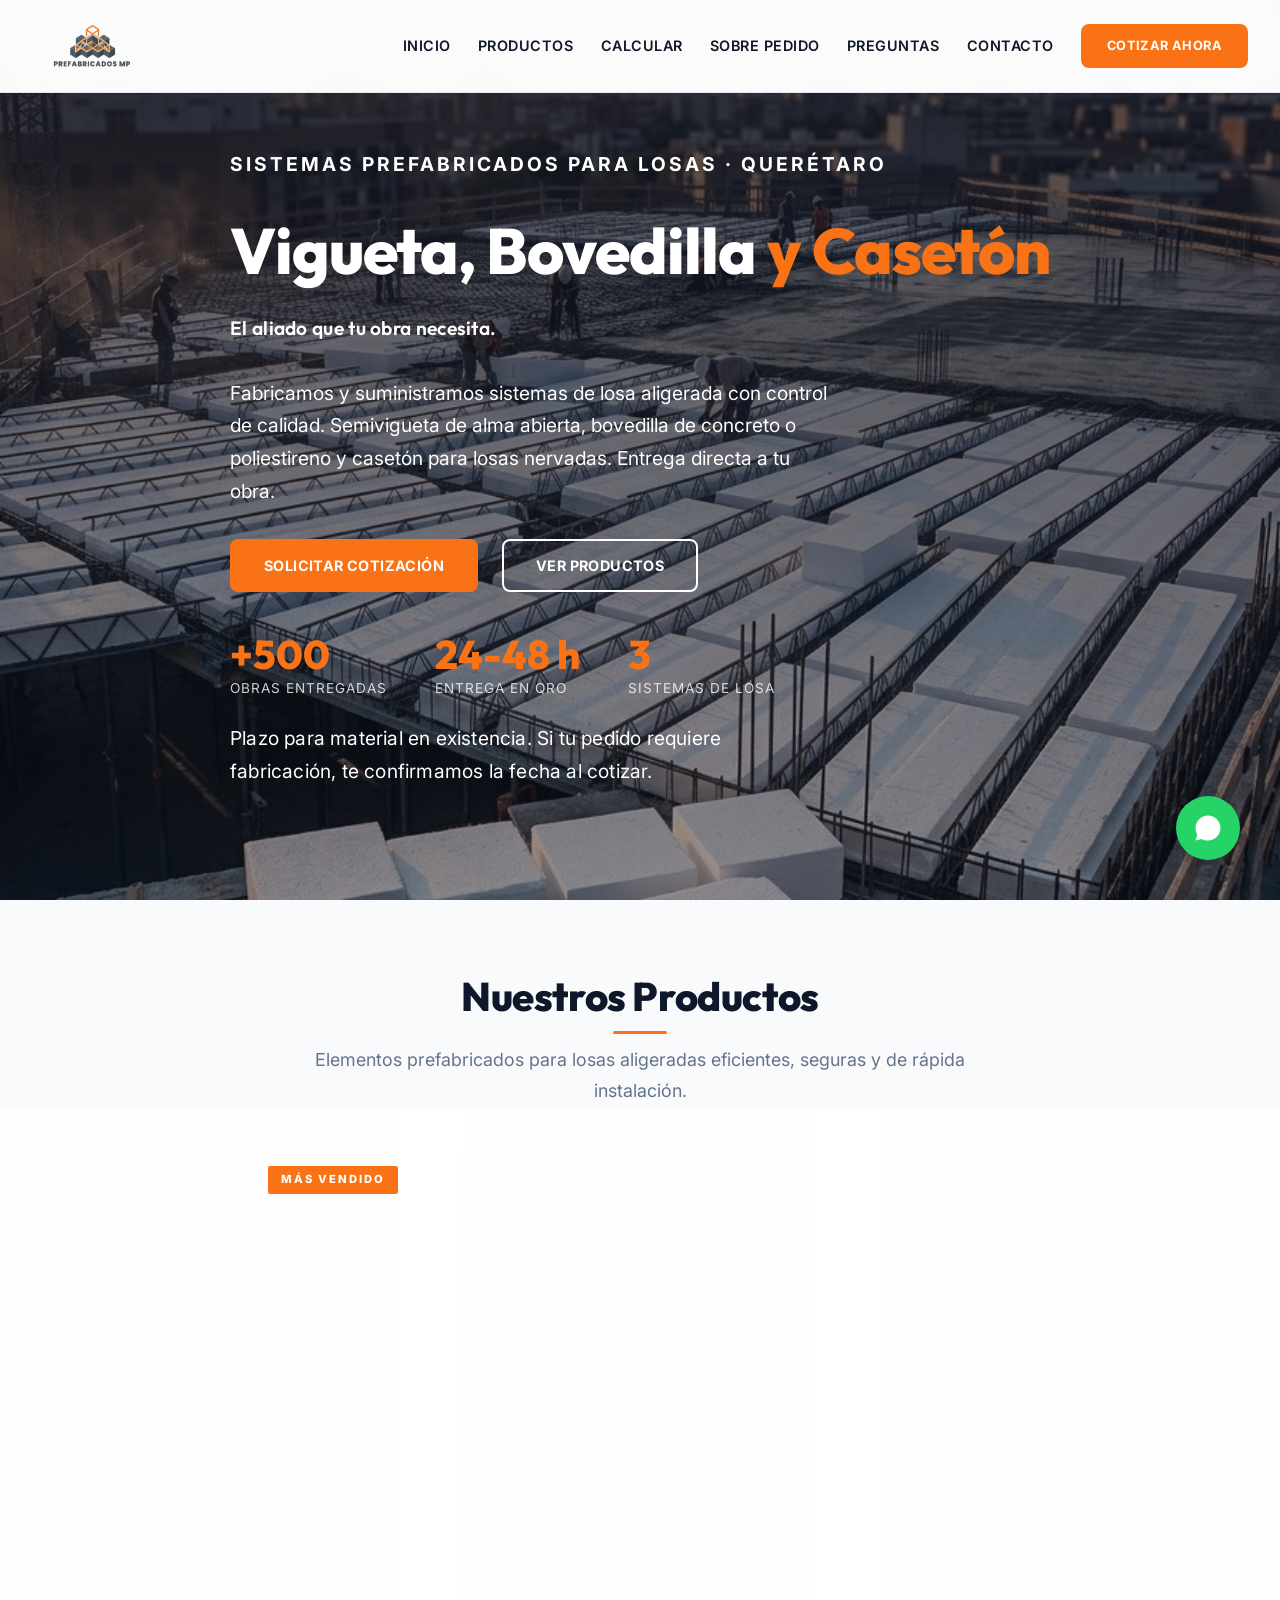
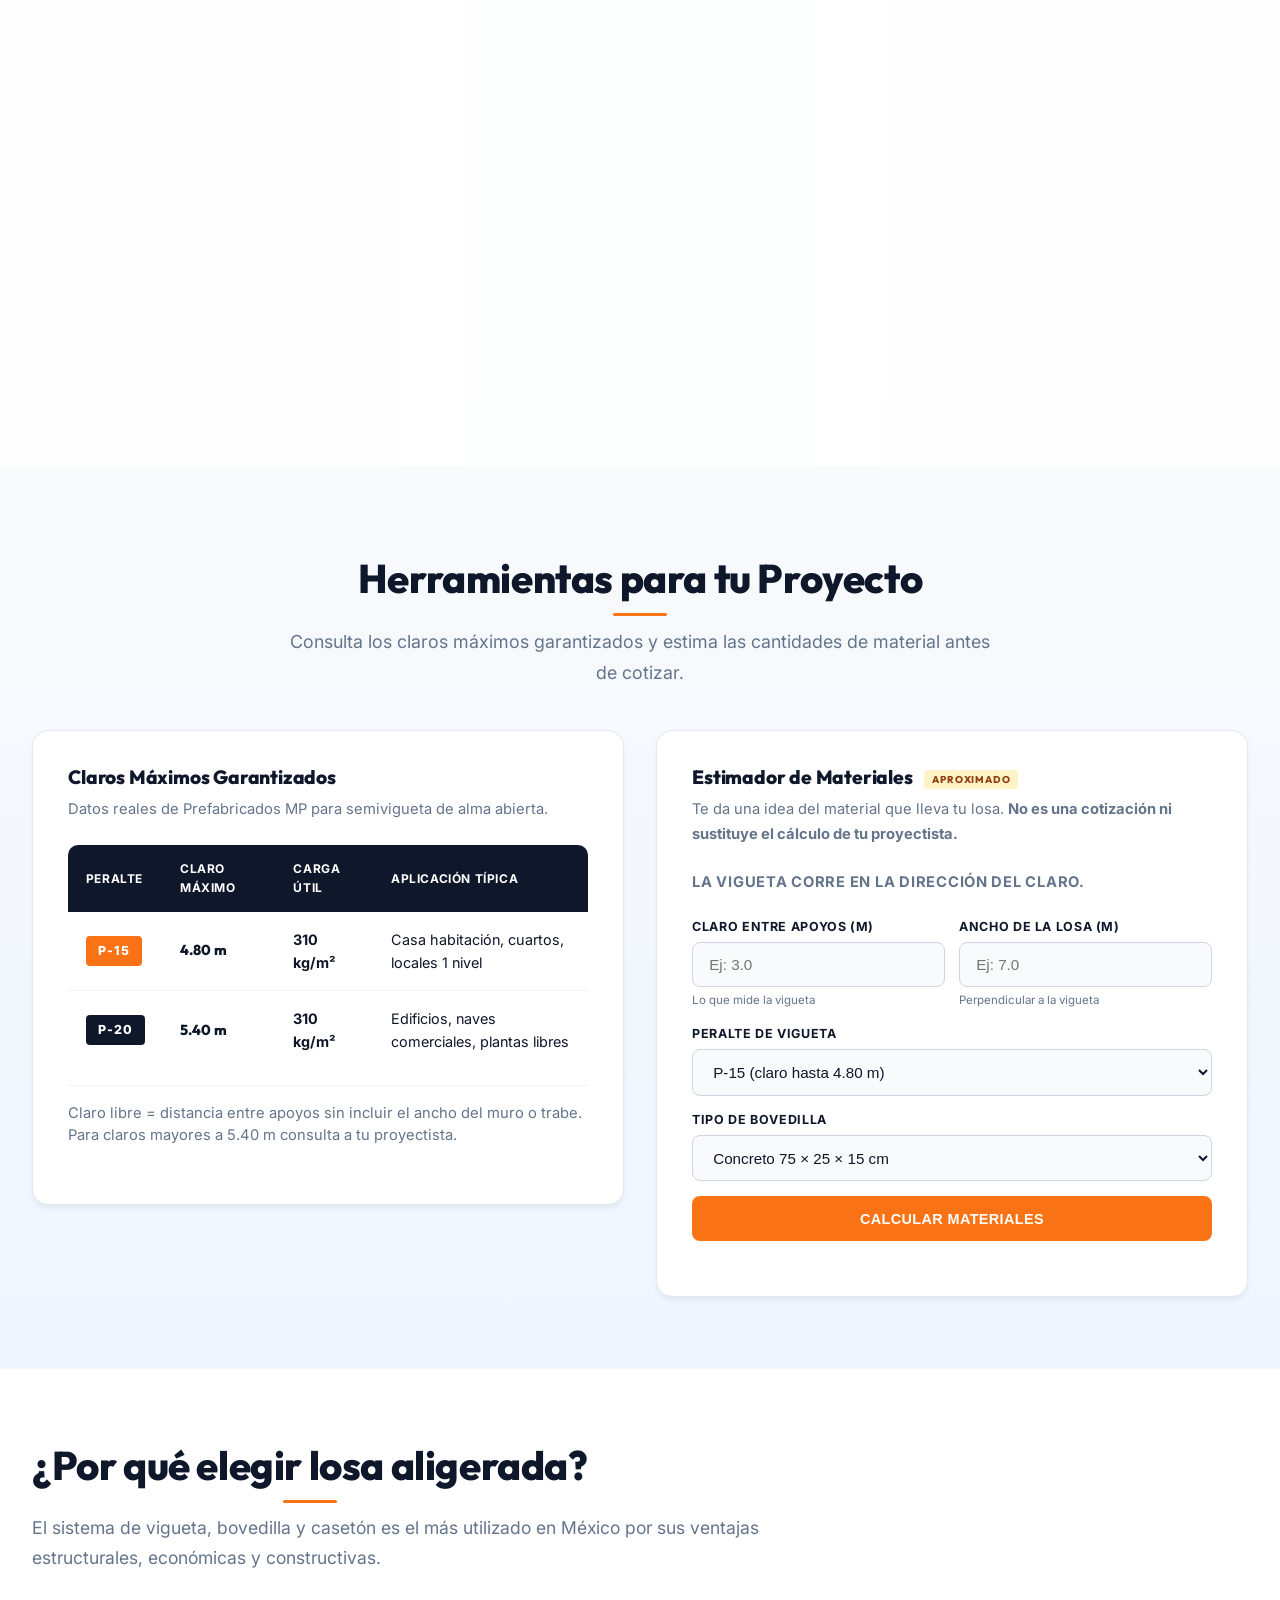
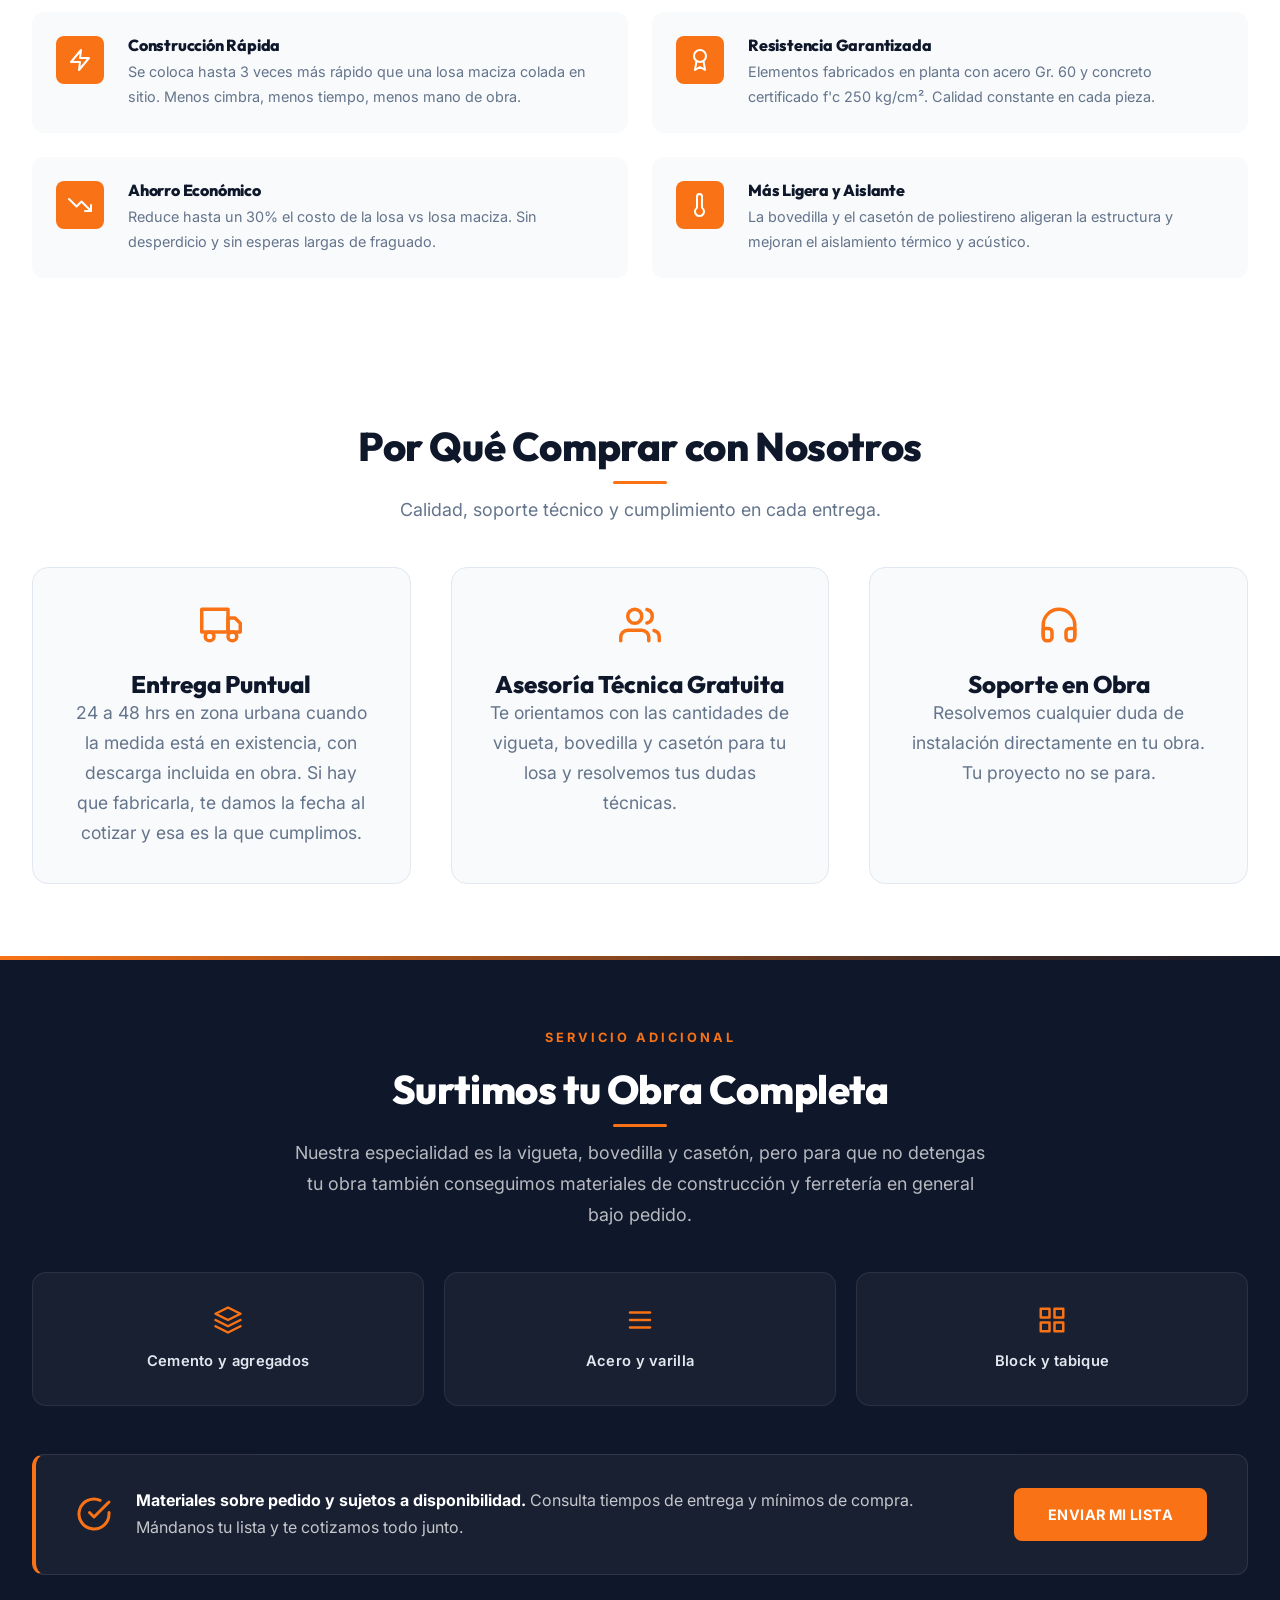
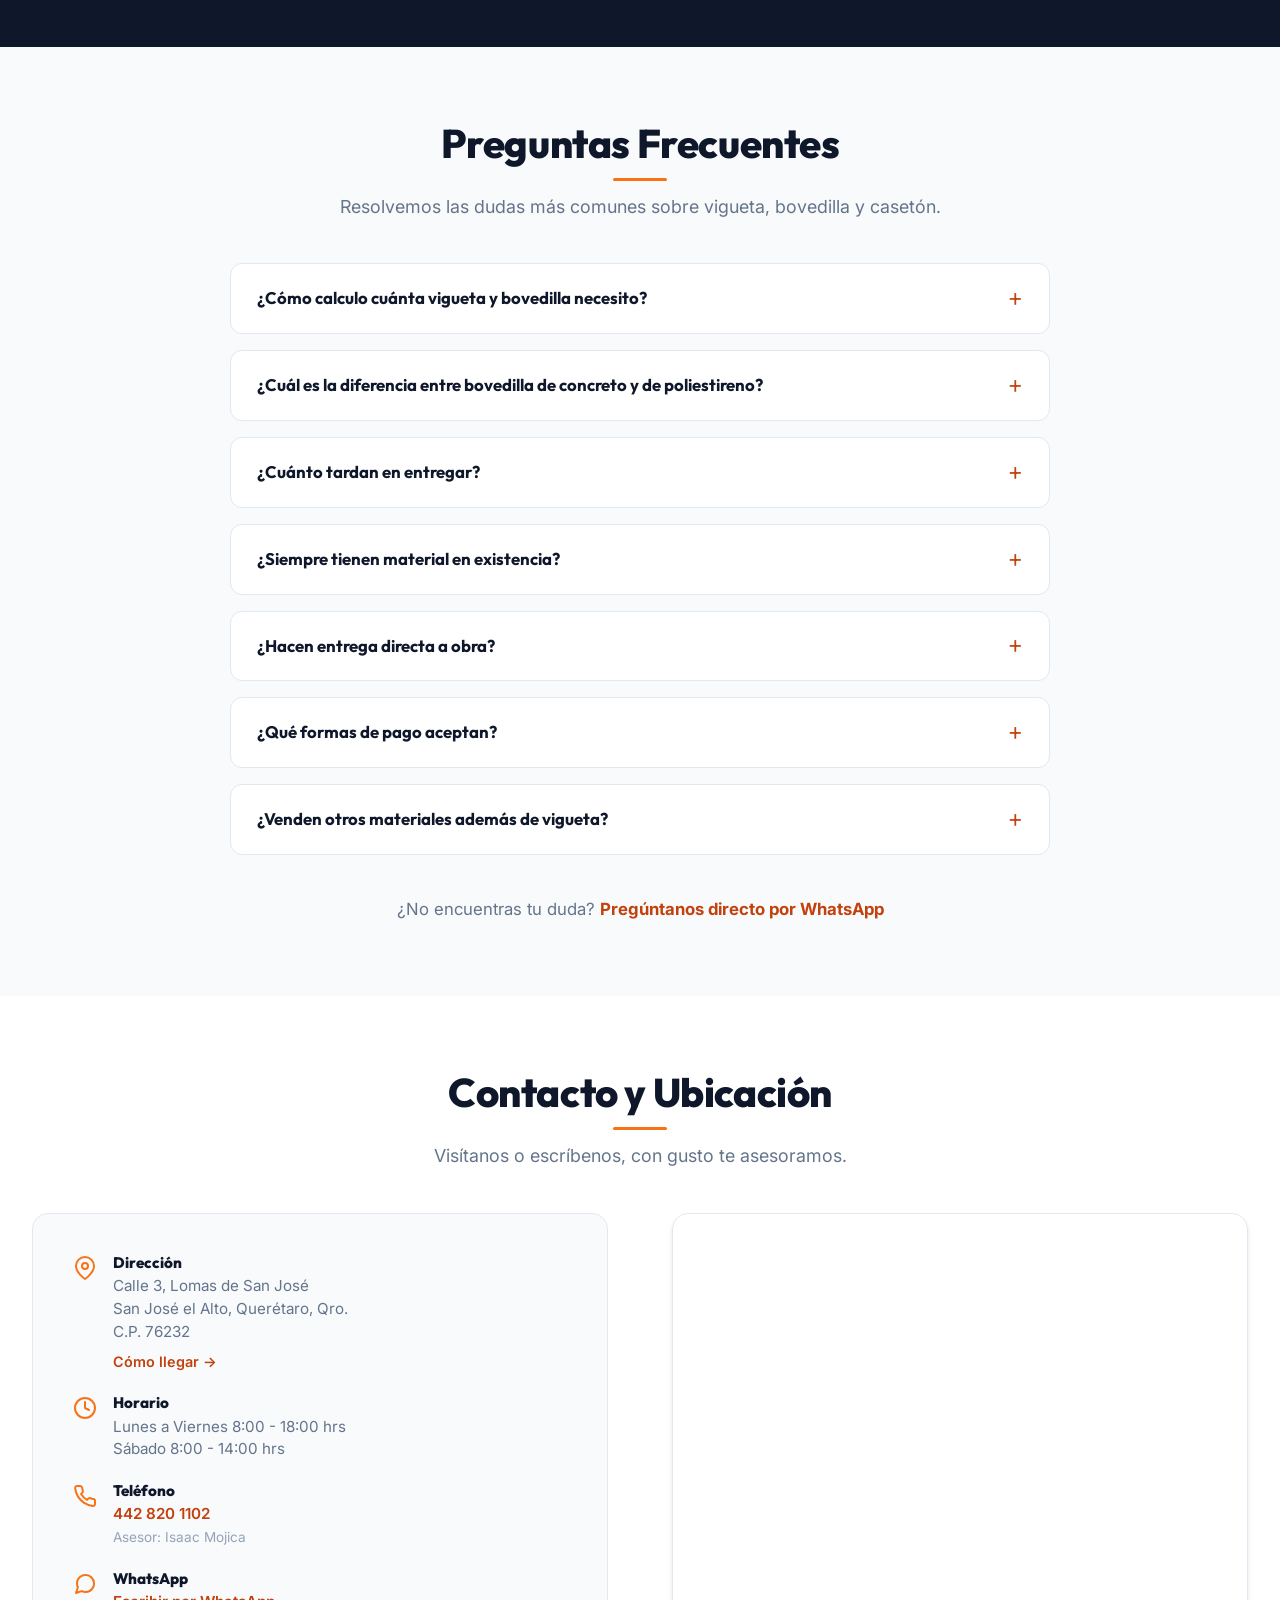
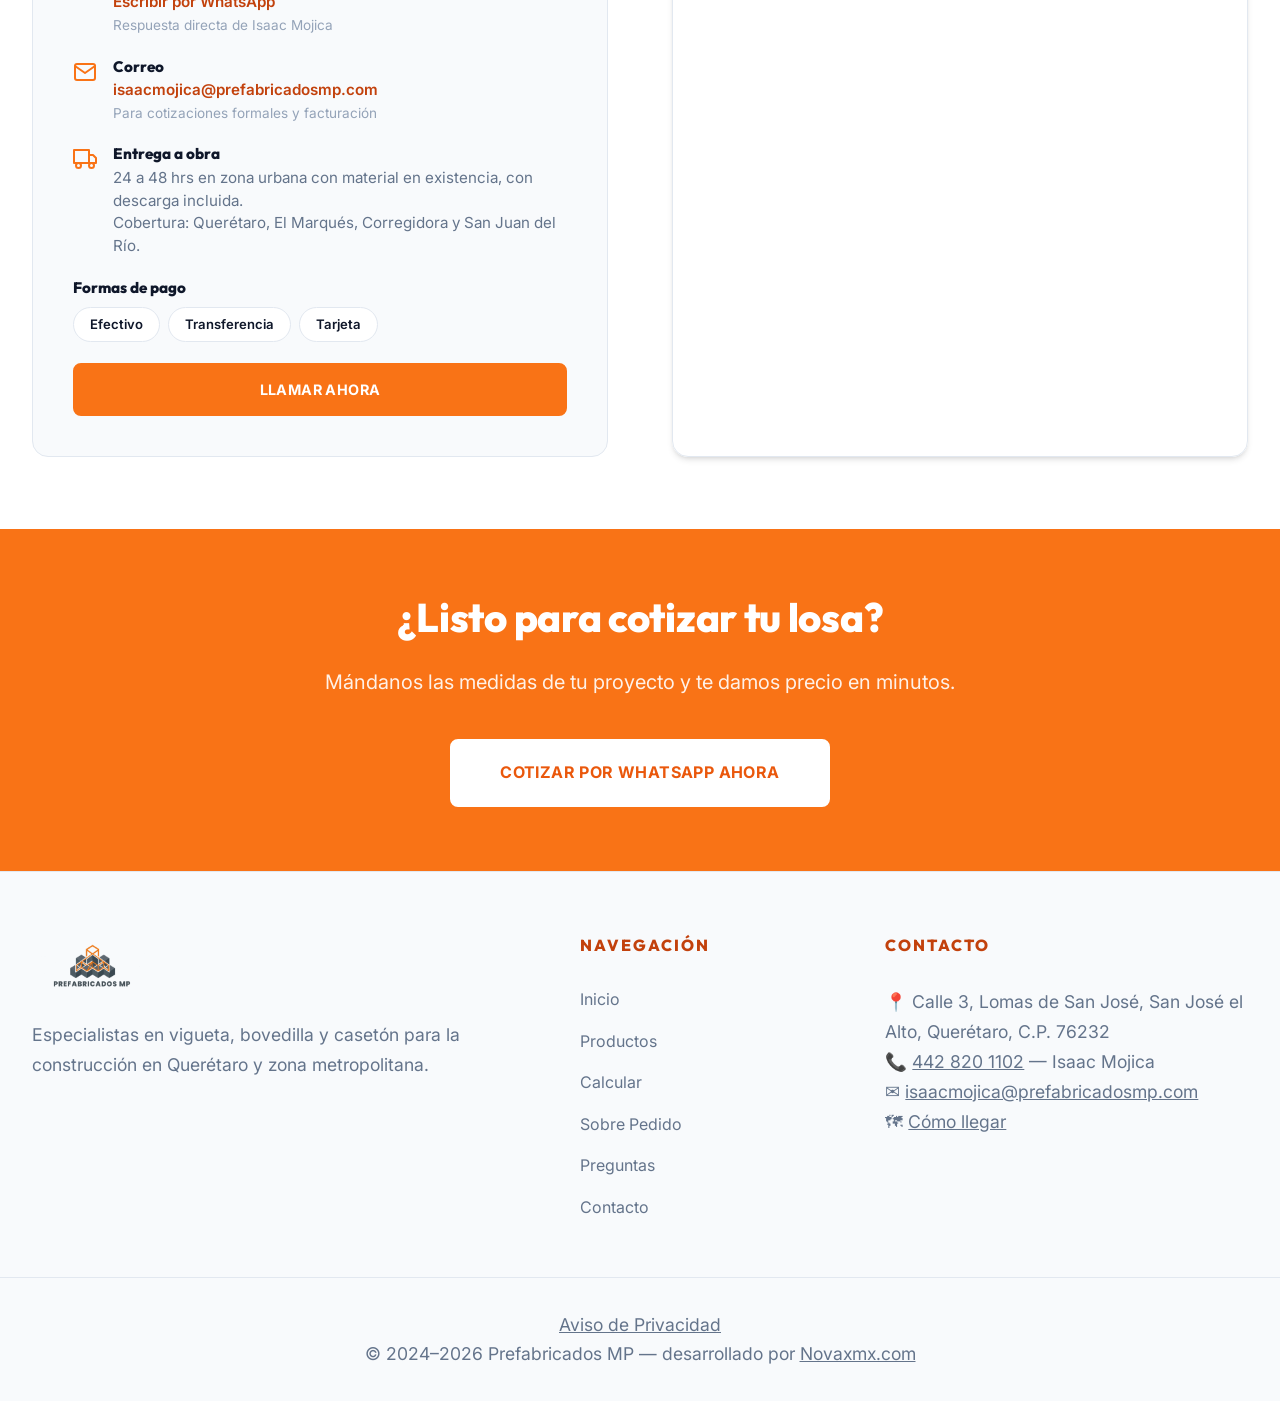
==== index.html @ fd1ec80f "Agregar aviso de privacidad y favicon con el logo real El formulario recaba nombre y telefono y los " ====
<!DOCTYPE html>
<html lang="es">
<head>
    <meta charset="UTF-8">
    <meta name="viewport" content="width=device-width, initial-scale=1.0">
    <meta name="description" content="Venta de Vigueta, Bovedilla y Casetón en Querétaro. Sistemas prefabricados para losas con entrega a obra. ¡Cotiza por WhatsApp!">
    <title>Vigueta, Bovedilla y Casetón | Prefabricados MP Querétaro</title>
    <link rel="preconnect" href="https://fonts.googleapis.com">
    <link href="https://fonts.googleapis.com/css2?family=Inter:wght@300;400;600;700;800&family=Outfit:wght@400;600;800&display=swap" rel="stylesheet">
    <link rel="stylesheet" href="styles.css">
    <link rel="icon" type="image/png" sizes="32x32" href="/assets/favicon-32.png">
    <link rel="icon" type="image/png" sizes="256x256" href="/assets/favicon-256.png">
    <link rel="apple-touch-icon" href="assets/apple-touch-icon.png">
    <meta name="theme-color" content="#0F172A">
    <meta name="author" content="Prefabricados MP">
    <meta property="og:title" content="Vigueta, Bovedilla y Casetón | Prefabricados MP Querétaro">
    <meta property="og:description" content="Sistemas prefabricados para losas en Querétaro. Vigueta, bovedilla y casetón con entrega a obra. Cotiza por WhatsApp.">
    <meta property="og:type" content="website">
    <meta property="og:locale" content="es_MX">
    <meta property="og:url" content="https://prefabricadosmp.com/">
    <meta property="og:image" content="https://prefabricadosmp.com/assets/images/hero-foto.jpg">
    <meta property="og:image:width" content="1376">
    <meta property="og:image:height" content="630">
    <link rel="canonical" href="https://prefabricadosmp.com/">
    <script type="application/ld+json">
    {
      "@context": "https://schema.org",
      "@type": "HardwareStore",
      "name": "Prefabricados MP",
      "url": "https://prefabricadosmp.com/",
      "image": "https://prefabricadosmp.com/assets/images/hero-foto.jpg",
      "description": "Venta de vigueta, bovedilla y casetón. Sistemas prefabricados para losas con entrega a obra en Querétaro y zona metropolitana.",
      "telephone": "+52 442 820 1102",
      "email": "isaacmojica@prefabricadosmp.com",
      "areaServed": ["Querétaro", "El Marqués", "Corregidora", "San Juan del Río"],
      "address": {
        "@type": "PostalAddress",
        "streetAddress": "Calle 3, Lomas de San José",
        "addressLocality": "San José el Alto",
        "addressRegion": "Querétaro",
        "postalCode": "76232",
        "addressCountry": "MX"
      },
      "geo": {
        "@type": "GeoCoordinates",
        "latitude": 20.6530039,
        "longitude": -100.3827597
      },
      "hasMap": "https://maps.app.goo.gl/e4Yv3JYZH8T6TnMW6",
      "priceRange": "$$",
      "currenciesAccepted": "MXN",
      "paymentAccepted": "Efectivo, Transferencia, Tarjeta",
      "employee": {
        "@type": "Person",
        "name": "Isaac Mojica",
        "jobTitle": "Asesor de ventas",
        "telephone": "+52 442 820 1102",
        "email": "isaacmojica@prefabricadosmp.com"
      },
      "openingHoursSpecification": [
        {
          "@type": "OpeningHoursSpecification",
          "dayOfWeek": ["Monday", "Tuesday", "Wednesday", "Thursday", "Friday"],
          "opens": "08:00",
          "closes": "18:00"
        },
        {
          "@type": "OpeningHoursSpecification",
          "dayOfWeek": "Saturday",
          "opens": "08:00",
          "closes": "14:00"
        }
      ]
    }
    </script>
    <script type="application/ld+json">
    {
      "@context": "https://schema.org",
      "@type": "FAQPage",
      "mainEntity": [
        {
          "@type": "Question",
          "name": "¿Cómo calculo cuánta vigueta y bovedilla necesito?",
          "acceptedAnswer": { "@type": "Answer", "text": "Con las medidas de tu losa (largo, ancho y claro) te damos una estimación aproximada de las piezas que podrías necesitar, sin costo. Mándanos un croquis o las medidas por WhatsApp y te orientamos. Las cantidades finales dependen del diseño y las condiciones de tu obra." }
        },
        {
          "@type": "Question",
          "name": "¿Cuál es la diferencia entre bovedilla de concreto y de poliestireno?",
          "acceptedAnswer": { "@type": "Answer", "text": "La de concreto es más económica y resistente al manejo; la de poliestireno es más ligera y da mejor aislamiento térmico y acústico. Ambas son compatibles con nuestra vigueta." }
        },
        {
          "@type": "Question",
          "name": "¿Cuánto tardan en entregar?",
          "acceptedAnswer": { "@type": "Answer", "text": "En zona urbana de Querétaro entregamos de 24 a 48 horas siempre que la medida esté en existencia. Si tu pedido requiere fabricación, es foráneo o es de volumen grande, te confirmamos la fecha al momento de cotizar y esa es la que nos comprometemos a cumplir. Consúltanos la existencia de tu medida antes de programar el colado." }
        },
        {
          "@type": "Question",
          "name": "¿Siempre tienen material en existencia?",
          "acceptedAnswer": { "@type": "Answer", "text": "Manejamos existencia de las medidas de mayor rotación. Las medidas especiales, el casetón a proyecto y los volúmenes grandes se fabrican sobre pedido. Antes de programar tu colado escríbenos con la medida y el volumen que necesitas y te decimos de inmediato si sale de existencia o cuántos días toma fabricarlo." }
        },
        {
          "@type": "Question",
          "name": "¿Hacen entrega directa a obra?",
          "acceptedAnswer": { "@type": "Answer", "text": "Sí, entregamos directo en obra en Querétaro y zona metropolitana, con servicio de descarga. Consulta cobertura extendida para otras zonas." }
        },
        {
          "@type": "Question",
          "name": "¿Qué formas de pago aceptan?",
          "acceptedAnswer": { "@type": "Answer", "text": "Efectivo, transferencia y tarjeta." }
        },
        {
          "@type": "Question",
          "name": "¿Venden otros materiales además de vigueta?",
          "acceptedAnswer": { "@type": "Answer", "text": "Sí. Además de vigueta, bovedilla y casetón conseguimos materiales de construcción y ferretería en general sobre pedido y según disponibilidad." }
        }
      ]
    }
    </script>
    <!-- Analitica GA4. Para activarla: pega tu ID de medicion abajo (Google Analytics >
         Administrar > Flujos de datos > el ID que empieza con G-). Mientras diga XXXX
         no se carga nada, la pagina no pide ni un byte a Google. -->
    <script>
      window.GA_ID = "G-ZRSF5X0ZKT";
      if (window.GA_ID && window.GA_ID.indexOf("XXXX") === -1) {
        window.dataLayer = window.dataLayer || [];
        window.gtag = function () { window.dataLayer.push(arguments); };
        window.gtag("js", new Date());
        window.gtag("config", window.GA_ID);
        // Google Ads. Pega aqui el AW- de la cuenta (Metas > Conversiones > la etiqueta
        // empieza con AW-). Sin este config la conversion del formulario no se registra.
        window.ADS_ID = "AW-18395585163";
        // Etiqueta de la accion de conversion, formato "AW-000000000/AbC-D_efG".
        // El cotizador la lee de aqui; mientras diga PENDIENTE no reporta nada.
        window.ADS_CONVERSION = "AW-18395585163/IGjfCNa3rugcEIu12cNE";
        if (window.ADS_ID.indexOf("XXXX") === -1) window.gtag("config", window.ADS_ID);
        var gaScript = document.createElement("script");
        gaScript.async = true;
        gaScript.src = "https://www.googletagmanager.com/gtag/js?id=" + window.GA_ID;
        document.head.appendChild(gaScript);
      }
    </script>
</head>
<body>
<header id="header"><div class="container">
    <a href="#inicio" class="logo"><img src="assets/logo.png" alt="Prefabricados MP" class="logo-img" width="361" height="180"></a>
    <button class="nav-toggle" id="navToggle" aria-label="Abrir menú" aria-expanded="false"><span></span><span></span><span></span></button>
    <nav id="mainnav"><ul>
        <li><a href="#inicio">Inicio</a></li>
        <li><a href="#productos">Productos</a></li>
        <li><a href="#tecnico">Calcular</a></li>
        <li><a href="#materiales">Sobre Pedido</a></li><li><a href="#faq">Preguntas</a></li><li><a href="#contacto">Contacto</a></li>
        <li><a data-origen="header" data-form="cotizar" href="https://wa.me/524428201102?text=Hola,%20cotizacion%20vigueta%20bovedilla%20y%20caseton" class="btn-primary-sm" target="_blank" rel="noopener">Cotizar Ahora</a></li>
    </ul></nav>
</div></header>
<section id="inicio" class="hero"><div class="container hero-content">
    <p class="hero-eyebrow fade-in">SISTEMAS PREFABRICADOS PARA LOSAS &middot; QUERÉTARO</p>
    <h1 class="fade-in">Vigueta, Bovedilla <span>y Casetón</span></h1>
    <p class="hero-slogan fade-in-delay">El aliado que tu obra necesita.</p>
    <p class="fade-in-delay">Fabricamos y suministramos sistemas de losa aligerada con control de calidad. Semivigueta de alma abierta, bovedilla de concreto o poliestireno y casetón para losas nervadas. Entrega directa a tu obra.</p>
    <div class="hero-btns fade-in-delay">
        <a data-origen="hero" data-form="cotizar" href="https://wa.me/524428201102?text=Hola,%20necesito%20cotizacion%20de%20vigueta%20bovedilla%20y%20caseton" class="btn-primary" target="_blank" rel="noopener">Solicitar Cotización</a>
        <a href="#productos" class="btn-secondary">Ver Productos</a>
    </div>
    <div class="hero-stats fade-in-delay">
        <div class="stat-item"><span class="stat-num">+500</span><span class="stat-label">Obras entregadas</span></div>
        <div class="stat-item"><span class="stat-num">24-48 h</span><span class="stat-label">Entrega en Qro</span></div>
        <div class="stat-item"><span class="stat-num">3</span><span class="stat-label">Sistemas de losa</span></div>
    </div>
    <p class="hero-note fade-in-delay">Plazo para material en existencia. Si tu pedido requiere fabricación, te confirmamos la fecha al cotizar.</p>
</div></section>
<section class="products" id="productos"><div class="container">
    <div class="section-header"><h2 class="section-title">Nuestros Productos</h2>
        <p>Elementos prefabricados para losas aligeradas eficientes, seguras y de rápida instalación.</p></div>
    <div class="product-grid">
        <div class="product-card product-card--featured">
            <div class="product-badge">MÁS VENDIDO</div>
            <div class="product-image"><img src="assets/images/vigueta-foto.jpg" alt="Semivigueta de Alma Abierta" width="1190" height="735" loading="lazy"><div class="product-overlay"></div></div>
            <div class="product-info"><span class="category-tag">Elemento Estructural</span><h3>Semivigueta de Alma Abierta</h3>
                <p>Elemento de concreto reforzado con patín precolado y armadura de alma abierta. Disponible en peraltes P-15 y P-20. El soporte principal de tu sistema de losa.</p>
                <ul class="product-features"><li>&#10003; Peraltes: 15 y 20 cm</li><li>&#10003; Armadura Gr. 60 (fy 6000 kg/cm&sup2;)</li><li>&#10003; Patín de concreto f'c 250 kg/cm²</li><li>&#10003; Ligera: 15 kg por metro lineal</li></ul>
                <button type="button" class="spec-btn" data-spec="vigueta">Ver ficha técnica</button><a data-origen="card-vigueta" data-form="cotizar" href="https://wa.me/524428201102?text=Hola,%20cotizacion%20semivigueta%20de%20alma%20abierta" class="product-cta" target="_blank" rel="noopener">Cotizar Vigueta</a>
            </div></div>
        <div class="product-card">
            <div class="product-image"><img src="assets/images/concreto-foto.jpg" alt="Bovedilla de Concreto" width="1085" height="800" loading="lazy"><div class="product-overlay"></div></div>
            <div class="product-info"><span class="category-tag">Pieza Aligerante</span><h3>Bovedilla</h3>
                <p>Pieza de relleno que se apoya entre semiviguetas para conformar la losa. Disponible en concreto vibrocomprimido o en poliestireno para mayor aislamiento y ligereza.</p>
                <ul class="product-features"><li>&#10003; Concreto: 75x25x15 y 70x20x20 cm</li><li>&#10003; Poliestireno: 1.22x0.63 m</li><li>&#10003; Peraltes: 15, 20 y 25 cm</li><li>&#10003; Mayor aislamiento térmico (EPS)</li></ul>
                <button type="button" class="spec-btn" data-spec="bovedilla">Ver ficha técnica</button><a data-origen="card-bovedilla" data-form="cotizar" href="https://wa.me/524428201102?text=Hola,%20cotizacion%20bovedilla%20de%20concreto%20o%20poliestireno" class="product-cta" target="_blank" rel="noopener">Cotizar Bovedilla</a>
            </div></div>
        <div class="product-card">
            <div class="product-image"><img src="assets/images/caseton-foto.jpg" alt="Casetón de Poliestireno" width="1264" height="695" loading="lazy"><div class="product-overlay"></div></div>
            <div class="product-info"><span class="category-tag">Losa Nervada</span><h3>Casetón de Poliestireno</h3>
                <p>Bloques de poliestireno expandido para aligerar losas nervadas en una o dos direcciones. Medida estándar 40x40 cm con altura variable; fabricamos a la medida de tu proyecto.</p>
                <ul class="product-features"><li>&#10003; Medida estándar: 40x40 cm</li><li>&#10003; Altura variable a proyecto</li><li>&#10003; Losas nervadas 1 y 2 direcciones</li><li>&#10003; También placas de poliestireno</li></ul>
                <button type="button" class="spec-btn" data-spec="caseton">Ver ficha técnica</button><a data-origen="card-caseton" data-form="cotizar" href="https://wa.me/524428201102?text=Hola,%20cotizacion%20caseton%20de%20poliestireno" class="product-cta" target="_blank" rel="noopener">Cotizar Casetón</a>
            </div></div>
    </div></div></section>
<section id="tecnico" class="technical-section"><div class="container">
    <div class="section-header"><h2 class="section-title">Herramientas para tu Proyecto</h2>
        <p>Consulta los claros máximos garantizados y estima las cantidades de material antes de cotizar.</p></div>
    <div class="tech-grid">
        <div class="claros-card">
            <h3>Claros Máximos Garantizados</h3>
            <p>Datos reales de Prefabricados MP para semivigueta de alma abierta.</p>
            <table class="claros-table">
                <thead><tr><th>Peralte</th><th>Claro máximo</th><th>Carga útil</th><th>Aplicación típica</th></tr></thead>
                <tbody>
                    <tr>
                        <td><span class="peralte-badge">P-15</span></td>
                        <td class="claro-value">4.80 m</td>
                        <td class="carga-value">310 kg/m²</td>
                        <td>Casa habitación, cuartos, locales 1 nivel</td>
                    </tr>
                    <tr>
                        <td><span class="peralte-badge p20">P-20</span></td>
                        <td class="claro-value">5.40 m</td>
                        <td class="carga-value">310 kg/m²</td>
                        <td>Edificios, naves comerciales, plantas libres</td>
                    </tr>
                </tbody>
            </table>
            <p class="tech-note">Claro libre = distancia entre apoyos sin incluir el ancho del muro o trabe. Para claros mayores a 5.40 m consulta a tu proyectista.</p>
        </div>
        <div class="calc-card">
            <h3>Estimador de Materiales <span class="calc-badge">Aproximado</span></h3>
            <p>Te da una idea del material que lleva tu losa. <strong>No es una cotización ni sustituye el cálculo de tu proyectista.</strong></p>
            <p class="calc-hint">La vigueta corre en la dirección del claro.</p>
            <div class="calc-form">
                <div class="calc-row-2">
                    <div class="calc-field">
                        <label for="calc-claro">Claro entre apoyos (m)</label>
                        <input type="number" id="calc-claro" placeholder="Ej: 3.0" min="0.5" max="12" step="0.1">
                        <span class="calc-sub">Lo que mide la vigueta</span>
                    </div>
                    <div class="calc-field">
                        <label for="calc-largo">Ancho de la losa (m)</label>
                        <input type="number" id="calc-largo" placeholder="Ej: 7.0" min="0.5" max="60" step="0.1">
                        <span class="calc-sub">Perpendicular a la vigueta</span>
                    </div>
                </div>
                <div class="calc-field">
                    <label for="calc-peralte">Peralte de vigueta</label>
                    <select id="calc-peralte">
                        <option value="15">P-15 (claro hasta 4.80 m)</option>
                        <option value="20">P-20 (claro hasta 5.40 m)</option>
                    </select>
                </div>
                <div class="calc-field">
                    <label for="calc-bovedilla">Tipo de bovedilla</label>
                    <select id="calc-bovedilla">
                        <option value="c75">Concreto 75 &times; 25 &times; 15 cm</option>
                        <option value="c70">Concreto 70 &times; 20 &times; 20 cm</option>
                        <option value="eps">Poliestireno 1.22 &times; 0.63 m</option>
                    </select>
                </div>
                <button class="btn-primary calc-btn" onclick="calcularLosa()">Calcular materiales</button>
                <div class="calc-warning" id="calcError" role="alert"></div>
            </div>
            <div class="calc-resultado" id="calcResultado">
                <div id="calcWarning" class="calc-warning" role="alert"></div>
                <div class="calc-aviso"><strong>Estos números son aproximados.</strong> Sirven para darte una idea y para arrancar la conversación, no para comprar con ellos. La cantidad final la confirmamos nosotros con el despiece real de tu losa.</div>
                <div class="calc-items">
                    <div class="calc-item">
                        <span class="calc-label">Viguetas</span>
                        <span class="calc-num" id="calcViguetaNum">—</span>
                        <span class="calc-unit" id="calcViguetaLen">piezas</span>
                    </div>
                    <div class="calc-item">
                        <span class="calc-label">Bovedillas</span>
                        <span class="calc-num" id="calcBovedillas">—</span>
                        <span class="calc-unit" id="calcBovedillaTipo">piezas</span>
                    </div>
                </div>
                <p class="calc-disclaimer">El cálculo supone una losa rectangular, módulo de 80 cm entre ejes de vigueta, apoyo de 10 cm por lado, viguetas en ambos extremos y bovedillas por hilera según la medida que elegiste. No contempla huecos, escaleras, volados, trabes intermedias, desperdicio, ni el concreto, la malla y el acero de la capa de compresión. El diseño estructural de tu losa lo define tu proyectista: nosotros suministramos el material.</p>
                <a data-origen="calculadora" data-form="cotizar" class="btn-primary" id="calcWA" href="#" target="_blank" rel="noopener">Pedir cotización con estas medidas</a>
            </div>
        </div>
    </div>
</div></section>
<section class="why-section"><div class="container"><div class="why-grid">
    <div class="why-text">
        <h2 class="section-title left">¿Por qué elegir losa aligerada?</h2>
        <p class="why-intro">El sistema de vigueta, bovedilla y casetón es el más utilizado en México por sus ventajas estructurales, económicas y constructivas.</p>
        <div class="why-list">
            <div class="why-item"><div class="why-icon"><svg viewBox="0 0 24 24" fill="none" stroke="currentColor" stroke-width="2" stroke-linecap="round" stroke-linejoin="round"><polygon points="13 2 3 14 12 14 11 22 21 10 12 10 13 2"></polygon></svg></div><div><h4>Construcción Rápida</h4><p>Se coloca hasta 3 veces más rápido que una losa maciza colada en sitio. Menos cimbra, menos tiempo, menos mano de obra.</p></div></div>
            <div class="why-item"><div class="why-icon"><svg viewBox="0 0 24 24" fill="none" stroke="currentColor" stroke-width="2" stroke-linecap="round" stroke-linejoin="round"><circle cx="12" cy="8" r="6"></circle><polyline points="15.5 13 17 22 12 19 7 22 8.5 13"></polyline></svg></div><div><h4>Resistencia Garantizada</h4><p>Elementos fabricados en planta con acero Gr. 60 y concreto certificado f'c 250 kg/cm². Calidad constante en cada pieza.</p></div></div>
            <div class="why-item"><div class="why-icon"><svg viewBox="0 0 24 24" fill="none" stroke="currentColor" stroke-width="2" stroke-linecap="round" stroke-linejoin="round"><polyline points="23 18 13.5 8.5 8.5 13.5 1 6"></polyline><polyline points="17 18 23 18 23 12"></polyline></svg></div><div><h4>Ahorro Económico</h4><p>Reduce hasta un 30% el costo de la losa vs losa maciza. Sin desperdicio y sin esperas largas de fraguado.</p></div></div>
            <div class="why-item"><div class="why-icon"><svg viewBox="0 0 24 24" fill="none" stroke="currentColor" stroke-width="2" stroke-linecap="round" stroke-linejoin="round"><path d="M14 14.76V3.5a2.5 2.5 0 0 0-5 0v11.26a4.5 4.5 0 1 0 5 0z"></path></svg></div><div><h4>Más Ligera y Aislante</h4><p>La bovedilla y el casetón de poliestireno aligeran la estructura y mejoran el aislamiento térmico y acústico.</p></div></div>
        </div></div>
    
</div></div></section>
<section class="guarantees-section"><div class="container">
    <div class="section-header"><h2 class="section-title">Por Qué Comprar con Nosotros</h2><p>Calidad, soporte técnico y cumplimiento en cada entrega.</p></div>
    <div class="guarantees-grid">
        <div class="guarantee-card"><div class="guarantee-icon"><svg viewBox="0 0 24 24" fill="none" stroke="currentColor" stroke-width="2" stroke-linecap="round" stroke-linejoin="round"><rect x="1" y="3" width="15" height="13"></rect><polygon points="16 8 20 8 23 11 23 16 16 16 16 8"></polygon><circle cx="5.5" cy="18.5" r="2.5"></circle><circle cx="18.5" cy="18.5" r="2.5"></circle></svg></div><h3>Entrega Puntual</h3><p>24 a 48 hrs en zona urbana cuando la medida está en existencia, con descarga incluida en obra. Si hay que fabricarla, te damos la fecha al cotizar y esa es la que cumplimos.</p></div>
        <div class="guarantee-card"><div class="guarantee-icon"><svg viewBox="0 0 24 24" fill="none" stroke="currentColor" stroke-width="2" stroke-linecap="round" stroke-linejoin="round"><path d="M17 21v-2a4 4 0 0 0-4-4H5a4 4 0 0 0-4 4v2"></path><circle cx="9" cy="7" r="4"></circle><path d="M23 21v-2a4 4 0 0 0-3-3.87"></path><path d="M16 3.13a4 4 0 0 1 0 7.75"></path></svg></div><h3>Asesoría Técnica Gratuita</h3><p>Te orientamos con las cantidades de vigueta, bovedilla y casetón para tu losa y resolvemos tus dudas técnicas.</p></div>
        <div class="guarantee-card"><div class="guarantee-icon"><svg viewBox="0 0 24 24" fill="none" stroke="currentColor" stroke-width="2" stroke-linecap="round" stroke-linejoin="round"><path d="M3 18v-6a9 9 0 0 1 18 0v6"></path><path d="M21 19a2 2 0 0 1-2 2h-1a2 2 0 0 1-2-2v-3a2 2 0 0 1 2-2h3zM3 19a2 2 0 0 0 2 2h1a2 2 0 0 0 2-2v-3a2 2 0 0 0-2-2H3z"></path></svg></div><h3>Soporte en Obra</h3><p>Resolvemos cualquier duda de instalación directamente en tu obra. Tu proyecto no se para.</p></div>
    </div>
    
</div></section>
<section id="materiales" class="materials-section"><div class="container"><div class="section-header light"><span class="hero-eyebrow">Servicio Adicional</span><h2 class="section-title">Surtimos tu Obra Completa</h2><p>Nuestra especialidad es la vigueta, bovedilla y casetón, pero para que no detengas tu obra también conseguimos materiales de construcción y ferretería en general bajo pedido.</p></div><div class="materials-grid"><div class="material-chip"><svg viewBox="0 0 24 24" fill="none" stroke="currentColor" stroke-width="2" stroke-linecap="round" stroke-linejoin="round"><polygon points="12 2 2 7 12 12 22 7 12 2"></polygon><polyline points="2 17 12 22 22 17"></polyline><polyline points="2 12 12 17 22 12"></polyline></svg><span>Cemento y agregados</span></div><div class="material-chip"><svg viewBox="0 0 24 24" fill="none" stroke="currentColor" stroke-width="2" stroke-linecap="round" stroke-linejoin="round"><line x1="4" y1="6" x2="20" y2="6"></line><line x1="4" y1="12" x2="20" y2="12"></line><line x1="4" y1="18" x2="20" y2="18"></line></svg><span>Acero y varilla</span></div><div class="material-chip"><svg viewBox="0 0 24 24" fill="none" stroke="currentColor" stroke-width="2" stroke-linecap="round" stroke-linejoin="round"><rect x="3" y="3" width="7" height="7"></rect><rect x="14" y="3" width="7" height="7"></rect><rect x="14" y="14" width="7" height="7"></rect><rect x="3" y="14" width="7" height="7"></rect></svg><span>Block y tabique</span></div></div><div class="materials-note"><svg viewBox="0 0 24 24" fill="none" stroke="currentColor" stroke-width="2" stroke-linecap="round" stroke-linejoin="round"><path d="M22 11.08V12a10 10 0 1 1-5.93-9.14"></path><polyline points="22 4 12 14.01 9 11.01"></polyline></svg><p><strong>Materiales sobre pedido y sujetos a disponibilidad.</strong> Consulta tiempos de entrega y mínimos de compra. Mándanos tu lista y te cotizamos todo junto.</p><a data-origen="calc-enviar" href="https://wa.me/524428201102?text=Hola,%20quiero%20cotizar%20materiales%20de%20construccion%20sobre%20pedido" class="btn-primary" target="_blank" rel="noopener">Enviar mi Lista</a></div></div></section>
<section id="faq" class="faq-section"><div class="container"><div class="section-header"><h2 class="section-title">Preguntas Frecuentes</h2><p>Resolvemos las dudas más comunes sobre vigueta, bovedilla y casetón.</p></div><div class="faq-list"><details class="faq-item"><summary>¿Cómo calculo cuánta vigueta y bovedilla necesito?</summary><div class="faq-a"><p>Con las medidas de tu losa (largo, ancho y claro) te damos una estimación aproximada de las piezas que podrías necesitar, sin costo. Mándanos un croquis o las medidas por WhatsApp y te orientamos. Las cantidades finales dependen del diseño y las condiciones de tu obra.</p></div></details><details class="faq-item"><summary>¿Cuál es la diferencia entre bovedilla de concreto y de poliestireno?</summary><div class="faq-a"><p>La de concreto es más económica y resistente al manejo; la de poliestireno es más ligera y da mejor aislamiento térmico y acústico. Ambas son compatibles con nuestra vigueta.</p></div></details><details class="faq-item"><summary>¿Cuánto tardan en entregar?</summary><div class="faq-a"><p>En zona urbana de Querétaro entregamos de 24 a 48 horas siempre que la medida esté en existencia. Si tu pedido requiere fabricación, es foráneo o es de volumen grande, te confirmamos la fecha al momento de cotizar y esa es la que nos comprometemos a cumplir. Consúltanos la existencia de tu medida antes de programar el colado.</p></div></details><details class="faq-item"><summary>¿Siempre tienen material en existencia?</summary><div class="faq-a"><p>Manejamos existencia de las medidas de mayor rotación. Las medidas especiales, el casetón a proyecto y los volúmenes grandes se fabrican sobre pedido. Antes de programar tu colado escríbenos con la medida y el volumen que necesitas y te decimos de inmediato si sale de existencia o cuántos días toma fabricarlo.</p></div></details><details class="faq-item"><summary>¿Hacen entrega directa a obra?</summary><div class="faq-a"><p>Sí, entregamos directo en obra en Querétaro y zona metropolitana, con servicio de descarga. Consulta cobertura extendida para otras zonas.</p></div></details><details class="faq-item"><summary>¿Qué formas de pago aceptan?</summary><div class="faq-a"><p>Efectivo, transferencia y tarjeta.</p></div></details><details class="faq-item"><summary>¿Venden otros materiales además de vigueta?</summary><div class="faq-a"><p>Sí. Además de vigueta, bovedilla y casetón conseguimos materiales de construcción y ferretería en general sobre pedido y según disponibilidad.</p></div></details></div><p class="comparison-note">¿No encuentras tu duda? <a data-origen="faq" data-form="si-anuncio" href="https://wa.me/524428201102?text=Hola,%20tengo%20una%20pregunta" target="_blank" rel="noopener">Pregúntanos directo por WhatsApp</a></p></div></section>
<section id="contacto" class="contact-section"><div class="container"><div class="section-header"><h2 class="section-title">Contacto y Ubicación</h2><p>Visítanos o escríbenos, con gusto te asesoramos.</p></div><div class="contact-grid grid-2"><div class="contact-card"><div class="contact-row"><svg viewBox="0 0 24 24" fill="none" stroke="currentColor" stroke-width="2" stroke-linecap="round" stroke-linejoin="round"><path d="M21 10c0 7-9 13-9 13s-9-6-9-13a9 9 0 0 1 18 0z"></path><circle cx="12" cy="10" r="3"></circle></svg><div><h4>Dirección</h4><p>Calle 3, Lomas de San José<br>San José el Alto, Querétaro, Qro.<br>C.P. 76232</p><p><a href="https://maps.app.goo.gl/e4Yv3JYZH8T6TnMW6" target="_blank" rel="noopener" class="contact-link">Cómo llegar &#8594;</a></p></div></div><div class="contact-row"><svg viewBox="0 0 24 24" fill="none" stroke="currentColor" stroke-width="2" stroke-linecap="round" stroke-linejoin="round"><circle cx="12" cy="12" r="10"></circle><polyline points="12 6 12 12 16 14"></polyline></svg><div><h4>Horario</h4><p>Lunes a Viernes 8:00 - 18:00 hrs<br>Sábado 8:00 - 14:00 hrs</p></div></div><div class="contact-row"><svg viewBox="0 0 24 24" fill="none" stroke="currentColor" stroke-width="2" stroke-linecap="round" stroke-linejoin="round"><path d="M22 16.92v3a2 2 0 0 1-2.18 2 19.79 19.79 0 0 1-8.63-3.07 19.5 19.5 0 0 1-6-6 19.79 19.79 0 0 1-3.07-8.67A2 2 0 0 1 4.11 2h3a2 2 0 0 1 2 1.72 12.84 12.84 0 0 0 .7 2.81 2 2 0 0 1-.45 2.11L8.09 9.91a16 16 0 0 0 6 6l1.27-1.27a2 2 0 0 1 2.11-.45 12.84 12.84 0 0 0 2.81.7A2 2 0 0 1 22 16.92z"></path></svg><div><h4>Teléfono</h4><p><a data-origen="contacto-tel" href="tel:+524428201102">442 820 1102</a><br><span class="contact-meta">Asesor: Isaac Mojica</span></p></div></div><div class="contact-row"><svg viewBox="0 0 24 24" fill="none" stroke="currentColor" stroke-width="2" stroke-linecap="round" stroke-linejoin="round"><path d="M21 11.5a8.38 8.38 0 0 1-.9 3.8 8.5 8.5 0 0 1-7.6 4.7 8.38 8.38 0 0 1-3.8-.9L3 21l1.9-5.7a8.38 8.38 0 0 1-.9-3.8 8.5 8.5 0 0 1 4.7-7.6 8.38 8.38 0 0 1 3.8-.9h.5a8.48 8.48 0 0 1 8 8z"></path></svg><div><h4>WhatsApp</h4><p><a data-origen="contacto-whatsapp" data-form="si-anuncio" href="https://wa.me/524428201102" target="_blank" rel="noopener">Escribir por WhatsApp</a><br><span class="contact-meta">Respuesta directa de Isaac Mojica</span></p></div></div><div class="contact-row"><svg viewBox="0 0 24 24" fill="none" stroke="currentColor" stroke-width="2" stroke-linecap="round" stroke-linejoin="round"><path d="M4 4h16c1.1 0 2 .9 2 2v12c0 1.1-.9 2-2 2H4c-1.1 0-2-.9-2-2V6c0-1.1.9-2 2-2z"></path><polyline points="22,6 12,13 2,6"></polyline></svg><div><h4>Correo</h4><p><a href="mailto:isaacmojica@prefabricadosmp.com">isaacmojica@prefabricadosmp.com</a><br><span class="contact-meta">Para cotizaciones formales y facturación</span></p></div></div><div class="contact-row"><svg viewBox="0 0 24 24" fill="none" stroke="currentColor" stroke-width="2" stroke-linecap="round" stroke-linejoin="round"><rect x="1" y="3" width="15" height="13"></rect><polygon points="16 8 20 8 23 11 23 16 16 16 16 8"></polygon><circle cx="5.5" cy="18.5" r="2.5"></circle><circle cx="18.5" cy="18.5" r="2.5"></circle></svg><div><h4>Entrega a obra</h4><p>24 a 48 hrs en zona urbana con material en existencia, con descarga incluida.<br>Cobertura: Querétaro, El Marqués, Corregidora y San Juan del Río.</p></div></div><div class="pay-methods"><h4>Formas de pago</h4><div class="pay-chips"><span>Efectivo</span><span>Transferencia</span><span>Tarjeta</span></div></div><a data-origen="contacto-llamar" href="tel:+524428201102" class="btn-primary">Llamar ahora</a></div><div class="contact-map"><iframe src="https://maps.google.com/maps?q=20.6530039,-100.3827597&z=16&output=embed" width="600" height="450" style="border:0;" allowfullscreen="" loading="lazy" referrerpolicy="no-referrer-when-downgrade" title="Ubicación Prefabricados MP"></iframe></div></div></div></section>
<section class="cta-banner"><div class="container text-center">
    <h2>¿Listo para cotizar tu losa?</h2>
    <p>Mándanos las medidas de tu proyecto y te damos precio en minutos.</p>
    <a data-origen="cta-final" data-form="cotizar" href="https://wa.me/524428201102?text=Hola,%20quiero%20cotizar%20vigueta%20bovedilla%20y%20caseton" class="btn-primary-large" target="_blank" rel="noopener">Cotizar por WhatsApp Ahora</a>
</div></section>
<footer><div class="container footer-grid">
    <div class="footer-brand">
        <a href="#inicio" class="logo"><img src="assets/logo.png" alt="Prefabricados MP" class="logo-img" width="361" height="180" loading="lazy"></a>
        <p>Especialistas en vigueta, bovedilla y casetón para la construcción en Querétaro y zona metropolitana.</p></div>
    <div class="footer-links"><h4>Navegación</h4><ul>
        <li><a href="#inicio">Inicio</a></li><li><a href="#productos">Productos</a></li>
        <li><a href="#tecnico">Calcular</a></li><li><a href="#materiales">Sobre Pedido</a></li>
        <li><a href="#faq">Preguntas</a></li><li><a href="#contacto">Contacto</a></li>
    </ul></div>
    <div class="footer-contact"><h4>Contacto</h4>
        <p>&#128205; Calle 3, Lomas de San José, San José el Alto, Querétaro, C.P. 76232</p><p>&#128222; <a data-origen="footer-tel" href="tel:+524428201102" style="color:inherit;">442 820 1102</a> &mdash; Isaac Mojica</p><p>&#9993; <a href="mailto:isaacmojica@prefabricadosmp.com" style="color:inherit;">isaacmojica@prefabricadosmp.com</a></p><p>&#128506; <a href="https://maps.app.goo.gl/e4Yv3JYZH8T6TnMW6" target="_blank" rel="noopener" style="color:inherit;">Cómo llegar</a></p>
    </div>
</div>
<div class="footer-bottom"><div class="container"><p><a href="/privacidad.html" style="color:inherit;text-decoration:underline;">Aviso de Privacidad</a></p><p>&copy; 2024&ndash;2026 Prefabricados MP &mdash; desarrollado por <a href="https://novaxmx.com" target="_blank" rel="noopener" style="color:inherit;text-decoration:underline;">Novaxmx.com</a></p></div></div>
</footer>
<a data-origen="flotante" data-form="si-anuncio" href="https://wa.me/524428201102" class="whatsapp-float" target="_blank" rel="noopener" aria-label="Escribir por WhatsApp"><svg viewBox="0 0 24 24" width="30" height="30" fill="#ffffff"><path d="M12.031 6.172c-3.181 0-5.767 2.586-5.768 5.766-.001 1.298.38 2.27 1.019 3.287l-.582 2.128 2.182-.573c.978.58 1.911.928 3.145.929 3.178 0 5.767-2.587 5.768-5.766 0-3.18-2.587-5.771-5.764-5.771zm3.392 8.244c-.144.405-.837.774-1.17.824-.299.045-.598.073-1.697-.363-1.139-.456-1.907-1.42-1.963-1.496-.057-.077-.461-.611-.461-1.166 0-.554.29-.826.393-.935.105-.108.23-.135.306-.135.076 0 .152 0 .219.003.069.003.158-.026.247.189.102.247.348.847.378.908.03.06.05.129.01.21-.04.08-.09.13-.135.191-.046.06-.096.126-.14.195-.045.07-.091.144-.031.25.06.105.267.44.573.71.393.348.724.456.829.508.105.05.166.04.228-.03.062-.07.265-.308.337-.413.072-.105.144-.087.243-.05.1.037.63.298.738.353.11.055.183.101.21.146.026.046.026.265-.118.67zM12 2C6.477 2 2 6.477 2 12c0 1.891.524 3.662 1.435 5.182L2 22l4.945-1.298C8.36 21.503 10.103 22 12 22c5.523 0 10-4.477 10-10S17.523 2 12 2z"></path></svg></a>
<div class="modal-overlay" id="specModal" aria-hidden="true">
  <div class="modal-box" role="dialog" aria-modal="true">
    <div class="modal-header">
      <div class="modal-header-top">
        <span class="modal-tag" id="modalTag"></span>
        <button class="modal-close" id="modalClose" aria-label="Cerrar">&times;</button>
      </div>
      <h3 id="modalTitle"></h3>
      <span class="modal-company">Prefabricados MP &middot; Querétaro</span>
    </div>
    <div class="modal-body" id="modalBody"></div>
    <div class="modal-footer-bar">
      <a class="btn-download" id="modalPdf" href="#" download>
        <svg viewBox="0 0 24 24" width="18" height="18" fill="none" stroke="currentColor" stroke-width="2" stroke-linecap="round" stroke-linejoin="round"><path d="M21 15v4a2 2 0 0 1-2 2H5a2 2 0 0 1-2-2v-4"></path><polyline points="7 10 12 15 17 10"></polyline><line x1="12" y1="15" x2="12" y2="3"></line></svg>
        Descargar ficha técnica (PDF)
      </a>
      <a data-origen="ficha-tecnica" data-form="cotizar" class="btn-primary" id="modalCta" href="#" target="_blank" rel="noopener">
        <svg viewBox="0 0 24 24" width="18" height="18" fill="currentColor"><path d="M12.031 6.172c-3.181 0-5.767 2.586-5.768 5.766-.001 1.298.38 2.27 1.019 3.287l-.582 2.128 2.182-.573c.978.58 1.911.928 3.145.929 3.178 0 5.767-2.587 5.768-5.766 0-3.18-2.587-5.771-5.764-5.771zm3.392 8.244c-.144.405-.837.774-1.17.824-.299.045-.598.073-1.697-.363-1.139-.456-1.907-1.42-1.963-1.496-.057-.077-.461-.611-.461-1.166 0-.554.29-.826.393-.935.105-.108.23-.135.306-.135.076 0 .152 0 .219.003.069.003.158-.026.247.189.102.247.348.847.378.908.03.06.05.129.01.21-.04.08-.09.13-.135.191-.046.06-.096.126-.14.195-.045.07-.091.144-.031.25.06.105.267.44.573.71.393.348.724.456.829.508.105.05.166.04.228-.03.062-.07.265-.308.337-.413.072-.105.144-.087.243-.05.1.037.63.298.738.353.11.055.183.101.21.146.026.046.026.265-.118.67zM12 2C6.477 2 2 6.477 2 12c0 1.891.524 3.662 1.435 5.182L2 22l4.945-1.298C8.36 21.503 10.103 22 12 22c5.523 0 10-4.477 10-10S17.523 2 12 2z"/></svg>
        Cotizar por WhatsApp
      </a>
    </div>
  </div>
</div>
<script src="script.js"></script>
<script src="cotizador.js"></script></body></html>
---- styles.css ----
:root {
    /* Refined Premium Palette */
    --primary: #0F172A;
    /* Deep Midnight Navy */
    --primary-alt: #F97316;
    --primary-alt-text: #C2410C;  /* naranja para TEXTO sobre fondo claro: 5.18:1 en blanco. El de marca da 2.8:1 y no pasa AA */
    /* Vibrant but clean construction orange */
    --accent: #E2E8F0;
    --dark: #1E293B;
    /* Slate for text and cards */
    --light: #F8FAFC;
    --white: #FFFFFF;
    --gray: #64748B;
    --success: #10B981;

    /* Elegant Transitions & Shadows */
    --transition: all 0.3s cubic-bezier(0.4, 0, 0.2, 1);
    --shadow-sm: 0 1px 2px 0 rgb(0 0 0 / 0.05);
    --shadow-md: 0 4px 6px -1px rgb(0 0 0 / 0.1), 0 2px 4px -2px rgb(0 0 0 / 0.1);
    --shadow-lg: 0 10px 15px -3px rgb(0 0 0 / 0.1), 0 4px 6px -4px rgb(0 0 0 / 0.1);
    --shadow-xl: 0 20px 25px -5px rgb(0 0 0 / 0.1), 0 8px 10px -6px rgb(0 0 0 / 0.1);
}


/* Reset & Base UI */
* {
    margin: 0;
    padding: 0;
    box-sizing: border-box;
}

html {
    overflow-x: hidden;
    max-width: 100%;
}

body {
    font-family: 'Inter', sans-serif;
    color: var(--primary);
    line-height: 1.6;
    background-color: var(--white);
    overflow-x: hidden;
    max-width: 100%;
    -webkit-font-smoothing: antialiased;
}

h1,
h2,
h3,
h4 {
    font-family: 'Outfit', sans-serif;
    font-weight: 800;
    line-height: 1.2;
}

.container {
    max-width: 1280px;
    margin: 0 auto;
    padding: 0 2rem;
}

@media (max-width: 480px) {
    .container {
        padding: 0 1.25rem;
    }
}

.grid-2 {
    display: grid;
    grid-template-columns: 1fr 1fr;
    gap: 4rem;
}

.text-center {
    text-align: center;
}

/* Unified Typography Scale */
h1 {
    font-size: clamp(2.5rem, 5vw, 4rem);
}

h2 {
    font-size: clamp(1.8rem, 4vw, 2.5rem);
    text-transform: uppercase;
    letter-spacing: 1px;
}

h3 {
    font-size: 1.5rem;
}

p {
    font-size: 1.1rem;
    color: var(--gray);
}

/* Global Section Style */
section {
    padding: 8rem 0;
}

.section-header {
    text-align: center;
    max-width: 700px;
    margin: 0 auto 5rem;
}

.section-title {
    position: relative;
    display: inline-block;
    margin-bottom: 1.5rem;
    color: var(--primary);
}

.section-title::after {
    content: '';
    position: absolute;
    bottom: -10px;
    left: 50%;
    transform: translateX(-50%);
    width: 60px;
    height: 4px;
    background: var(--primary-alt);
}

/* Buttons - Professional & Clean */
.btn-primary,
.btn-primary-large,
.btn-primary-sm {
    background: var(--primary-alt);
    color: white;
    padding: 0.8rem 2rem;
    border-radius: 4px;
    /* Square/Subtle industrial look */
    text-decoration: none;
    font-weight: 700;
    display: inline-flex;
    align-items: center;
    gap: 0.5rem;
    transition: var(--transition);
    border: 2px solid var(--primary-alt);
    text-transform: uppercase;
    font-size: 0.9rem;
    letter-spacing: 1px;
}

.btn-primary:hover,
.btn-primary-large:hover,
.btn-primary-sm:hover {
    background: transparent;
    color: var(--primary-alt);
    transform: translateY(-2px);
    box-shadow: var(--shadow-lg);
}

.btn-secondary {
    background: transparent;
    color: white;
    padding: 0.8rem 2rem;
    border-radius: 4px;
    text-decoration: none;
    font-weight: 700;
    display: inline-flex;
    align-items: center;
    gap: 0.5rem;
    transition: var(--transition);
    border: 2px solid white;
    text-transform: uppercase;
    font-size: 0.9rem;
    letter-spacing: 1px;
}

.btn-secondary:hover {
    background: white;
    color: var(--primary);
    transform: translateY(-2px);
}

.btn-primary-large {
    padding: 1.2rem 3rem;
    font-size: 1rem;
}

.btn-primary-sm {
    padding: 0.6rem 1.5rem;
    font-size: 0.8rem;
}

/* Header */
header {
    position: fixed;
    top: 0;
    width: 100%;
    background: rgba(255, 255, 255, 0.98);
    backdrop-filter: blur(10px);
    z-index: 1000;
    padding: 0.15rem 0;
    border-bottom: 1px solid var(--accent);
    transition: var(--transition);
}

header .container {
    display: flex;
    justify-content: space-between;
    align-items: center;
}

/* Logo Redesign */
.logo {
    display: flex;
    align-items: center;
    gap: 12px;
    text-decoration: none;
    transition: var(--transition);
}

.logo:hover {
    opacity: 0.9;
    transform: translateY(-1px);
}

.logo-img { height: 60px; width: auto; display: block; object-fit: contain; }
@media (max-width: 480px) { .logo-img { height: 48px; } }




nav ul {
    display: flex;
    list-style: none;
    gap: 2.5rem;
    align-items: center;
}

nav ul li a {
    text-decoration: none;
    color: var(--primary);
    font-weight: 600;
    font-size: 0.9rem;
    text-transform: uppercase;
    letter-spacing: 1px;
    transition: var(--transition);
}

nav ul li a:hover {
    color: var(--primary-alt-text);
}

/* Hero Section */
.hero {
    height: 100vh;
    background: linear-gradient(rgba(15, 23, 42, 0.7), rgba(15, 23, 42, 0.4)), url('assets/images/hero-foto.jpg') center/cover no-repeat;
    display: flex;
    align-items: center;
    color: white;
    position: relative;
    margin-top: -80px;
}

.hero-content {
    max-width: 900px;
}

.hero h1 span {
    color: var(--primary-alt);
}

.hero p {
    font-size: 1.2rem;
    margin: 2rem 0 3rem;
    opacity: 0.9;
    color: white;
    max-width: 600px;
}

.hero-btns {
    display: flex;
    gap: 1.5rem;
}

/* Products Section */
.products {
    background: var(--light);
    position: relative;
}

.product-grid {
    display: grid;
    grid-template-columns: repeat(auto-fit, minmax(280px, 1fr));
    gap: 2rem;
}

.product-card {
    background: rgba(255, 255, 255, 0.7);
    backdrop-filter: blur(12px);
    -webkit-backdrop-filter: blur(12px);
    border: 1px solid rgba(255, 255, 255, 0.3);
    border-radius: 20px;
    overflow: hidden;
    box-shadow: 0 8px 32px 0 rgba(31, 38, 135, 0.07);
    transition: var(--transition);
}

.product-card:hover {
    transform: translateY(-10px);
    background: rgba(255, 255, 255, 0.85);
    box-shadow: 0 15px 45px 0 rgba(31, 38, 135, 0.15);
}

.product-image {
    height: 240px;
    overflow: hidden;
    position: relative;
}

.product-image img {
    width: 100%;
    height: 100%;
    object-fit: cover;
    transition: var(--transition);
}

.product-card:hover .product-image img {
    transform: scale(1.1);
}

.product-overlay {
    position: absolute;
    top: 0;
    left: 0;
    width: 100%;
    height: 100%;
    background: linear-gradient(to top, rgba(15, 23, 42, 0.4), transparent);
    opacity: 0;
    transition: var(--transition);
}

.product-card:hover .product-overlay {
    opacity: 1;
}

.product-info {
    padding: 2.5rem;
    background: rgba(255, 255, 255, 0.2);
}

.category-tag {
    color: var(--primary-alt-text);
    text-transform: uppercase;
    font-weight: 800;
    font-size: 0.75rem;
    letter-spacing: 2px;
    margin-bottom: 0.5rem;
    display: block;
}

.product-info h3 {
    margin-bottom: 1rem;
    color: var(--primary);
}

.product-cta {
    margin-top: 1.5rem;
    display: block;
    text-align: center;
    border: 2px solid var(--primary-alt-text);
    color: var(--primary-alt-text);
    text-decoration: none;
    padding: 0.8rem;
    font-weight: 700;
    text-transform: uppercase;
    font-size: 0.85rem;
    letter-spacing: 1px;
    transition: var(--transition);
}

.product-cta:hover {
    background: var(--primary-alt);
    color: white;
}





/* Guarantees Section */
.guarantees-section {
    background: white;
}

.guarantees-grid {
    display: grid;
    grid-template-columns: repeat(auto-fit, minmax(300px, 1fr));
    gap: 2.5rem;
}

.guarantee-card {
    background: var(--light);
    padding: 3rem;
    border-radius: 8px;
    border: 1px solid var(--accent);
    transition: var(--transition);
    text-align: center;
}

.guarantee-card:hover {
    background: white;
    border-color: var(--primary-alt);
    box-shadow: var(--shadow-lg);
}

.guarantee-icon {
    font-size: 3rem;
    margin-bottom: 1.5rem;
    color: var(--primary-alt);
}

/* Footer */
footer {
    background: var(--light);
    color: var(--primary);
    padding: 6rem 0 3rem;
    border-top: 1px solid var(--accent);
}

.footer-grid {
    display: grid;
    grid-template-columns: 2fr 1fr 1.5fr;
    gap: 4rem;
    margin-bottom: 4rem;
}

.footer-brand p {
    margin-top: 1.5rem;
    color: var(--gray);
}

@media (max-width: 968px) {
    .footer-brand .logo-img { display: none; }
}

.footer-links h4,
.footer-contact h4 {
    margin-bottom: 2rem;
    color: var(--primary-alt-text);
    text-transform: uppercase;
    letter-spacing: 2px;
}

.footer-links ul {
    list-style: none;
}

.footer-links li {
    margin-bottom: 1rem;
}

.footer-links a {
    color: var(--gray);
    text-decoration: none;
    transition: var(--transition);
}

.footer-links a:hover {
    color: var(--primary-alt-text);
    padding-left: 5px;
}

.footer-bottom {
    border-top: 1px solid var(--accent);
    padding-top: 3rem;
    text-align: center;
    font-size: 0.9rem;
    color: var(--gray);
}

/* WhatsApp Float */
.whatsapp-float {
    position: fixed;
    bottom: 40px;
    right: 40px;
    background: #25D366;
    width: 64px;
    height: 64px;
    border-radius: 50%;
    display: flex;
    align-items: center;
    justify-content: center;
    box-shadow: var(--shadow-lg);
    z-index: 1000;
    transition: var(--transition);
}

.whatsapp-float:hover {
    transform: scale(1.1);
}


/* CTA Banner */
.cta-banner {
    background: var(--primary-alt);
    color: white;
    padding: 6rem 0;
}

.cta-banner h2 {
    color: white;
    margin-bottom: 1.5rem;
}

.cta-banner p {
    color: rgba(255, 255, 255, 0.9);
    margin-bottom: 2.5rem;
    font-size: 1.25rem;
}

/* Animations */
.fade-in {
    animation: fadeIn 0.8s ease-out forwards;
}

@keyframes fadeIn {
    from {
        opacity: 0;
        transform: translateY(20px);
    }

    to {
        opacity: 1;
        transform: translateY(0);
    }
}

/* Mobile Adaptations */
@media (max-width: 968px) {
    section {
        padding: 5rem 0;
    }

    .grid-2,
    .footer-grid {
        grid-template-columns: 1fr;
        gap: 2.5rem;
    }

    .hero {
        height: auto;
        padding: 420px 0 80px;
        text-align: center;
    }

    header {
        padding: 0.5rem 0;
    }

    header .container {
        flex-direction: column;
        gap: 0.8rem;
    }

    nav ul {
        gap: 1.2rem;
        flex-wrap: wrap;
        justify-content: center;
    }

    nav ul li .btn-primary-sm {
        padding: 0.6rem 1.2rem;
        font-size: 0.9rem;
        margin-top: 0.5rem;
    }

    .hero-btns {
        flex-direction: column;
        width: 100%;
    }

    .hero-btns .btn-primary,
    .hero-btns .btn-primary-large,
    .hero-btns .btn-secondary {
        width: 100%;
        justify-content: center;
    }

    .whatsapp-float {
        width: 52px;
        height: 52px;
        bottom: 20px;
        right: 20px;
    }

    .whatsapp-float svg {
        width: 28px;
        height: 28px;
    }

}

@media (max-width: 480px) {
    h1 {
        font-size: 2.2rem;
    }

    .section-header {
        margin-bottom: 3rem;
    }
}

/* ===== ESTILOS REINGENIERIA: Vigueta, Bovedilla y Caseton ===== */
.hero-eyebrow { font-size: 0.8rem; font-weight: 700; letter-spacing: 3px; text-transform: uppercase; color: var(--primary-alt); margin-bottom: 1rem; display: block; }
/* El eyebrow es un <p> dentro del hero, asi que hereda el max-width de `.hero p`
   (600px) y parte "QUERETARO" a un segundo renglon. Se le da su propio ancho. */
.hero p.hero-eyebrow { max-width: none; margin-top: 0; }
.hero-stats { display: flex; gap: 3rem; margin-top: 3.2rem; width: 100%; }
.stat-item { display: flex; flex-direction: column; }
.stat-num { font-size: 2.5rem; font-weight: 800; color: var(--primary-alt); font-family: "Outfit", sans-serif; line-height: 1; }
.stat-label { font-size: 0.85rem; color: rgba(255,255,255,0.8); margin-top: 0.3rem; text-transform: uppercase; letter-spacing: 1px; }
.product-grid { display: grid; grid-template-columns: repeat(auto-fit, minmax(280px, 1fr)); gap: 2rem; }
.product-features { list-style: none; margin: 1rem 0 1.5rem; padding: 0; }
.product-features li { padding: 0.4rem 0; font-size: 0.9rem; color: var(--primary); border-bottom: 1px solid var(--accent); }
.product-features li:last-child { border-bottom: none; }
.product-card--featured { position: relative; border: 2px solid var(--primary-alt); }
.product-badge { position: absolute; top: 16px; right: 16px; background: var(--primary-alt); color: white; font-size: 0.7rem; font-weight: 800; letter-spacing: 2px; padding: 0.3rem 0.8rem; border-radius: 2px; z-index: 10; }
.why-section { background: white; padding: 8rem 0; }
.why-grid { display: grid; grid-template-columns: 1fr 1fr; gap: 6rem; align-items: center; }
.why-intro { font-size: 1.1rem; color: var(--gray); margin-bottom: 2.5rem; }
.why-list { display: flex; flex-direction: column; gap: 1.5rem; }
.why-item { display: flex; gap: 1.5rem; align-items: flex-start; padding: 1.5rem; background: var(--light); border-radius: 12px; transition: var(--transition); }
.why-item:hover { transform: translateX(8px); box-shadow: var(--shadow-md); }
.why-icon { font-size: 1.5rem; width: 48px; height: 48px; background: var(--primary-alt); border-radius: 8px; display: flex; align-items: center; justify-content: center; flex-shrink: 0; }
.why-item h4 { font-size: 1rem; margin-bottom: 0.3rem; color: var(--primary); }
.why-item p { font-size: 0.9rem; margin: 0; }
.whatsapp-float { background: #25D366; color: white; font-weight: 800; font-size: 0.9rem; letter-spacing: 1px; }
@media (max-width: 968px) { .why-grid { grid-template-columns: 1fr; gap: 3rem; } .hero-stats { gap: 1.5rem; flex-wrap: wrap; } .stat-num { font-size: 1.8rem; } }
@media (max-width: 420px) { .hero-stats { gap: 1rem; justify-content: space-around; } .stat-item { min-width: 0; flex: 1; } }
/* ===== FIN ESTILOS REINGENIERIA ===== */

/* ===== Iconos SVG profesionales ===== */
.why-icon { color: #ffffff; }
.why-icon svg { width: 24px; height: 24px; }
.guarantee-icon { display: inline-flex; align-items: center; justify-content: center; }
.guarantee-icon svg { width: 42px; height: 42px; }

/* ===== Why-section sin diagrama: 2 columnas ===== */
.why-grid { grid-template-columns: 1fr; gap: 2.5rem; }
.why-intro { max-width: 760px; }
.why-list { display: grid; grid-template-columns: 1fr 1fr; gap: 1.5rem; }
@media (max-width: 768px) { .why-list { grid-template-columns: 1fr; } }

/* ===== Seccion Materiales sobre pedido ===== */
.materials-section { background: var(--primary); color: #fff; position: relative; }
.materials-section::before { content: ""; position: absolute; top: 0; left: 0; right: 0; height: 4px; background: linear-gradient(90deg, var(--primary-alt), transparent); }
.section-header.light .section-title { color: #fff; }
.section-header.light p { color: rgba(255,255,255,0.7); }
.section-header.light .hero-eyebrow { display: block; margin-bottom: 1rem; }
.materials-grid { display: grid; grid-template-columns: repeat(3, 1fr); gap: 1.25rem; margin-bottom: 3rem; }
.material-chip { display: flex; flex-direction: column; align-items: center; text-align: center; gap: 0.9rem; padding: 2rem 1rem; background: rgba(255,255,255,0.04); border: 1px solid rgba(255,255,255,0.08); border-radius: 14px; transition: var(--transition); }
.material-chip:hover { background: rgba(249,115,22,0.10); border-color: var(--primary-alt); transform: translateY(-5px); }
.material-chip svg { width: 30px; height: 30px; color: var(--primary-alt); }
.material-chip span { font-size: 0.92rem; font-weight: 600; color: #e2e8f0; letter-spacing: 0.3px; }
.materials-note { display: flex; align-items: center; gap: 1.5rem; flex-wrap: wrap; justify-content: center; text-align: left; background: rgba(255,255,255,0.04); border: 1px solid rgba(255,255,255,0.1); border-left: 4px solid var(--primary-alt); border-radius: 12px; padding: 2rem 2.5rem; }
.materials-note svg { width: 36px; height: 36px; color: var(--primary-alt); flex-shrink: 0; }
.materials-note p { flex: 1; min-width: 260px; margin: 0; color: rgba(255,255,255,0.75); font-size: 1rem; }
.materials-note strong { color: #fff; }
@media (max-width: 968px) { .materials-grid { grid-template-columns: repeat(2, 1fr); } }
@media (max-width: 480px) { .materials-grid { grid-template-columns: 1fr; } .materials-note { padding: 1.5rem; text-align: center; justify-content: center; } }
/* ===== Slogan del hero ===== */
.hero-slogan { font-family: 'Outfit', sans-serif; font-size: clamp(1.25rem, 2.5vw, 1.75rem); font-weight: 600; color: var(--primary-alt); margin: 0.5rem 0 1.25rem; letter-spacing: 0.3px; }
.hero-note { font-size: 0.78rem; color: rgba(255,255,255,0.6); margin: 1rem 0 0; letter-spacing: 0.2px; }

/* ===== Enlace de ayuda del FAQ ===== */
.comparison-note { text-align: center; margin: 2.5rem auto 0; color: var(--gray); font-size: 1.05rem; }
.comparison-note a { color: var(--primary-alt-text); font-weight: 700; text-decoration: none; border-bottom: 2px solid transparent; transition: var(--transition); }
.comparison-note a:hover { border-bottom-color: var(--primary-alt-text); }

/* ===== Pulido general premium ===== */
section[id] { scroll-margin-top: 90px; }
.section-header p { line-height: 1.7; }
::selection { background: var(--primary-alt); color: #fff; }
html { scroll-behavior: smooth; }

/* ===== Fix de botones: contraste y hover visible ===== */
/* Hover solido (antes se volvian transparentes y se perdian) */
.btn-primary:hover, .btn-primary-large:hover, .btn-primary-sm:hover {
    background: #c2410c; color: #ffffff; border-color: #c2410c;
    transform: translateY(-2px); box-shadow: var(--shadow-lg);
}
/* Boton sobre banner naranja: invertir a blanco */
.cta-banner .btn-primary-large { background: #ffffff; color: #ea580c; border-color: #ffffff; }
.cta-banner .btn-primary-large:hover { background: var(--primary); color: #ffffff; border-color: var(--primary); }
/* Boton secundario hero: hover claro y legible */
.btn-secondary:hover { background: #ffffff; color: var(--primary); border-color: #ffffff; }
/* CTA de producto (outline): asegurar contraste al hover */
.product-cta:hover { background: var(--primary-alt); color: #ffffff; border-color: var(--primary-alt); }

/* ===== BARRIDO FINAL: menu movil, hero responsive, pulido ===== */
header .container { position: relative; }
header.scrolled { box-shadow: 0 6px 24px rgba(15,23,42,0.08); }
/* Boton hamburguesa (oculto en desktop) */
.nav-toggle { display: none; flex-direction: column; justify-content: center; gap: 5px; width: 46px; height: 46px; background: transparent; border: none; cursor: pointer; padding: 10px; z-index: 1100; }
.nav-toggle span { display: block; height: 3px; width: 100%; background: var(--primary); border-radius: 3px; transition: var(--transition); }
.nav-toggle.open span:nth-child(1) { transform: translateY(8px) rotate(45deg); }
.nav-toggle.open span:nth-child(2) { opacity: 0; }
.nav-toggle.open span:nth-child(3) { transform: translateY(-8px) rotate(-45deg); }
/* WhatsApp float: icono centrado */
.whatsapp-float svg { width: 30px; height: 30px; }

@media (max-width: 968px) {
    header .container { flex-direction: row; gap: 0; }
    .nav-toggle { display: flex; }
    #mainnav { position: absolute; top: 100%; left: 0; right: 0; background: rgba(255,255,255,0.99); backdrop-filter: blur(10px); border-top: 1px solid var(--accent); box-shadow: var(--shadow-lg); max-height: 0; overflow: hidden; transition: max-height 0.35s ease; }
    #mainnav.open { max-height: 460px; }
    #mainnav ul { flex-direction: column; align-items: stretch; gap: 0; padding: 0.5rem 0; }
    #mainnav ul li { width: 100%; }
    #mainnav ul li a { display: block; padding: 1rem 2rem; font-size: 1rem; border-bottom: 1px solid #f1f5f9; }
    #mainnav ul li:last-child { padding: 0.8rem 2rem 1rem; }
    #mainnav ul li .btn-primary-sm { display: flex; justify-content: center; width: 100%; padding: 0.9rem; font-size: 0.9rem; }
    .hero { height: auto; min-height: auto; padding: 130px 0 70px; text-align: center; margin-top: 0; }
    .hero-content { max-width: 100%; }
    .hero-eyebrow { font-size: 0.7rem; letter-spacing: 2px; }
    .hero-btns { flex-direction: column; }
    .hero-stats { justify-content: center; gap: 2rem; margin-top: 2.2rem; }
}

@media (max-width: 420px) {
    .hero h1 { font-size: 2rem; }
    .hero p { font-size: 1.05rem; }
    .section-title { font-size: 1.6rem; }
}

/* Las tres cifras del hero caben en una sola fila hasta pantallas chicas */
@media (max-width: 560px) {
    .hero-stats { gap: 1rem; justify-content: space-around; flex-wrap: nowrap; }
    .stat-item { min-width: 0; flex: 1; }
    .stat-num { font-size: 1.5rem; }
    .stat-label { font-size: 0.68rem; letter-spacing: 0.2px; }
}

/* Pulido: foco accesible en formularios y links */
a:focus-visible, button:focus-visible, input:focus-visible, select:focus-visible, textarea:focus-visible { outline: 3px solid rgba(249,115,22,0.45); outline-offset: 2px; }
/* Imagenes de producto sin salto de layout */
.product-image img { display: block; }
img { max-width: 100%; }

@media (max-width: 968px) {
    .hero-content, .hero h1, .hero p, .hero-eyebrow { text-align: center; }
    .hero p { margin-left: auto; margin-right: auto; }
}
@media (max-width: 420px) {
    .hero h1 { font-size: 1.85rem; line-height: 1.15; }
}

/* ===== Sección técnica: tabla de claros + calculadora ===== */
.technical-section { background: linear-gradient(to bottom, #f8fafc, #eff6ff); }
.tech-grid { display: grid; grid-template-columns: 1fr 1fr; gap: 2rem; align-items: start; }
.claros-card, .calc-card { background: white; border-radius: 16px; padding: 2.2rem; border: 1px solid #e2e8f0; box-shadow: 0 4px 6px -1px rgba(0,0,0,0.07); }
.claros-card h3, .calc-card h3 { font-size: 1.2rem; color: var(--primary); margin-bottom: 0.5rem; letter-spacing: -0.2px; }
.claros-card > p, .calc-card > p { font-size: 0.92rem; color: var(--gray); margin-bottom: 1.4rem; }
.claros-table { width: 100%; border-collapse: collapse; margin-bottom: 1rem; border-radius: 10px; overflow: hidden; }
.claros-table th { background: var(--primary); color: white; font-size: 0.75rem; text-transform: uppercase; letter-spacing: 0.05em; padding: 0.9rem 1.1rem; text-align: left; }
.claros-table td { padding: 1rem 1.1rem; border-bottom: 1px solid #f1f5f9; font-size: 0.9rem; color: var(--primary); vertical-align: middle; }
.claros-table tr:last-child td { border-bottom: none; }
.peralte-badge { background: var(--primary-alt); color: white; font-size: 0.78rem; font-weight: 800; letter-spacing: 1px; padding: 0.3rem 0.75rem; border-radius: 4px; display: inline-block;  white-space: nowrap; }
.peralte-badge.p20 { background: var(--primary); }
.claro-value { font-size: 1.3rem; font-weight: 800; color: var(--primary-alt-text); font-family: 'Outfit', sans-serif; }
.carga-value { font-size: 1rem; font-weight: 700; color: var(--primary); }
.tech-note { font-size: 0.8rem; color: var(--gray); border-top: 1px solid #f1f5f9; padding-top: 1rem; margin: 0; line-height: 1.5; }
.calc-hint { font-size: 0.8rem; color: var(--primary-alt-text); font-weight: 700; text-transform: uppercase; letter-spacing: 0.05em; margin-bottom: 1rem; }
.calc-form { display: flex; flex-direction: column; gap: 0.9rem; margin-bottom: 1.2rem; }
.calc-row-2 { display: grid; grid-template-columns: 1fr 1fr; gap: 0.9rem; }
.calc-field label { display: block; font-size: 0.78rem; font-weight: 700; text-transform: uppercase; letter-spacing: 0.05em; color: var(--primary); margin-bottom: 0.3rem; }
.calc-field input, .calc-field select { width: 100%; padding: 0.8rem 1rem; border: 1px solid #cbd5e1; background: #f8fafc; border-radius: 8px; font-size: 0.95rem; color: var(--primary); transition: var(--transition); }
.calc-field input:focus, .calc-field select:focus { border-color: var(--primary-alt); background: white; box-shadow: 0 0 0 3px rgba(249,115,22,0.1); outline: none; }
.calc-sub { display: block; font-size: 0.72rem; color: var(--gray); margin-top: 0.3rem; font-weight: 400; text-transform: none; letter-spacing: 0; }
.calc-btn { width: 100%; justify-content: center; }
.calc-resultado { display: none; }
.calc-resultado.active { display: block; border-top: 1px solid #f1f5f9; padding-top: 1.4rem; margin-top: 0.5rem; }
.calc-items { display: grid; grid-template-columns: 1fr 1fr; gap: 1rem; margin-bottom: 1rem; }
.calc-item { background: var(--light); border-radius: 12px; padding: 1.2rem; text-align: center; border: 1px solid #e2e8f0; }
.calc-label { display: block; font-size: 0.72rem; font-weight: 700; text-transform: uppercase; color: var(--gray); letter-spacing: 0.05em; margin-bottom: 0.3rem; }
.calc-num { display: block; font-size: 2rem; font-weight: 800; color: var(--primary-alt-text); font-family: 'Outfit', sans-serif; line-height: 1; }
.calc-unit { display: block; font-size: 0.8rem; color: var(--gray); margin-top: 0.2rem; }
.calc-disclaimer { font-size: 0.78rem; color: var(--gray); margin: 0.9rem 0; line-height: 1.5; }
.calc-badge { display: inline-block; vertical-align: middle; margin-left: 0.5rem; background: #fef3c7; color: #92400e; font-size: 0.62rem; font-weight: 800; text-transform: uppercase; letter-spacing: 0.08em; padding: 0.22rem 0.5rem; border-radius: 4px; }
.calc-aviso { font-size: 0.85rem; color: #7c2d12; background: #fff7ed; border: 1px solid #fed7aa; border-left: 4px solid #ea580c; border-radius: 8px; padding: 0.8rem 1rem; margin-bottom: 1rem; line-height: 1.5; }
.calc-aviso strong { color: #7c2d12; }
.calc-warning { font-size: 0.84rem; color: #92400e; background: #fffbeb; border: 1px solid #fde68a; border-radius: 8px; padding: 0.75rem 1rem; margin-bottom: 0.9rem; display: none; line-height: 1.5; }
.calc-warning a { color: #7c2d12; font-weight: 700; text-decoration: underline; }
.calc-resultado .btn-primary { width: 100%; justify-content: center; }
@media (max-width: 968px) { .tech-grid { grid-template-columns: 1fr; } }
/* Fix móvil: la tabla de claros forzaba un ancho mínimo mayor al viewport y desbordaba toda la página */
.tech-grid > * { min-width: 0; }
@media (max-width: 600px) {
    .claros-table { display: block; overflow-x: auto; -webkit-overflow-scrolling: touch; }
}

.faq-section { background: var(--light); }
.faq-list { max-width: 820px; margin: 0 auto; display: flex; flex-direction: column; gap: 1rem; }
.faq-item { background: #fff; border: 1px solid var(--accent); border-radius: 12px; overflow: hidden; transition: var(--transition); }
.faq-item[open] { border-color: var(--primary-alt); box-shadow: var(--shadow-md); }
.faq-item summary { cursor: pointer; padding: 1.3rem 1.6rem; font-weight: 700; color: var(--primary); font-family: "Outfit", sans-serif; font-size: 1.05rem; list-style: none; display: flex; justify-content: space-between; align-items: center; gap: 1rem; }
.faq-item summary::-webkit-details-marker { display: none; }
.faq-item summary::after { content: "+"; font-size: 1.7rem; color: var(--primary-alt-text); font-weight: 300; line-height: 1; transition: var(--transition); }
.faq-item[open] summary::after { transform: rotate(45deg); }
.faq-item summary:hover { color: var(--primary-alt-text); }
.faq-a { padding: 0 1.6rem 1.4rem; }
.faq-a p { margin: 0; color: var(--gray); line-height: 1.7; font-size: 1rem; }

.contact-section { background: #fff; }
.contact-grid { align-items: stretch; }
.contact-card { background: var(--light); border: 1px solid var(--accent); border-radius: 16px; padding: 2.5rem; display: flex; flex-direction: column; gap: 1.3rem; }
.contact-row { display: flex; gap: 1rem; align-items: flex-start; }
.contact-row svg { width: 24px; height: 24px; color: var(--primary-alt); flex-shrink: 0; margin-top: 2px; }
.contact-row h4 { font-size: 0.95rem; margin-bottom: 0.2rem; color: var(--primary); }
.contact-row p { color: var(--gray); font-size: 0.95rem; margin: 0; line-height: 1.5; }
.contact-row a { color: var(--primary-alt-text); text-decoration: none; font-weight: 600; }
.contact-row a:hover { text-decoration: underline; }
.contact-row em { color: #94a3b8; font-size: 0.85rem; }
.contact-meta { color: #94a3b8; font-size: 0.85rem; font-weight: 400; }
.contact-row a[href^="mailto:"] { overflow-wrap: anywhere; }
.contact-link { display: inline-block; margin-top: 0.45rem; font-size: 0.9rem; }
.pay-methods h4 { font-size: 0.95rem; margin-bottom: 0.6rem; color: var(--primary); }
.pay-chips { display: flex; flex-wrap: wrap; gap: 0.5rem; }
.pay-chips span { background: #fff; border: 1px solid var(--accent); border-radius: 50px; padding: 0.4rem 1rem; font-size: 0.82rem; font-weight: 600; color: var(--primary); }
.contact-card .btn-primary { margin-top: auto; justify-content: center; }
.contact-map { border-radius: 16px; overflow: hidden; box-shadow: var(--shadow-md); border: 1px solid var(--accent); min-height: 420px; }
.contact-map iframe { width: 100%; height: 100%; min-height: 420px; border: 0; display: block; }


nav#mainnav ul { gap: 1.7rem; }
@media (max-width: 968px) { .contact-map { min-height: 320px; } .contact-map iframe { min-height: 320px; } nav#mainnav ul { gap: 0; } }

h2 { text-transform: none; letter-spacing: -0.3px; }
.section-title { text-transform: none; letter-spacing: -0.4px; font-weight: 800; }
.cta-banner h2 { letter-spacing: -0.3px; }
.btn-primary, .btn-primary-large, .btn-primary-sm, .btn-secondary { border-radius: 8px; letter-spacing: 0.4px; }
.product-cta { border-radius: 8px; letter-spacing: 0.4px; }
.guarantee-card { border-radius: 16px; }
.section-header p { line-height: 1.75; font-size: 1.12rem; }
.section-title::after { height: 3px; width: 54px; border-radius: 3px; bottom: -14px; }
.section-header { margin-bottom: 4rem; }
p { line-height: 1.7; }
.hero h1 { letter-spacing: -1px; }
.product-info h3, .why-item h4 { letter-spacing: -0.2px; }
nav ul li a { letter-spacing: 0.5px; }

.spec-btn { width: 100%; margin-top: 0.8rem; padding: 0.75rem; background: transparent; border: 1px solid var(--accent); border-radius: 8px; color: var(--gray); font-weight: 700; font-size: 0.78rem; text-transform: uppercase; letter-spacing: 0.5px; cursor: pointer; transition: var(--transition); }
.spec-btn:hover { border-color: var(--primary); color: var(--primary); background: var(--light); }
.product-cta { margin-top: 0.8rem; }
/* ===== Modal ficha técnica profesional ===== */
.modal-overlay { position: fixed; inset: 0; background: rgba(15,23,42,0.65); backdrop-filter: blur(6px); display: flex; align-items: center; justify-content: center; padding: 1rem; z-index: 2000; opacity: 0; visibility: hidden; transition: opacity 0.3s ease; }
.modal-overlay.open { opacity: 1; visibility: visible; }
.modal-box { background: #fff; border-radius: 20px; max-width: 580px; width: 100%; position: relative; box-shadow: 0 25px 60px rgba(0,0,0,0.25); transform: translateY(24px) scale(0.97); transition: transform 0.3s cubic-bezier(0.4,0,0.2,1); max-height: 92vh; overflow-y: auto; display: flex; flex-direction: column; }
.modal-overlay.open .modal-box { transform: none; }
.modal-header { background: var(--primary); padding: 1.8rem 2rem 1.6rem; border-radius: 20px 20px 0 0; position: relative; }
.modal-header::after { content: ''; position: absolute; bottom: 0; left: 0; right: 0; height: 4px; background: var(--primary-alt); }
.modal-header-top { display: flex; justify-content: space-between; align-items: center; margin-bottom: 0.8rem; }
.modal-tag { display: inline-block; background: rgba(249,115,22,0.2); color: var(--primary-alt); font-size: 0.7rem; font-weight: 800; letter-spacing: 2px; text-transform: uppercase; padding: 0.25rem 0.7rem; border-radius: 3px; border: 1px solid rgba(249,115,22,0.35); }
.modal-close { width: 34px; height: 34px; border: none; background: rgba(255,255,255,0.1); border-radius: 50%; font-size: 1.3rem; line-height: 1; color: rgba(255,255,255,0.7); cursor: pointer; transition: var(--transition); display: flex; align-items: center; justify-content: center; flex-shrink: 0; }
.modal-close:hover { background: var(--primary-alt); color: #fff; transform: rotate(90deg); }
.modal-box h3 { font-size: 1.5rem; color: #fff; margin: 0 0 0.3rem; letter-spacing: -0.4px; }
.modal-company { font-size: 0.78rem; color: rgba(255,255,255,0.45); text-transform: uppercase; letter-spacing: 1.5px; }
.modal-body { padding: 1.8rem 2rem; flex: 1; }
.modal-footer-bar { padding: 1.2rem 2rem 1.8rem; border-top: 1px solid var(--accent); display: flex; flex-direction: column; gap: 0.7rem; }
.modal-footer-bar .btn-primary { width: 100%; justify-content: center; gap: 0.6rem; }
.btn-download { display: inline-flex; align-items: center; justify-content: center; width: 100%; gap: 0.6rem; padding: 0.8rem 1.5rem; border-radius: 4px; text-decoration: none; font-weight: 700; text-transform: uppercase; font-size: 0.82rem; letter-spacing: 1px; border: 2px solid var(--primary); color: var(--primary); background: transparent; transition: var(--transition); }
.btn-download:hover { background: var(--primary); color: #fff; transform: translateY(-2px); }
body.modal-open { overflow: hidden; }

/* KPIs grandes en el modal */
.modal-kpis { display: grid; grid-template-columns: repeat(3,1fr); gap: 0.8rem; margin-bottom: 1.6rem; }
.modal-kpi { background: var(--light); border-radius: 12px; padding: 1rem 0.8rem; text-align: center; border: 1px solid #e2e8f0; }
.modal-kpi .kpi-val { display: block; font-size: 1.8rem; font-weight: 800; color: var(--primary-alt-text); font-family: 'Outfit', sans-serif; line-height: 1; }
.modal-kpi .kpi-unit { display: block; font-size: 0.72rem; color: var(--gray); margin-top: 0.1rem; }
.modal-kpi .kpi-label { display: block; font-size: 0.72rem; font-weight: 700; color: var(--primary); text-transform: uppercase; letter-spacing: 0.5px; margin-top: 0.4rem; }

/* Sección con etiqueta */
.modal-section-label { font-size: 0.72rem; font-weight: 800; text-transform: uppercase; letter-spacing: 1.5px; color: var(--primary-alt-text); margin: 1.4rem 0 0.8rem; display: flex; align-items: center; gap: 0.6rem; }
.modal-section-label::after { content: ''; flex: 1; height: 1px; background: #e2e8f0; }

/* Comparativa P-15 vs P-20 */
.modal-compare { display: grid; grid-template-columns: 1fr 1fr; gap: 0.8rem; }
.modal-compare-col { border-radius: 10px; overflow: hidden; border: 1px solid #e2e8f0; }
.modal-col-head { padding: 0.6rem 1rem; font-size: 0.8rem; font-weight: 800; letter-spacing: 1px; text-align: center; }
.modal-col-head.p15 { background: var(--primary-alt); color: white; }
.modal-col-head.p20 { background: var(--primary); color: white; }
.modal-col-row { padding: 0.6rem 1rem; font-size: 0.85rem; color: var(--primary); border-top: 1px solid #f1f5f9; display: flex; justify-content: space-between; }
.modal-col-row span { color: var(--gray); font-size: 0.8rem; }

/* Fila simple clave-valor */
.modal-spec-row { display: flex; justify-content: space-between; align-items: center; padding: 0.65rem 0; border-bottom: 1px solid #f1f5f9; font-size: 0.9rem; }
.modal-spec-row:last-child { border-bottom: none; }
.modal-spec-row span { color: var(--gray); }
.modal-spec-row strong { color: var(--primary); font-weight: 700; text-align: right; max-width: 55%; }
.modal-note-row { font-size: 0.8rem; color: var(--gray); line-height: 1.5; padding: 0.6rem 0.8rem; background: #f8fafc; border-left: 3px solid #e2e8f0; border-radius: 0 6px 6px 0; margin-top: 0.5rem; }

@media (max-width: 600px) { .modal-kpis { grid-template-columns: repeat(3,1fr); gap: 0.5rem; } .modal-kpi .kpi-val { font-size: 1.4rem; } .modal-header, .modal-body, .modal-footer-bar { padding-left: 1.2rem; padding-right: 1.2rem; } .modal-compare { grid-template-columns: 1fr; } }

section { padding: 4.5rem 0; }
.why-section { padding: 4.5rem 0; }
.faq-section, .contact-section { padding: 4.5rem 0; }
.materials-section { padding: 4.5rem 0; }
.cta-banner { padding: 4rem 0; }
.section-header { margin-bottom: 2.6rem; }
.product-info { padding: 2rem; }
.guarantee-card { padding: 2.2rem; }
footer { padding: 4rem 0 2rem; }
.footer-grid { margin-bottom: 2.5rem; }
.footer-bottom { padding-top: 2rem; }
.why-grid { gap: 3.5rem; }

.hero { height: auto; min-height: 100vh; margin-top: 0; padding: 132px 0 64px; box-sizing: border-box; }
.hero p { margin: 1.4rem 0 2rem; }
.hero-stats { margin-top: 2.6rem; }

@media (max-width: 968px) {
    section, .why-section, .materials-section, .faq-section, .contact-section { padding: 3.2rem 0; }
    .hero { height: auto; min-height: auto; padding: 140px 0 50px; }
    .section-header { margin-bottom: 2rem; }
}

/* ===== Animacion de entrada del hero (fade-in con retraso) ===== */
.fade-in-delay { opacity: 0; animation: fadeIn 0.8s ease-out 0.25s forwards; }

/* ===== Aparicion al hacer scroll (el JS agrega .reveal-init y luego .visible) ===== */
.reveal-init { opacity: 0; transform: translateY(24px); transition: opacity 0.6s ease, transform 0.6s ease; }
.reveal-init.visible { opacity: 1; transform: none; }

/* ===== Calculadora en pantallas chicas =====
   A dos columnas, el campo "Ancho de la losa" queda fuera de pantalla y no hay
   forma de deslizar hasta el: por debajo de 600px va apilada. */
@media (max-width: 600px) {
    .calc-row-2 { grid-template-columns: 1fr; }
    .calc-field input, .calc-field select { min-width: 0; }
}

@media (max-width: 480px) {
    .claros-card, .calc-card { padding: 1.25rem; }
    .calc-items { grid-template-columns: 1fr; }
}

@media (prefers-reduced-motion: reduce) {
    html { scroll-behavior: auto; }
    .fade-in, .fade-in-delay { animation: none; opacity: 1; }
    .reveal-init { transition: none; opacity: 1; transform: none; }
}
/* ============ Cotizador de losa (formulario de lead) ============
   Reutiliza .modal-overlay / .modal-box / .calc-field que ya usa el sitio.
   Mobile first: casi todo el trafico de obra entra desde celular. */
.lead-box { max-width: 620px; }
.lead-grid { display: grid; grid-template-columns: 1fr; gap: 1.1rem; }
@media (min-width: 560px) {
    .lead-grid { grid-template-columns: 1fr 1fr; }
    .lead-full { grid-column: 1 / -1; }
}
.lead-hint { font-size: 0.78rem; color: var(--gray); margin: 0.35rem 0 0; line-height: 1.35; }
.lead-error { font-size: 0.78rem; color: #DC2626; font-weight: 600; margin: 0.35rem 0 0; line-height: 1.35; }
.lead-error:empty { display: none; }
.calc-field input.invalido, .calc-field select.invalido { border-color: #DC2626; background: #FEF2F2; }
.calc-field input.invalido:focus, .calc-field select.invalido:focus { box-shadow: 0 0 0 3px rgba(220,38,38,0.12); }

/* Aviso de claro fuera de rango: informa, no bloquea el envio. */
.lead-aviso { margin: 1.1rem 0 0; padding: 0.8rem 1rem; border-radius: 8px; background: #FFF7ED;
    border: 1px solid #FED7AA; border-left: 3px solid var(--primary-alt);
    color: #7C2D12; font-size: 0.83rem; line-height: 1.45; }

.lead-submit { width: 100%; justify-content: center; margin-top: 1.3rem; position: relative; }
.lead-submit[disabled] { opacity: 0.75; cursor: wait; }
.lead-submit.cargando .lead-submit-txt { padding-left: 1.5rem; }
.lead-submit.cargando::before { content: ''; position: absolute; left: 50%; top: 50%; width: 15px; height: 15px;
    margin: -7.5px 0 0 -60px; border: 2px solid rgba(255,255,255,0.35); border-top-color: #fff;
    border-radius: 50%; animation: leadSpin 0.7s linear infinite; }
@keyframes leadSpin { to { transform: rotate(360deg); } }
.lead-pie { text-align: center; font-size: 0.78rem; color: var(--gray); margin: 0.9rem 0 0; }

/* Confirmacion con folio, por si WhatsApp no alcanza a abrir solo. */
.lead-ok { text-align: center; padding: 1rem 0 0.5rem; }
.lead-ok-icon { width: 62px; height: 62px; margin: 0 auto 1.1rem; border-radius: 50%;
    display: flex; align-items: center; justify-content: center;
    background: rgba(16,185,129,0.12); color: var(--success); }
.lead-ok h4 { font-size: 1.25rem; color: var(--primary); margin: 0 0 0.5rem; }
.lead-ok p { color: var(--gray); font-size: 0.92rem; line-height: 1.5; margin: 0 0 1.3rem; }
.lead-ok strong { color: var(--primary-alt-text); font-family: 'Outfit', sans-serif; font-weight: 800;
    letter-spacing: 2px; font-size: 1.1rem; }
.lead-ok .btn-primary { width: 100%; justify-content: center; }

@media (prefers-reduced-motion: reduce) {
    .lead-submit.cargando::before { animation-duration: 2.4s; }
}

/* En movil cada pixel de alto cuenta: entre menos scroll haya entre el titulo
   y el boton, mas formularios se terminan. */
@media (max-width: 559px) {
    .lead-box .modal-header { padding: 1.15rem 1.3rem 1rem; }
    .lead-box .modal-header h3 { font-size: 1.3rem; }
    .lead-box .modal-header-top { margin-bottom: 0.6rem; }
    .lead-box .modal-body { padding: 1.35rem 1.3rem 1.6rem; }
    .lead-grid { gap: 0.85rem; }
    .lead-submit { margin-top: 1.1rem; }
}

/* El aviso de privacidad tiene que estar a la mano justo donde se piden los
   datos, no solo enterrado en el pie. */
.lead-pie a { color: var(--primary-alt-text); text-decoration: underline; }
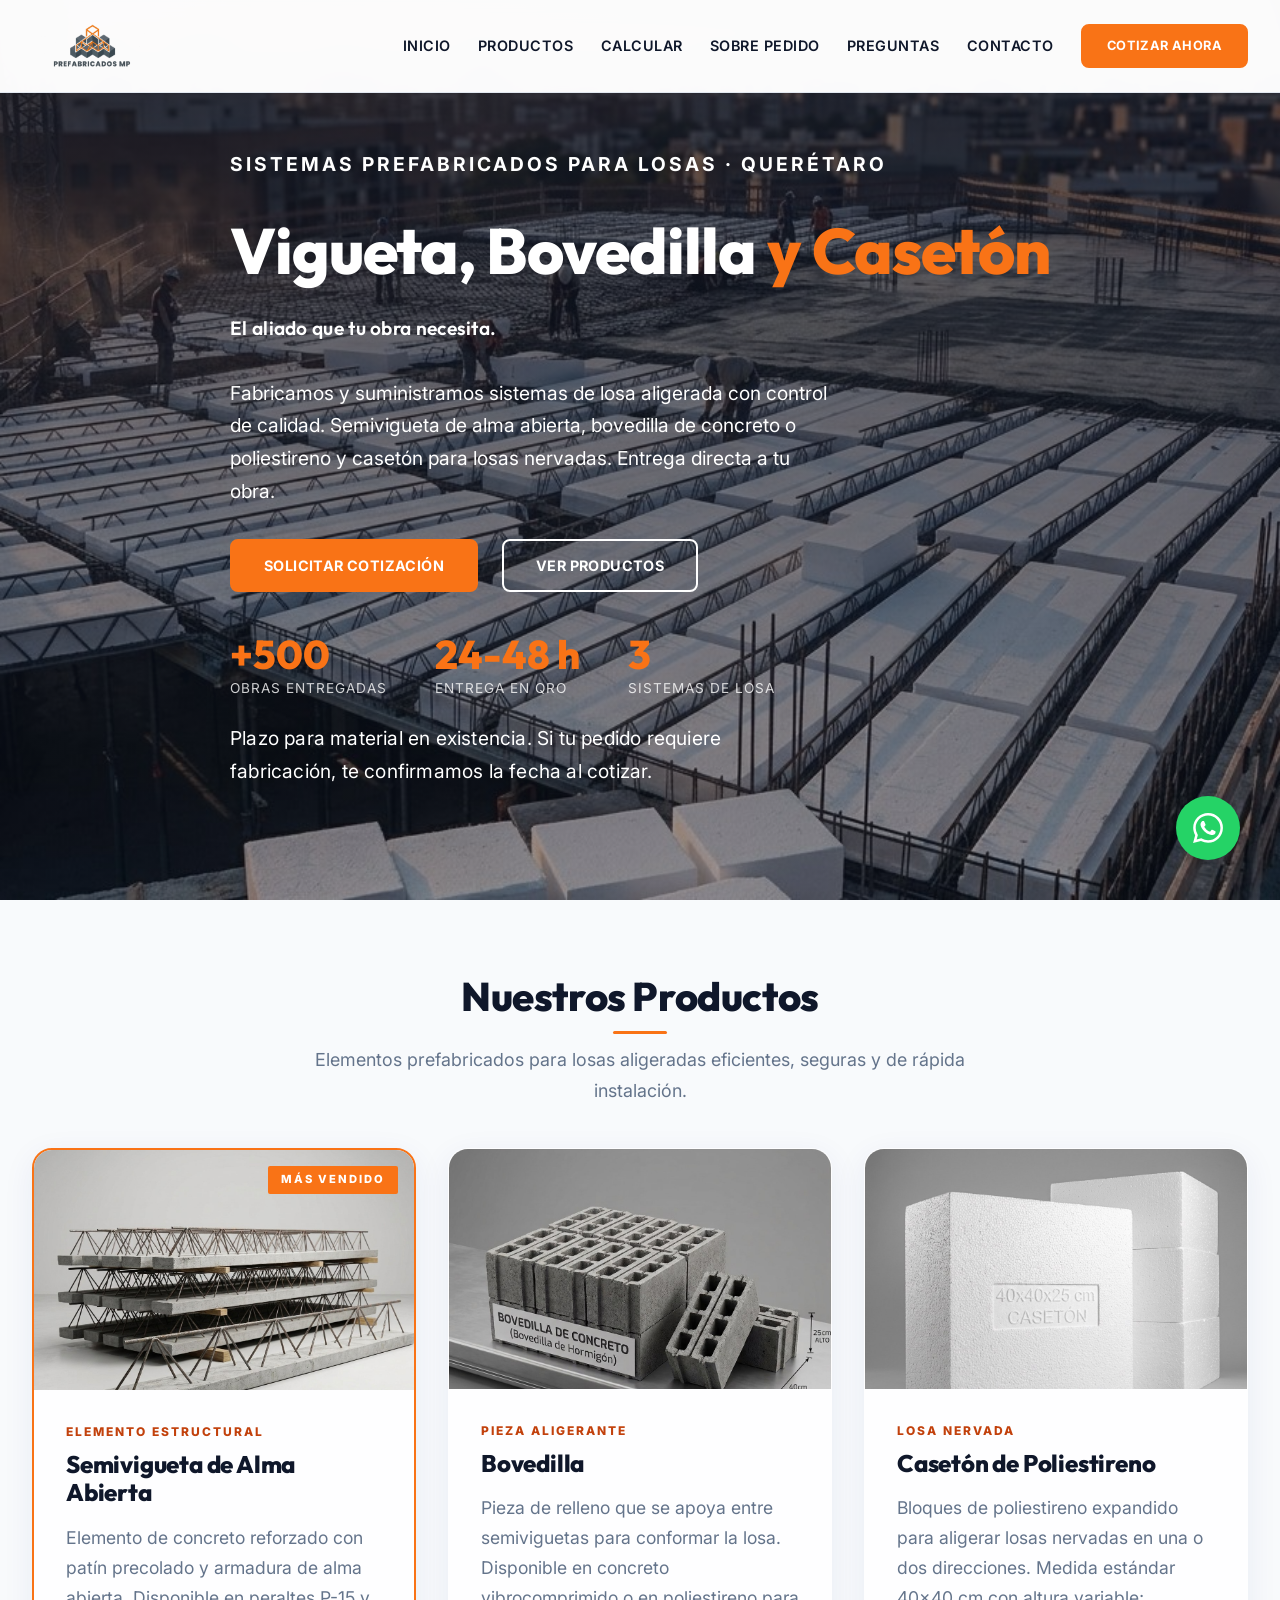
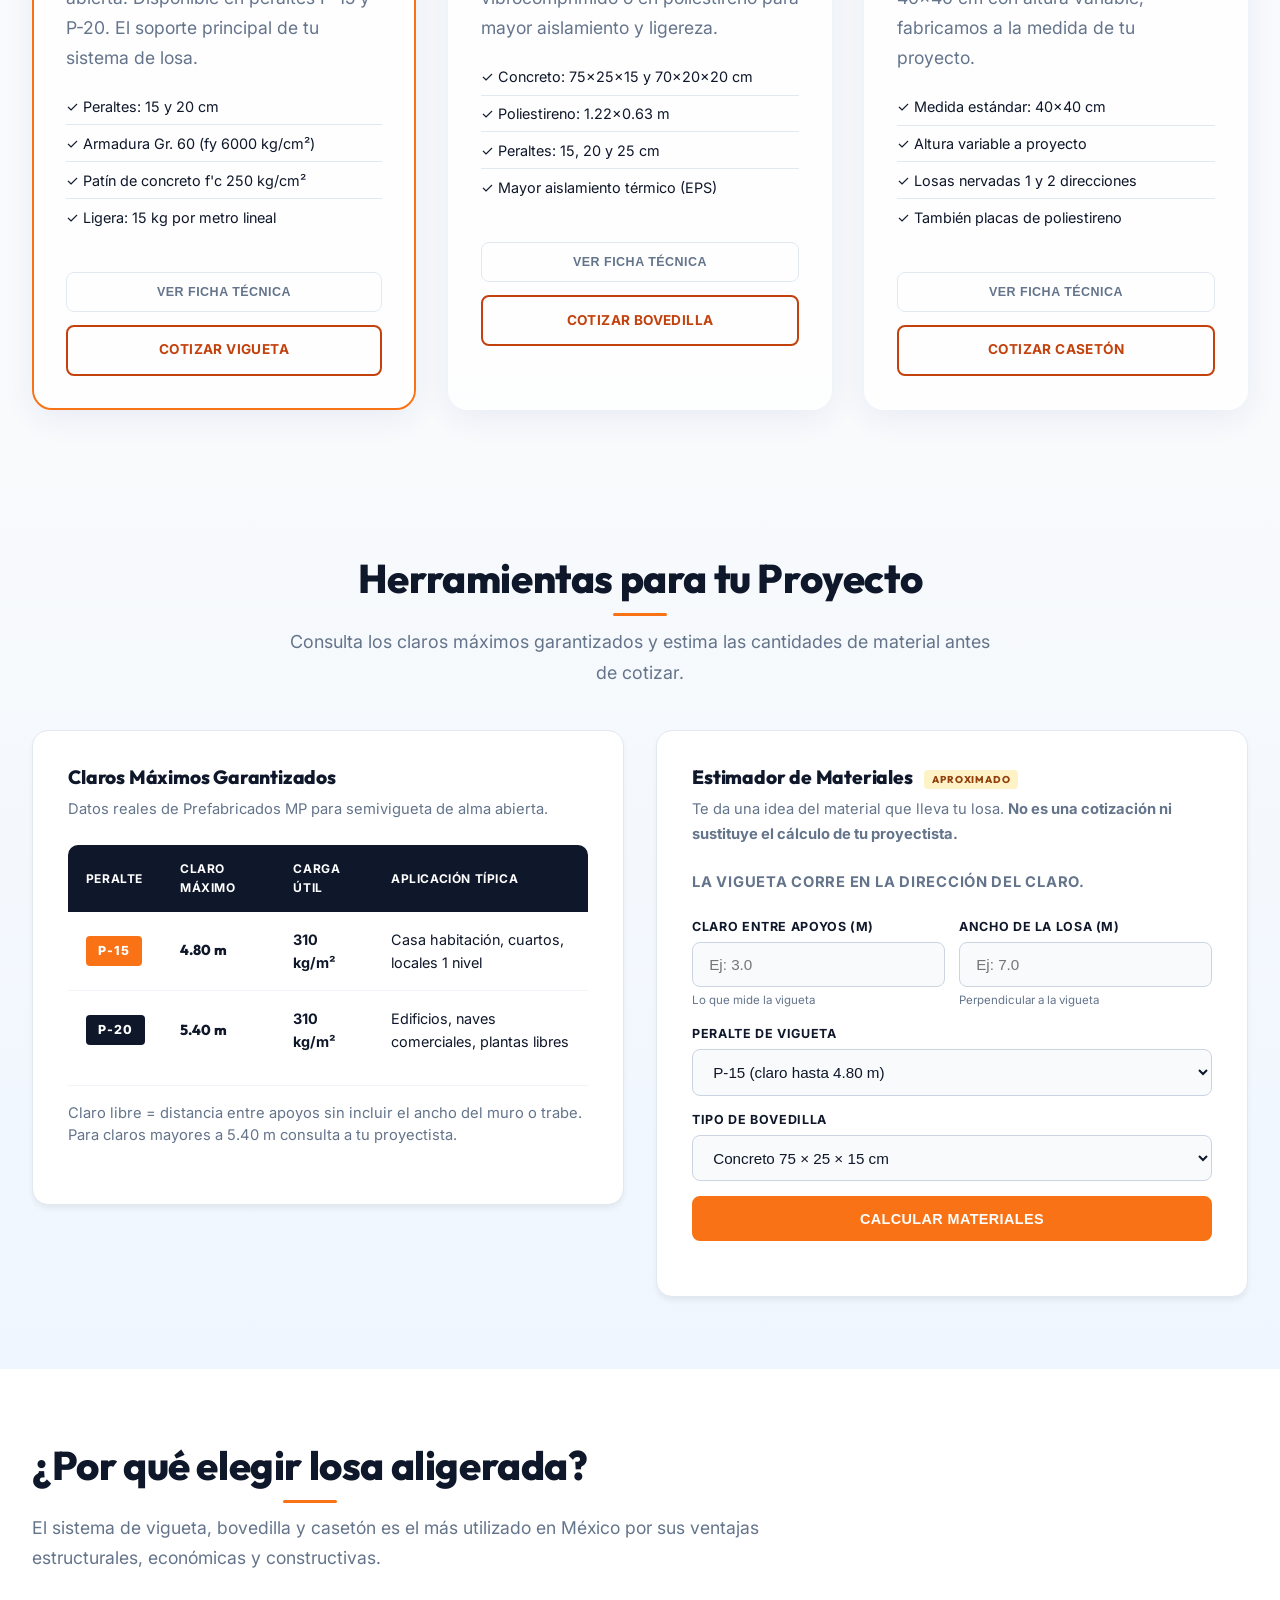
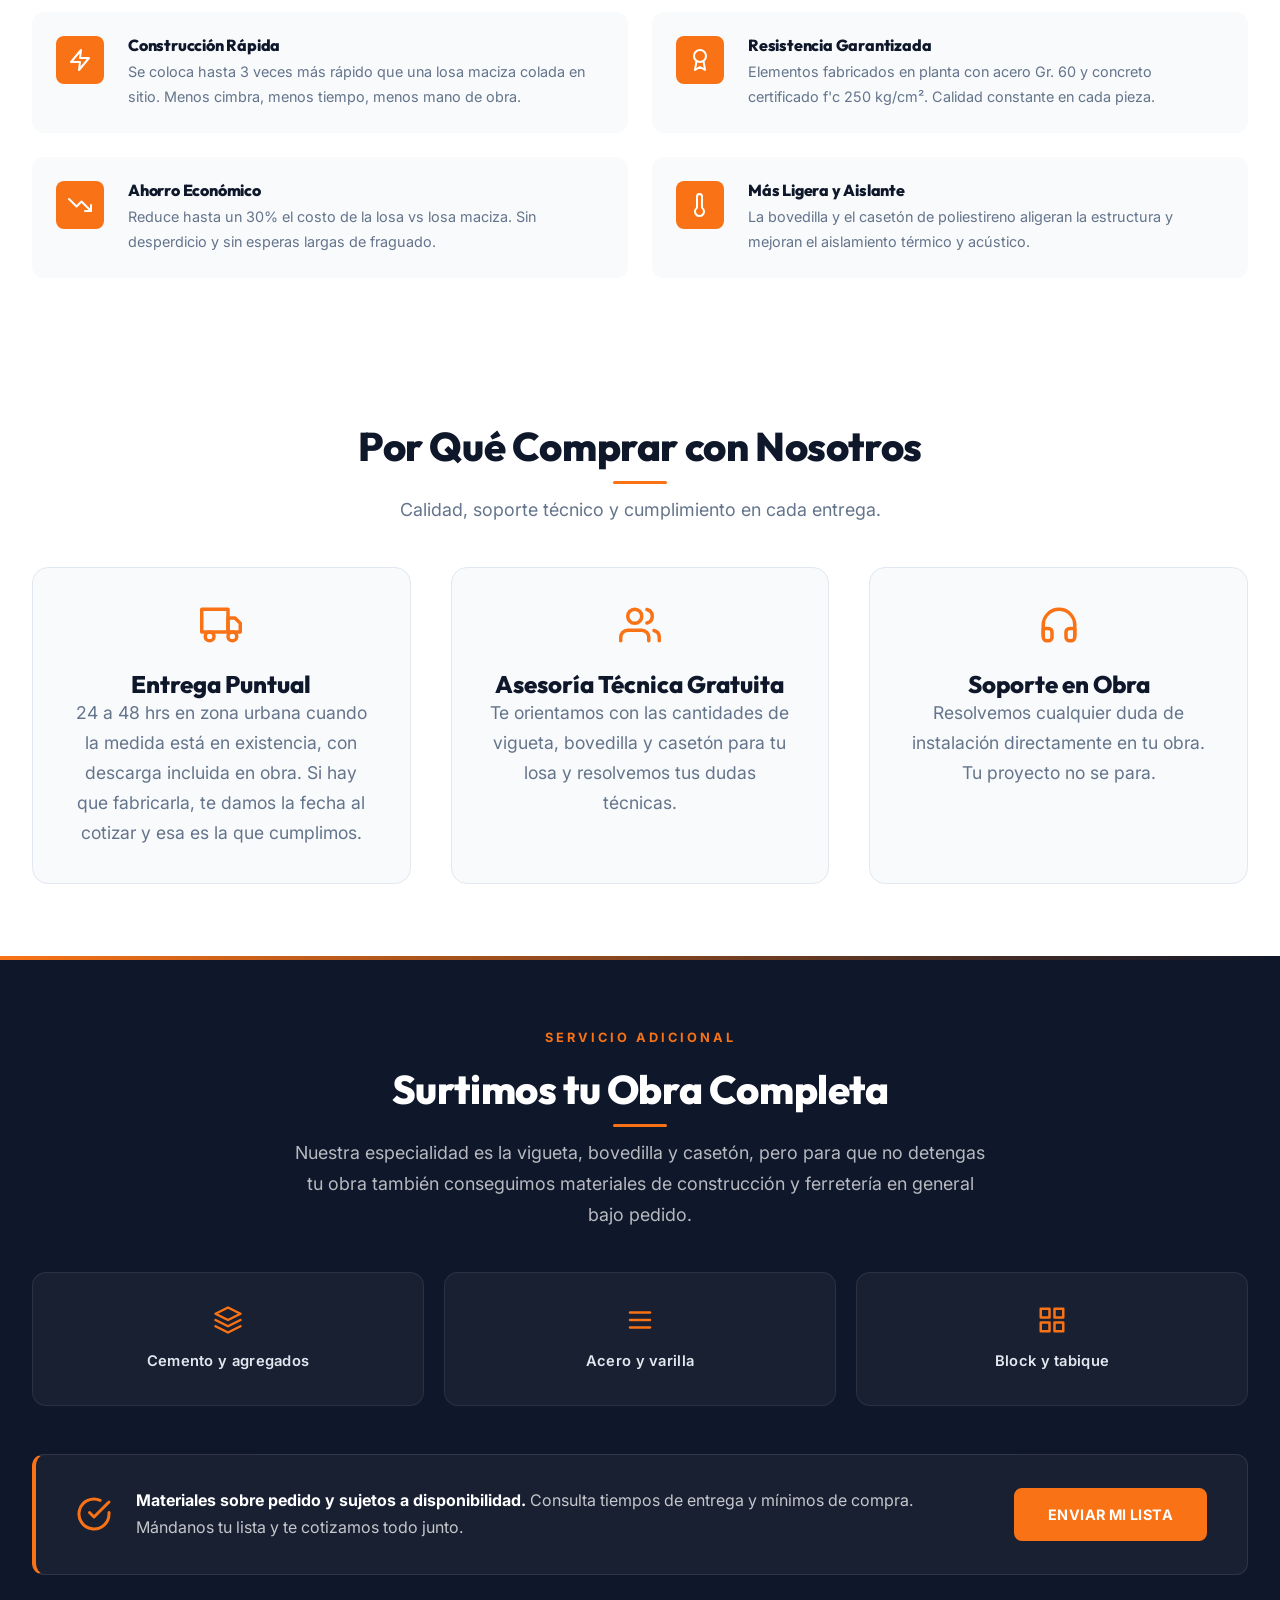
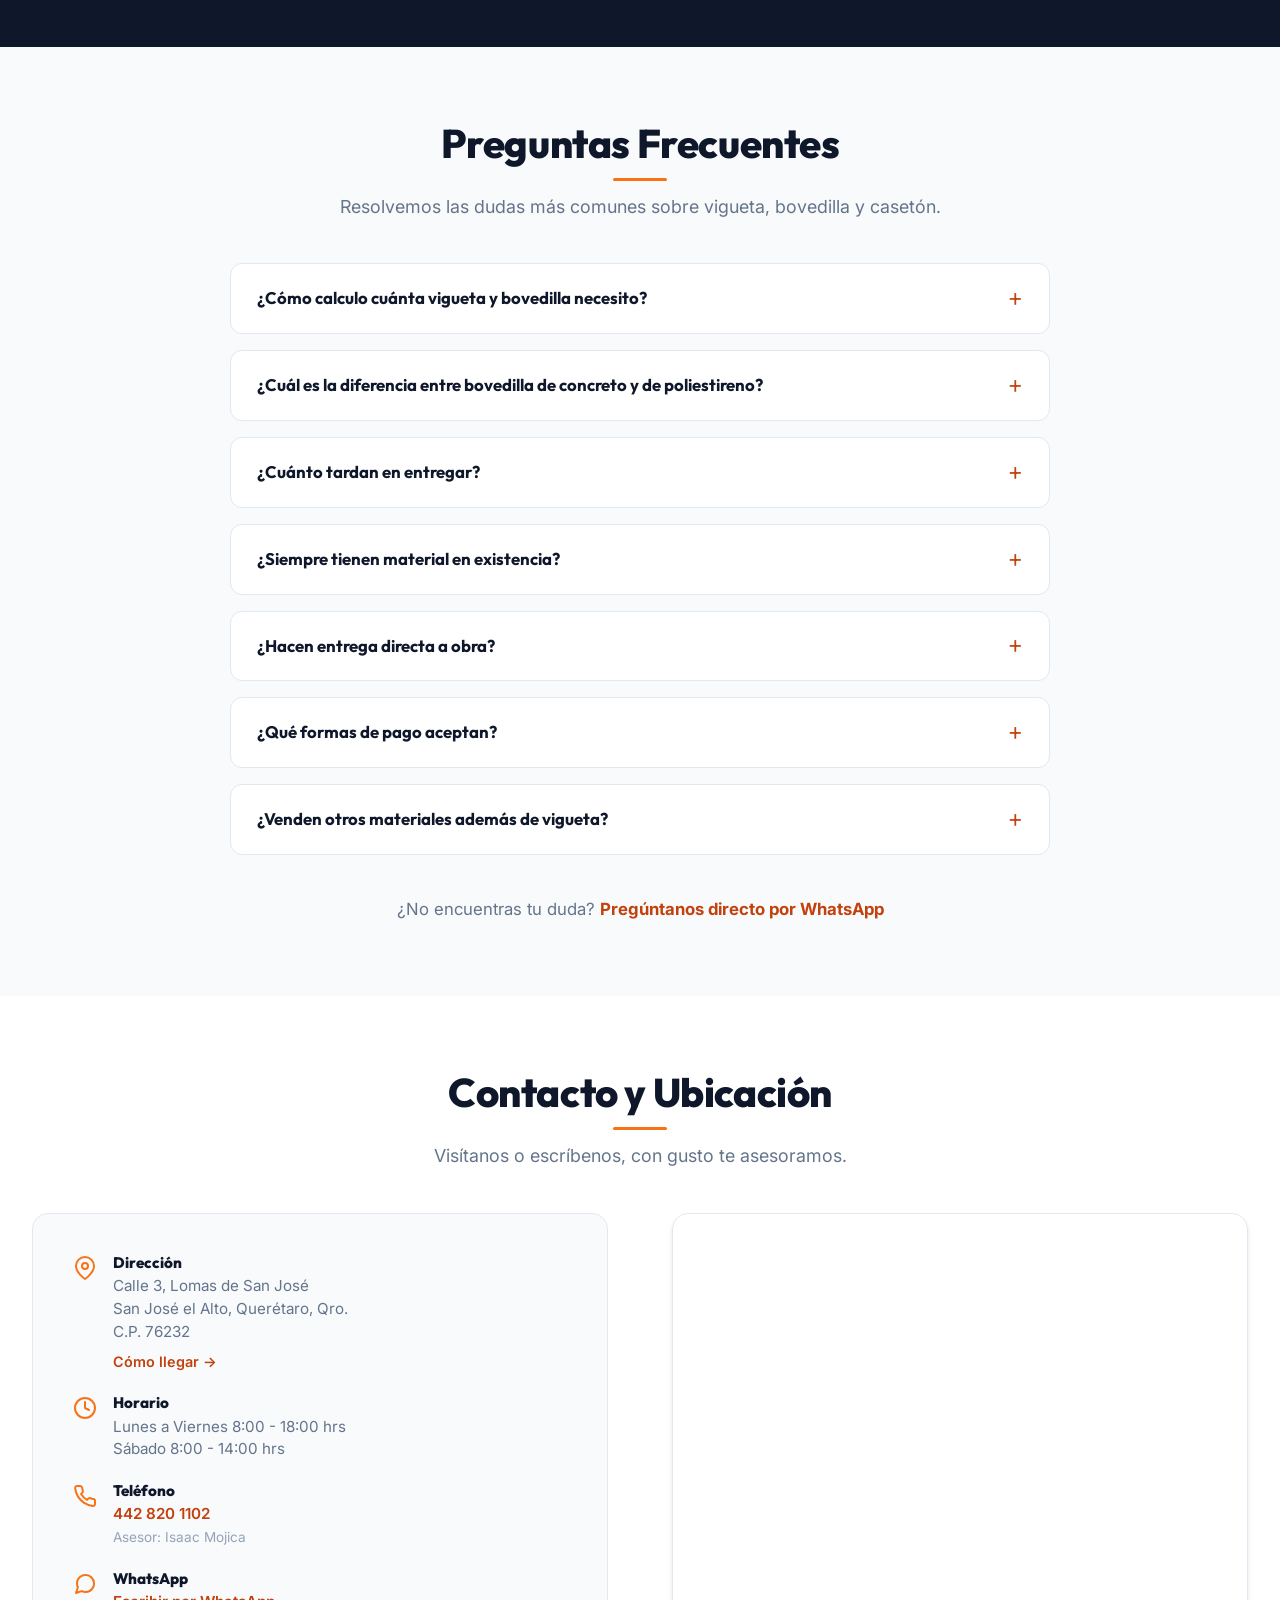
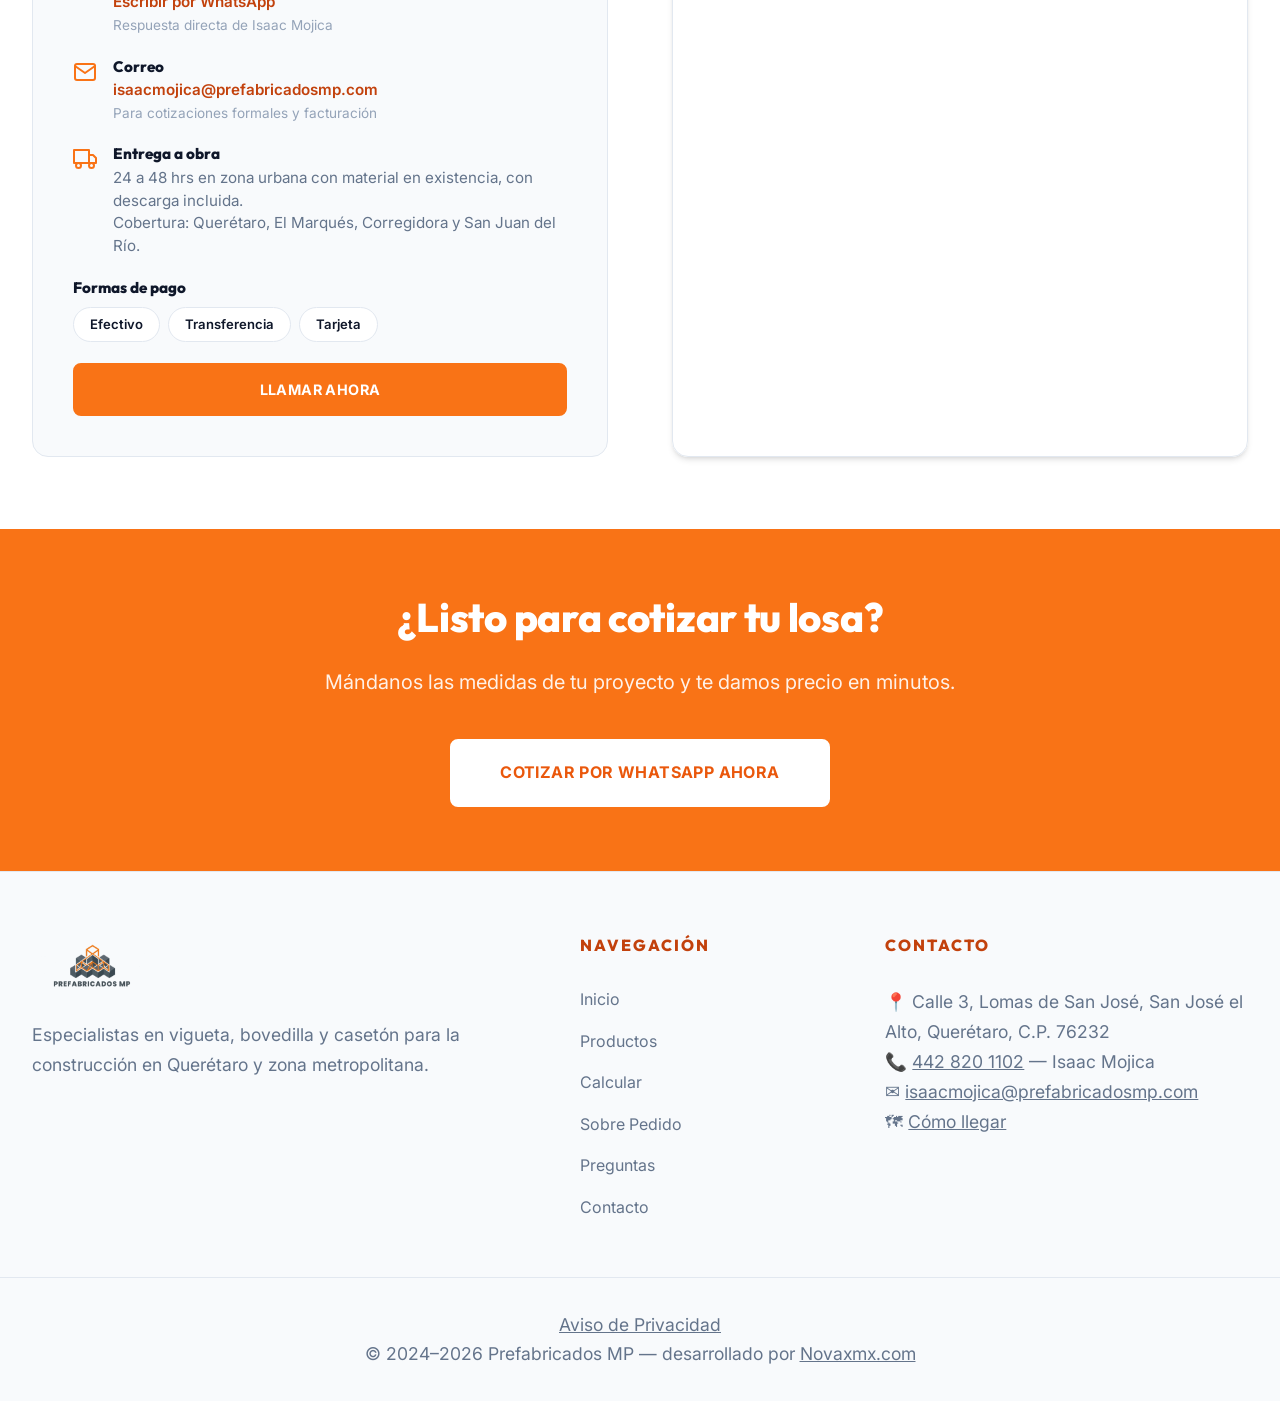
==== commit e328aa75: "Cambiar los plazos de urgencia y arreglar el icono de WhatsApp Las opciones ahora son por semana en " ====
--- a/index.html
+++ b/index.html
@@ -321,7 +321,7 @@
 </div>
 <div class="footer-bottom"><div class="container"><p><a href="/privacidad.html" style="color:inherit;text-decoration:underline;">Aviso de Privacidad</a></p><p>&copy; 2024&ndash;2026 Prefabricados MP &mdash; desarrollado por <a href="https://novaxmx.com" target="_blank" rel="noopener" style="color:inherit;text-decoration:underline;">Novaxmx.com</a></p></div></div>
 </footer>
-<a data-origen="flotante" data-form="si-anuncio" href="https://wa.me/524428201102" class="whatsapp-float" target="_blank" rel="noopener" aria-label="Escribir por WhatsApp"><svg viewBox="0 0 24 24" width="30" height="30" fill="#ffffff"><path d="M12.031 6.172c-3.181 0-5.767 2.586-5.768 5.766-.001 1.298.38 2.27 1.019 3.287l-.582 2.128 2.182-.573c.978.58 1.911.928 3.145.929 3.178 0 5.767-2.587 5.768-5.766 0-3.18-2.587-5.771-5.764-5.771zm3.392 8.244c-.144.405-.837.774-1.17.824-.299.045-.598.073-1.697-.363-1.139-.456-1.907-1.42-1.963-1.496-.057-.077-.461-.611-.461-1.166 0-.554.29-.826.393-.935.105-.108.23-.135.306-.135.076 0 .152 0 .219.003.069.003.158-.026.247.189.102.247.348.847.378.908.03.06.05.129.01.21-.04.08-.09.13-.135.191-.046.06-.096.126-.14.195-.045.07-.091.144-.031.25.06.105.267.44.573.71.393.348.724.456.829.508.105.05.166.04.228-.03.062-.07.265-.308.337-.413.072-.105.144-.087.243-.05.1.037.63.298.738.353.11.055.183.101.21.146.026.046.026.265-.118.67zM12 2C6.477 2 2 6.477 2 12c0 1.891.524 3.662 1.435 5.182L2 22l4.945-1.298C8.36 21.503 10.103 22 12 22c5.523 0 10-4.477 10-10S17.523 2 12 2z"></path></svg></a>
+<a data-origen="flotante" data-form="si-anuncio" href="https://wa.me/524428201102" class="whatsapp-float" target="_blank" rel="noopener" aria-label="Escribir por WhatsApp"><svg viewBox="0 0 24 24" width="30" height="30" fill="#ffffff"><path d="M17.472 14.382c-.297-.149-1.758-.867-2.03-.967-.273-.099-.471-.148-.67.15-.197.297-.767.966-.94 1.164-.173.199-.347.223-.644.075-.297-.15-1.255-.463-2.39-1.475-.883-.788-1.48-1.761-1.653-2.059-.173-.297-.018-.458.13-.606.134-.133.298-.347.446-.52.149-.174.198-.298.298-.497.099-.198.05-.371-.025-.52-.075-.149-.669-1.612-.916-2.207-.242-.579-.487-.5-.669-.51-.173-.008-.371-.01-.57-.01-.198 0-.52.074-.792.372-.272.297-1.04 1.016-1.04 2.479 0 1.462 1.065 2.875 1.213 3.074.149.198 2.096 3.2 5.077 4.487.709.306 1.262.489 1.694.625.712.227 1.36.195 1.871.118.571-.085 1.758-.719 2.006-1.413.248-.694.248-1.289.173-1.413-.074-.124-.272-.198-.57-.347m-5.421 7.403h-.004a9.87 9.87 0 01-5.031-1.378l-.361-.214-3.741.982.998-3.648-.235-.374a9.86 9.86 0 01-1.51-5.26c.001-5.45 4.436-9.884 9.888-9.884 2.64 0 5.122 1.03 6.988 2.898a9.825 9.825 0 012.893 6.994c-.003 5.45-4.437 9.884-9.885 9.884m8.413-18.297A11.815 11.815 0 0012.05 0C5.495 0 .16 5.335.157 11.892c0 2.096.547 4.142 1.588 5.945L.057 24l6.305-1.654a11.882 11.882 0 005.683 1.448h.005c6.554 0 11.89-5.335 11.893-11.893a11.821 11.821 0 00-3.48-8.413z"></path></svg></a>
 <div class="modal-overlay" id="specModal" aria-hidden="true">
   <div class="modal-box" role="dialog" aria-modal="true">
     <div class="modal-header">
@@ -339,7 +339,7 @@
         Descargar ficha técnica (PDF)
       </a>
       <a data-origen="ficha-tecnica" data-form="cotizar" class="btn-primary" id="modalCta" href="#" target="_blank" rel="noopener">
-        <svg viewBox="0 0 24 24" width="18" height="18" fill="currentColor"><path d="M12.031 6.172c-3.181 0-5.767 2.586-5.768 5.766-.001 1.298.38 2.27 1.019 3.287l-.582 2.128 2.182-.573c.978.58 1.911.928 3.145.929 3.178 0 5.767-2.587 5.768-5.766 0-3.18-2.587-5.771-5.764-5.771zm3.392 8.244c-.144.405-.837.774-1.17.824-.299.045-.598.073-1.697-.363-1.139-.456-1.907-1.42-1.963-1.496-.057-.077-.461-.611-.461-1.166 0-.554.29-.826.393-.935.105-.108.23-.135.306-.135.076 0 .152 0 .219.003.069.003.158-.026.247.189.102.247.348.847.378.908.03.06.05.129.01.21-.04.08-.09.13-.135.191-.046.06-.096.126-.14.195-.045.07-.091.144-.031.25.06.105.267.44.573.71.393.348.724.456.829.508.105.05.166.04.228-.03.062-.07.265-.308.337-.413.072-.105.144-.087.243-.05.1.037.63.298.738.353.11.055.183.101.21.146.026.046.026.265-.118.67zM12 2C6.477 2 2 6.477 2 12c0 1.891.524 3.662 1.435 5.182L2 22l4.945-1.298C8.36 21.503 10.103 22 12 22c5.523 0 10-4.477 10-10S17.523 2 12 2z"/></svg>
+        <svg viewBox="0 0 24 24" width="18" height="18" fill="currentColor"><path d="M17.472 14.382c-.297-.149-1.758-.867-2.03-.967-.273-.099-.471-.148-.67.15-.197.297-.767.966-.94 1.164-.173.199-.347.223-.644.075-.297-.15-1.255-.463-2.39-1.475-.883-.788-1.48-1.761-1.653-2.059-.173-.297-.018-.458.13-.606.134-.133.298-.347.446-.52.149-.174.198-.298.298-.497.099-.198.05-.371-.025-.52-.075-.149-.669-1.612-.916-2.207-.242-.579-.487-.5-.669-.51-.173-.008-.371-.01-.57-.01-.198 0-.52.074-.792.372-.272.297-1.04 1.016-1.04 2.479 0 1.462 1.065 2.875 1.213 3.074.149.198 2.096 3.2 5.077 4.487.709.306 1.262.489 1.694.625.712.227 1.36.195 1.871.118.571-.085 1.758-.719 2.006-1.413.248-.694.248-1.289.173-1.413-.074-.124-.272-.198-.57-.347m-5.421 7.403h-.004a9.87 9.87 0 01-5.031-1.378l-.361-.214-3.741.982.998-3.648-.235-.374a9.86 9.86 0 01-1.51-5.26c.001-5.45 4.436-9.884 9.888-9.884 2.64 0 5.122 1.03 6.988 2.898a9.825 9.825 0 012.893 6.994c-.003 5.45-4.437 9.884-9.885 9.884m8.413-18.297A11.815 11.815 0 0012.05 0C5.495 0 .16 5.335.157 11.892c0 2.096.547 4.142 1.588 5.945L.057 24l6.305-1.654a11.882 11.882 0 005.683 1.448h.005c6.554 0 11.89-5.335 11.893-11.893a11.821 11.821 0 00-3.48-8.413z"/></svg>
         Cotizar por WhatsApp
       </a>
     </div>
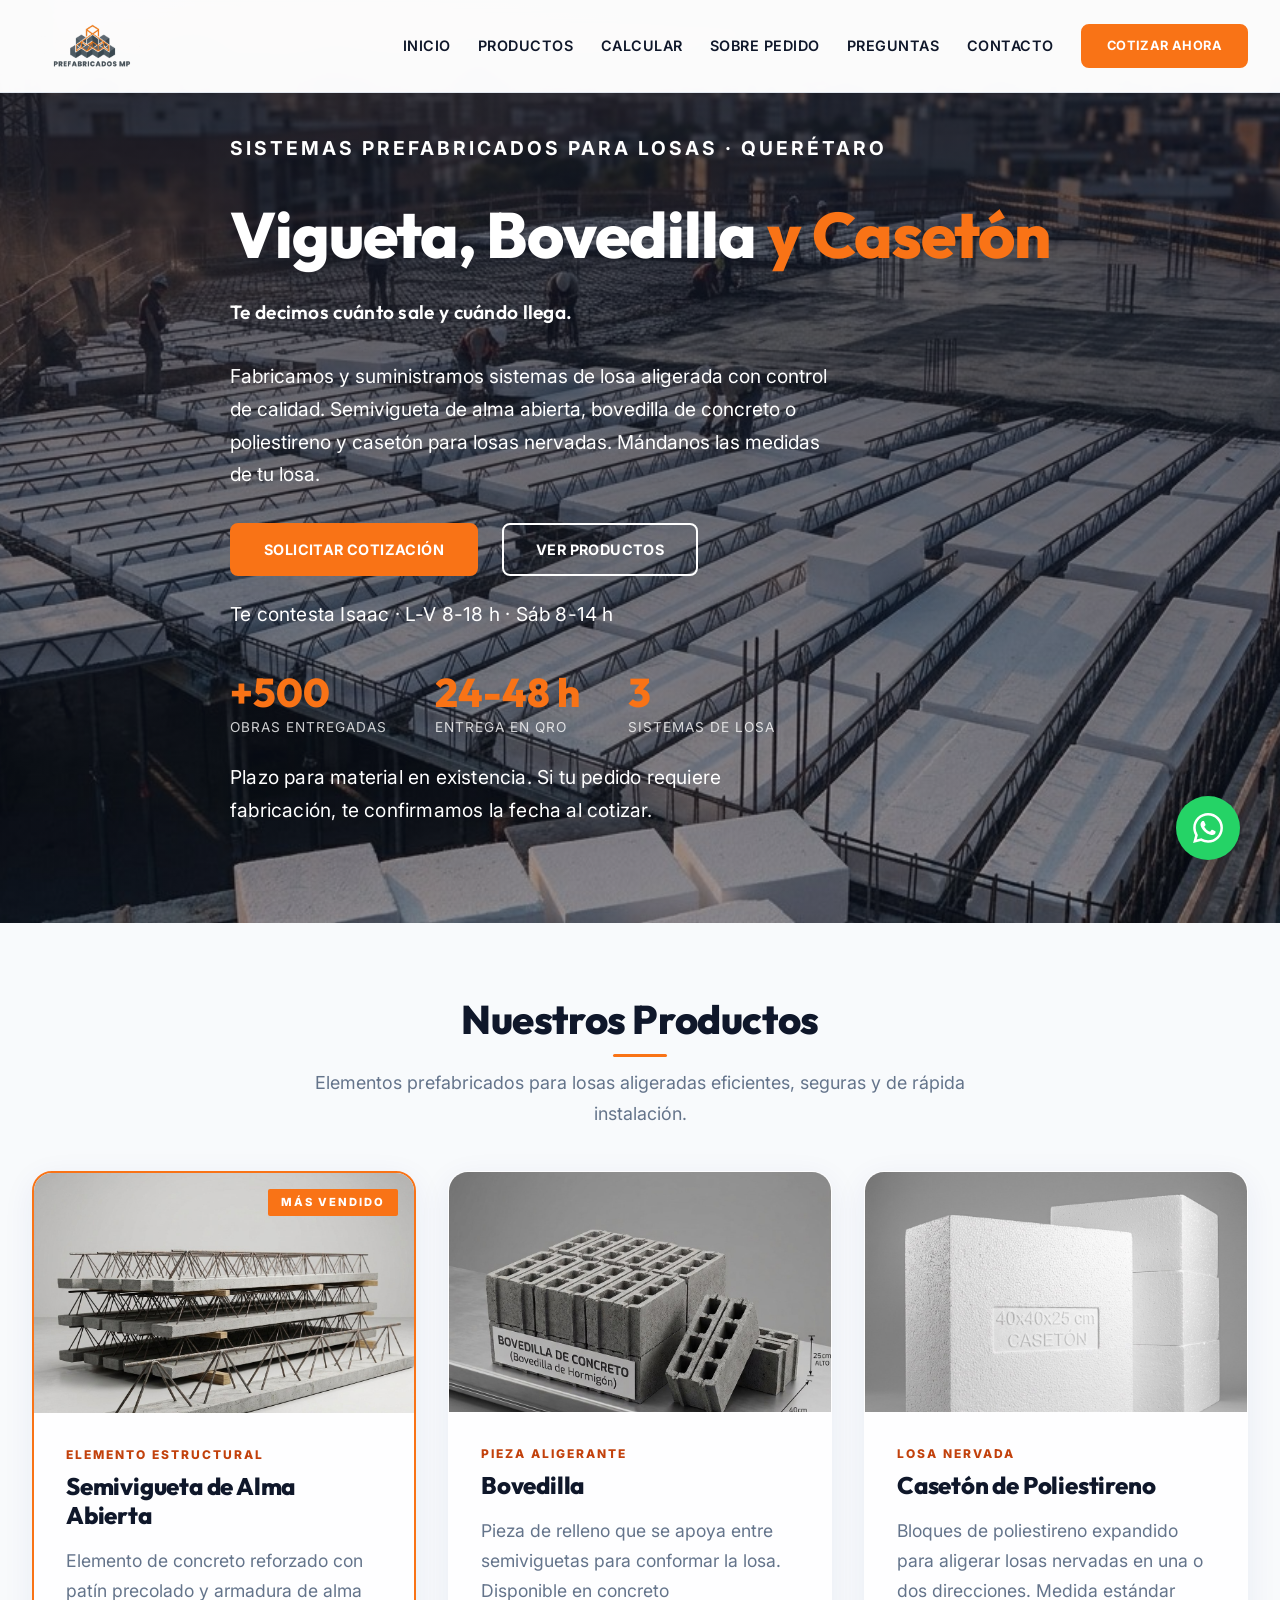
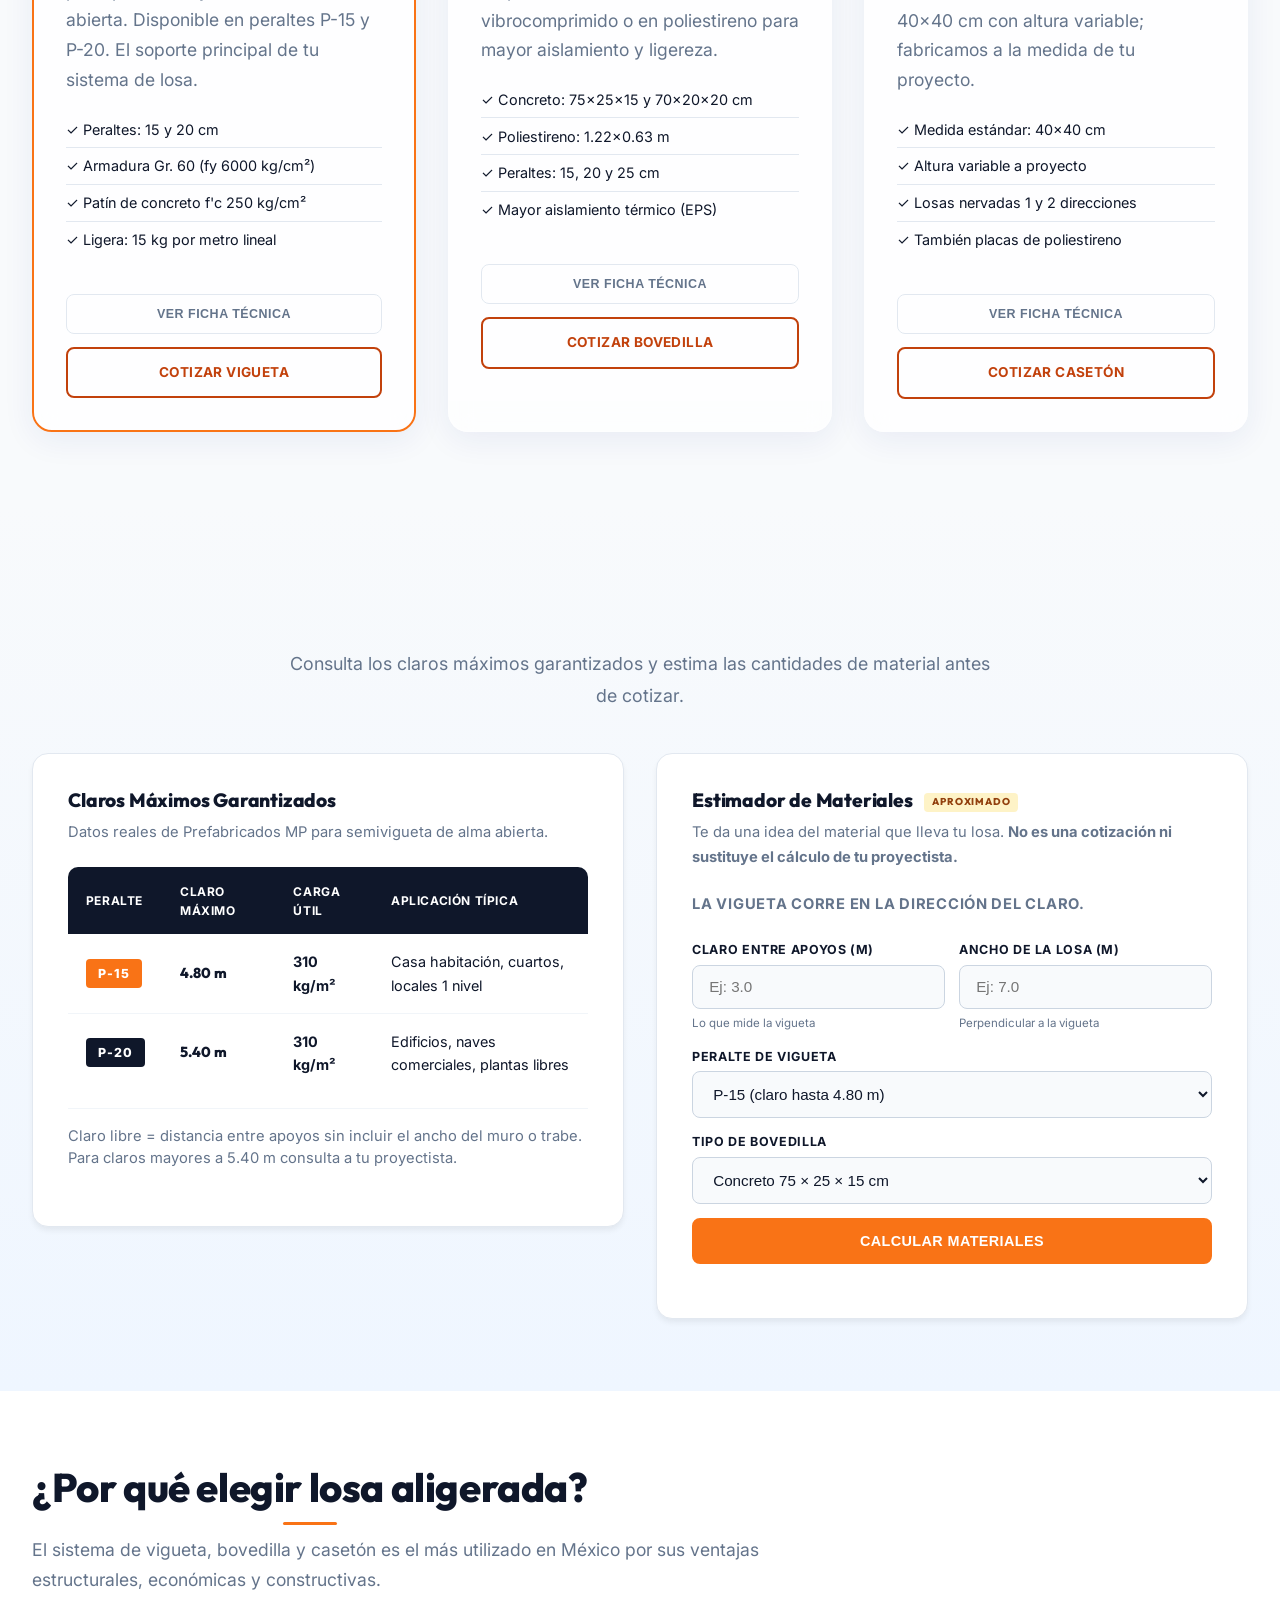
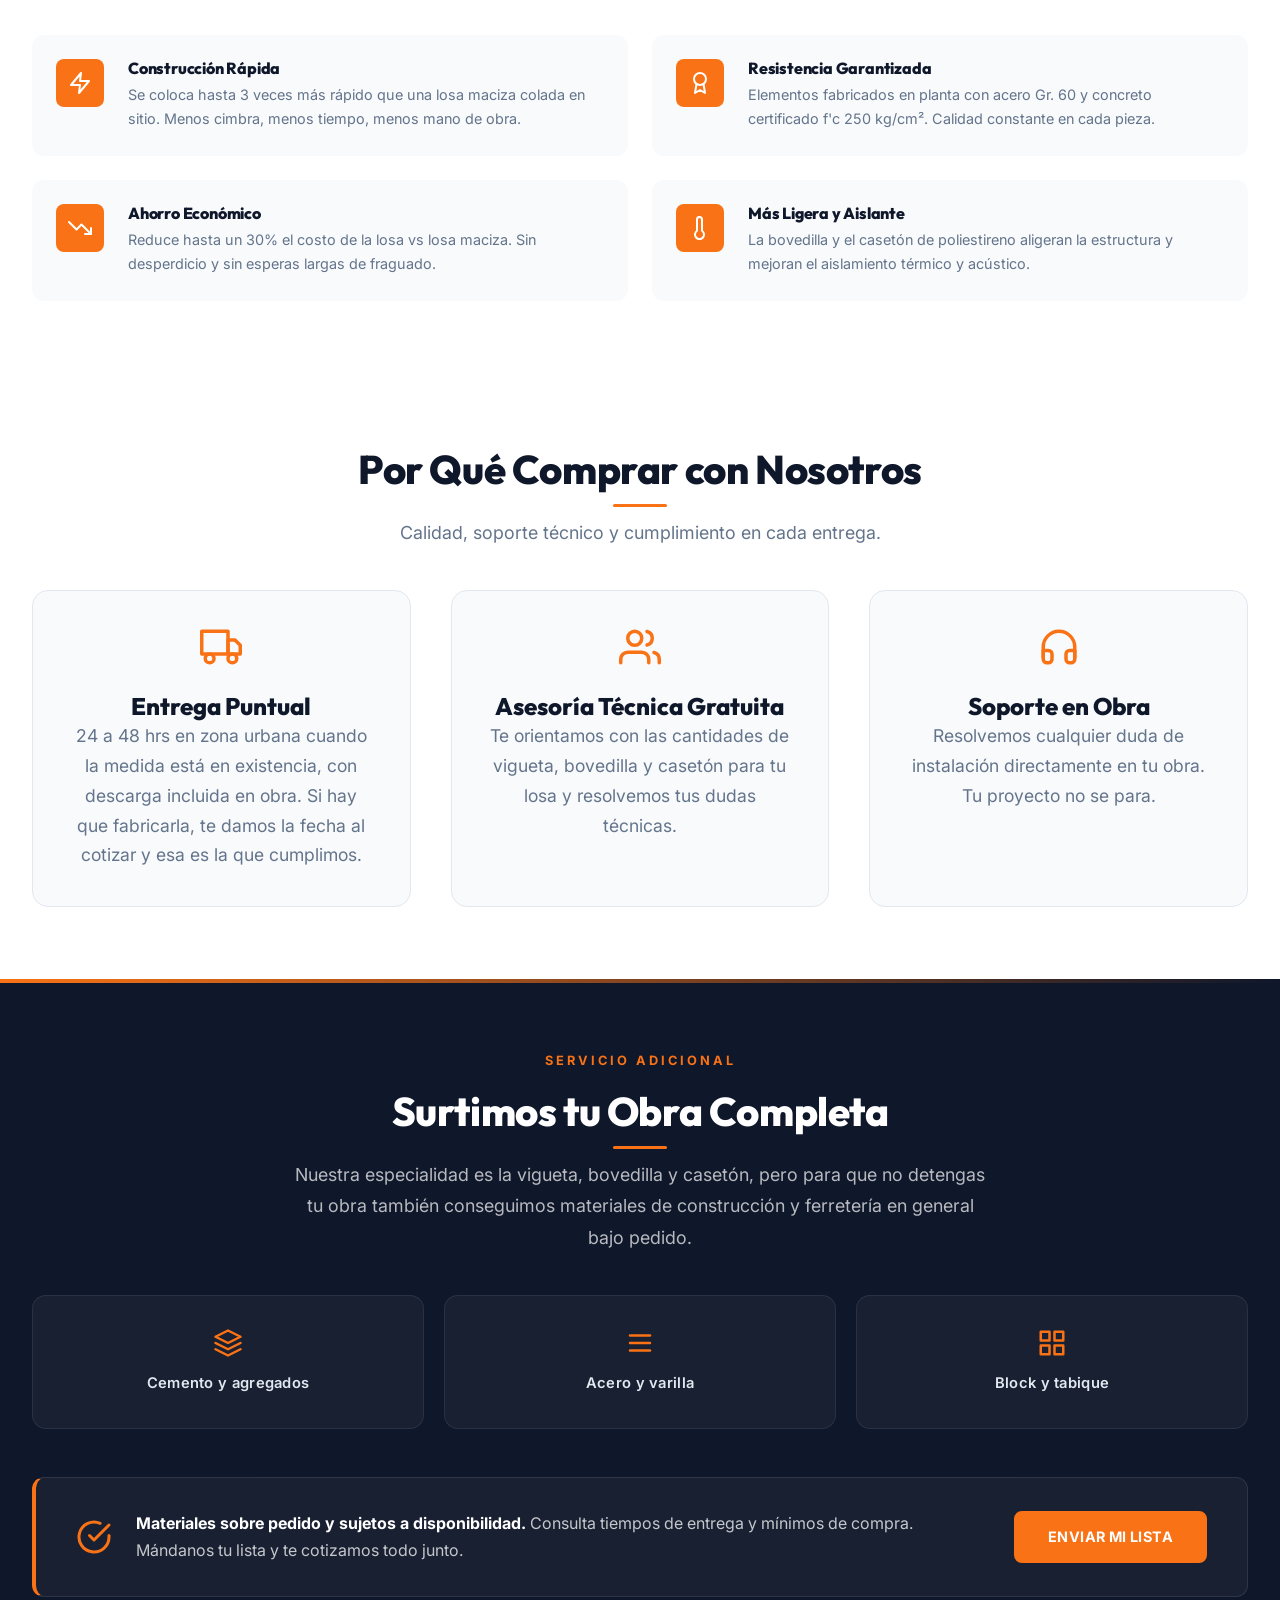
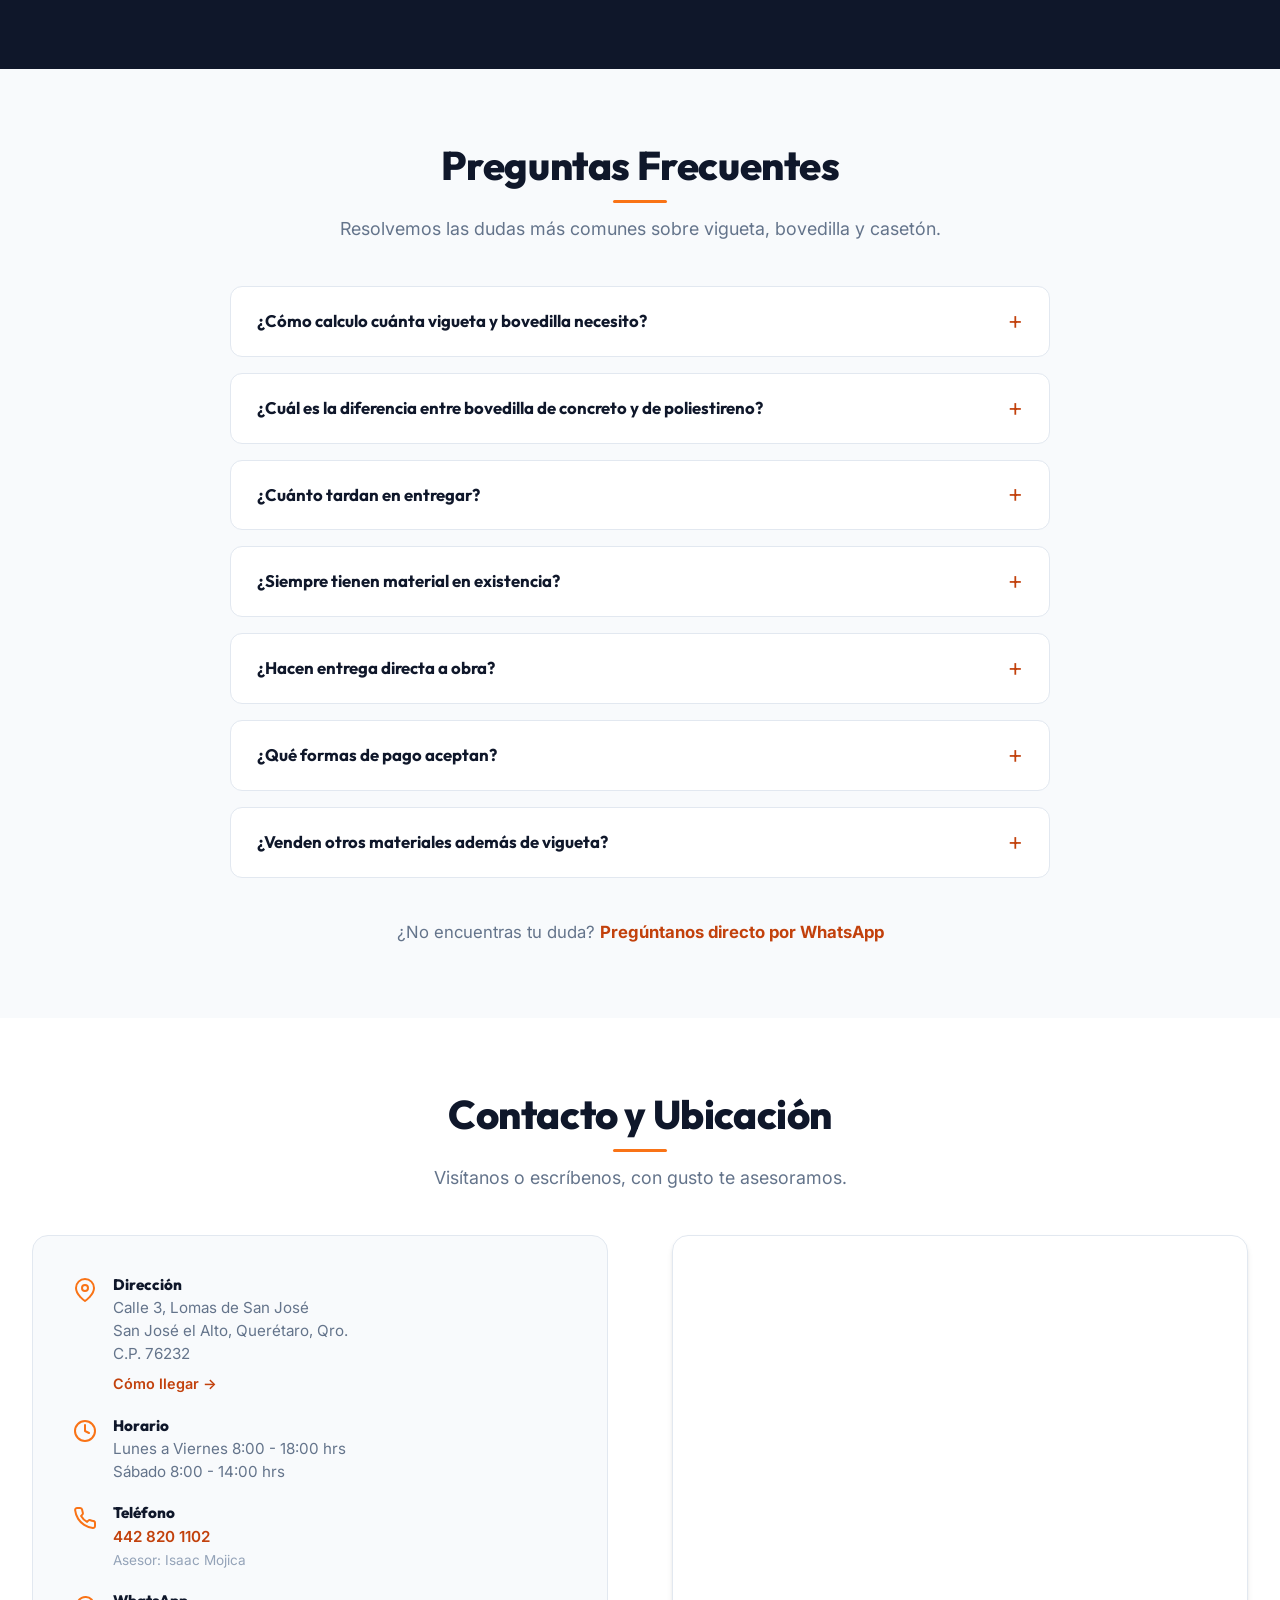
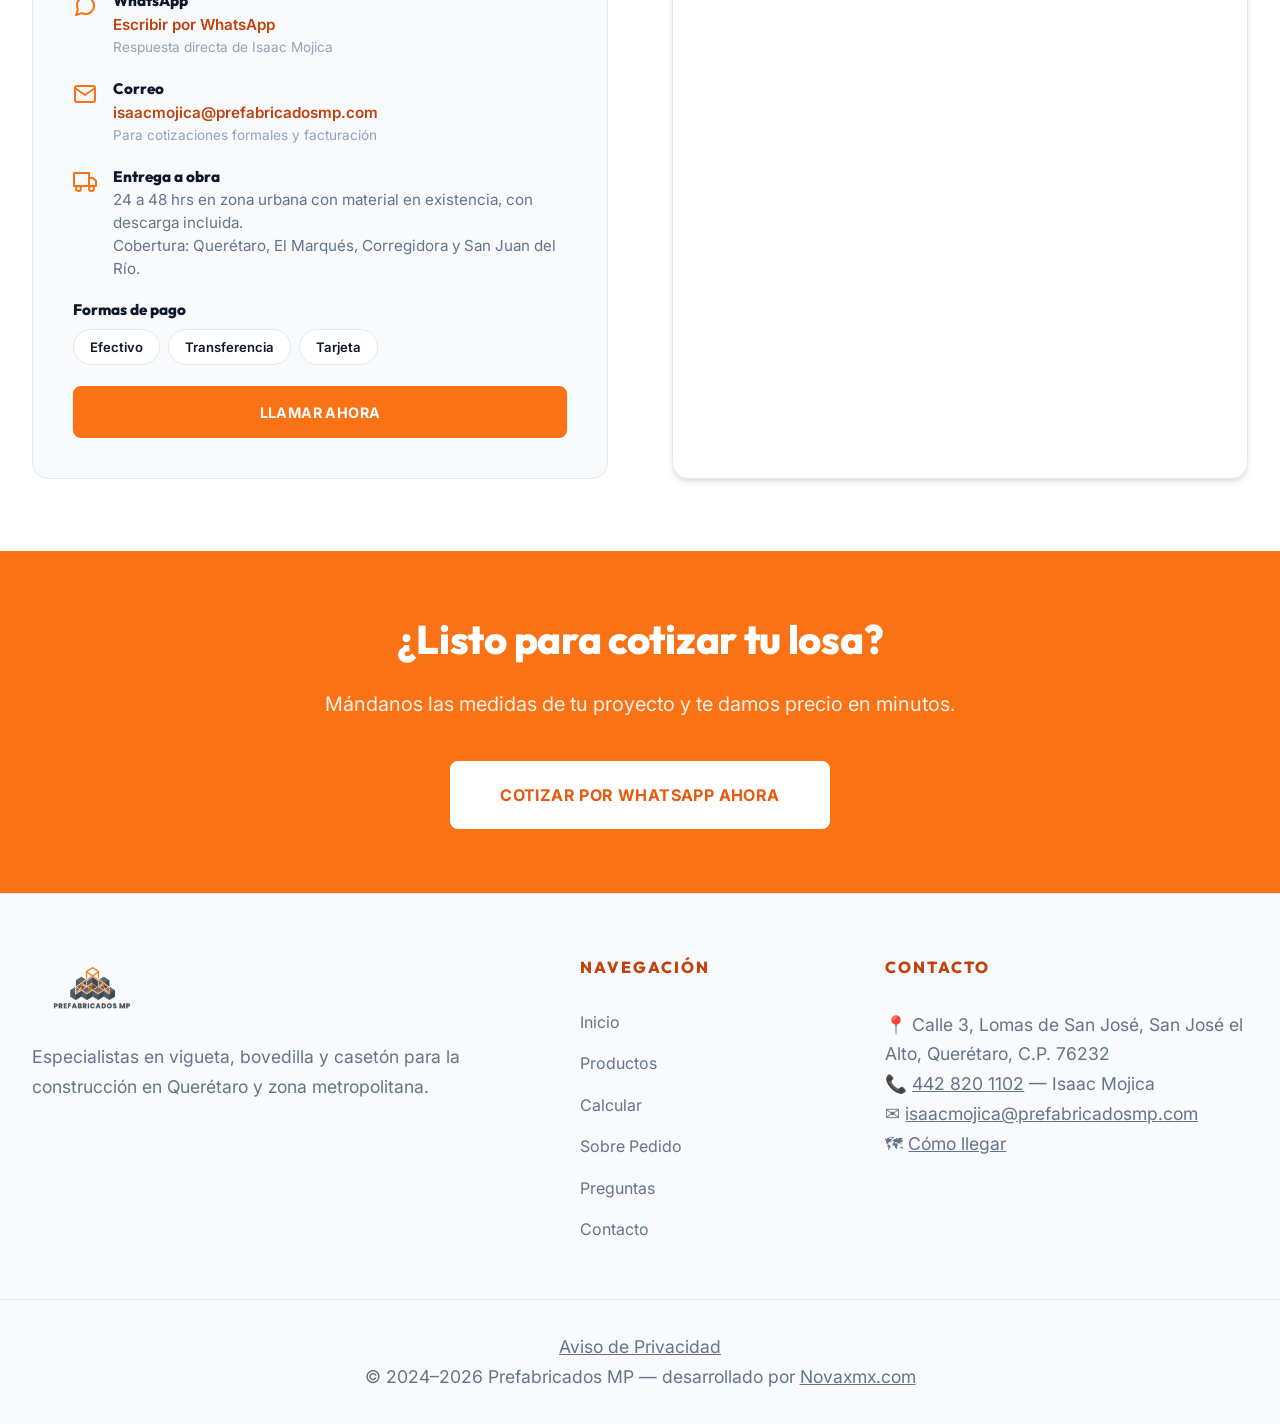
==== commit 03d62492: "Responder precio y plazo en el hero, que es lo que la gente busca Las 17 visitas que llegaron de Goo" ====
--- a/index.html
+++ b/index.html
@@ -155,12 +155,13 @@
 <section id="inicio" class="hero"><div class="container hero-content">
     <p class="hero-eyebrow fade-in">SISTEMAS PREFABRICADOS PARA LOSAS &middot; QUERÉTARO</p>
     <h1 class="fade-in">Vigueta, Bovedilla <span>y Casetón</span></h1>
-    <p class="hero-slogan fade-in-delay">El aliado que tu obra necesita.</p>
-    <p class="fade-in-delay">Fabricamos y suministramos sistemas de losa aligerada con control de calidad. Semivigueta de alma abierta, bovedilla de concreto o poliestireno y casetón para losas nervadas. Entrega directa a tu obra.</p>
+    <p class="hero-slogan fade-in-delay">Te decimos cuánto sale y cuándo llega.</p>
+    <p class="fade-in-delay">Fabricamos y suministramos sistemas de losa aligerada con control de calidad. Semivigueta de alma abierta, bovedilla de concreto o poliestireno y casetón para losas nervadas. Mándanos las medidas de tu losa.</p>
     <div class="hero-btns fade-in-delay">
         <a data-origen="hero" data-form="cotizar" href="https://wa.me/524428201102?text=Hola,%20necesito%20cotizacion%20de%20vigueta%20bovedilla%20y%20caseton" class="btn-primary" target="_blank" rel="noopener">Solicitar Cotización</a>
         <a href="#productos" class="btn-secondary">Ver Productos</a>
     </div>
+    <p class="hero-note fade-in-delay">Te contesta Isaac &middot; L-V 8-18 h &middot; Sáb 8-14 h</p>
     <div class="hero-stats fade-in-delay">
         <div class="stat-item"><span class="stat-num">+500</span><span class="stat-label">Obras entregadas</span></div>
         <div class="stat-item"><span class="stat-num">24-48 h</span><span class="stat-label">Entrega en Qro</span></div>
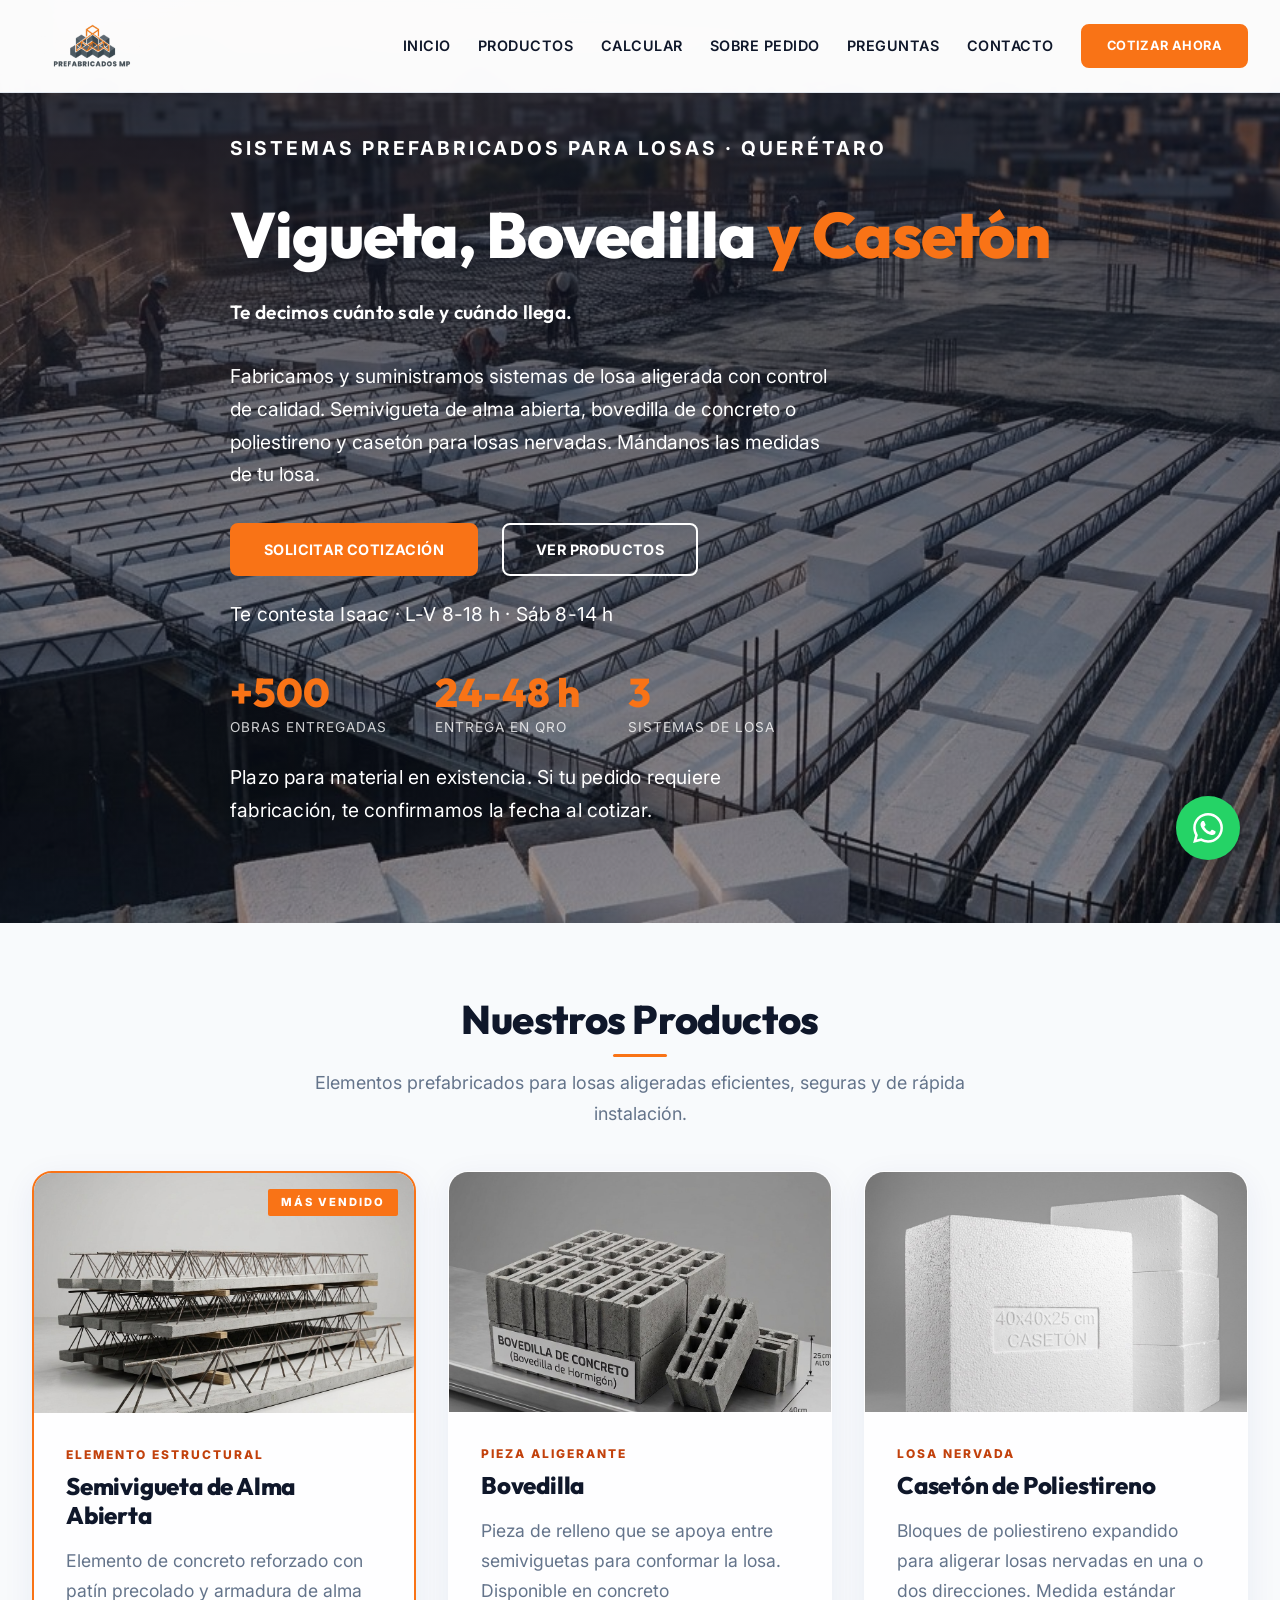
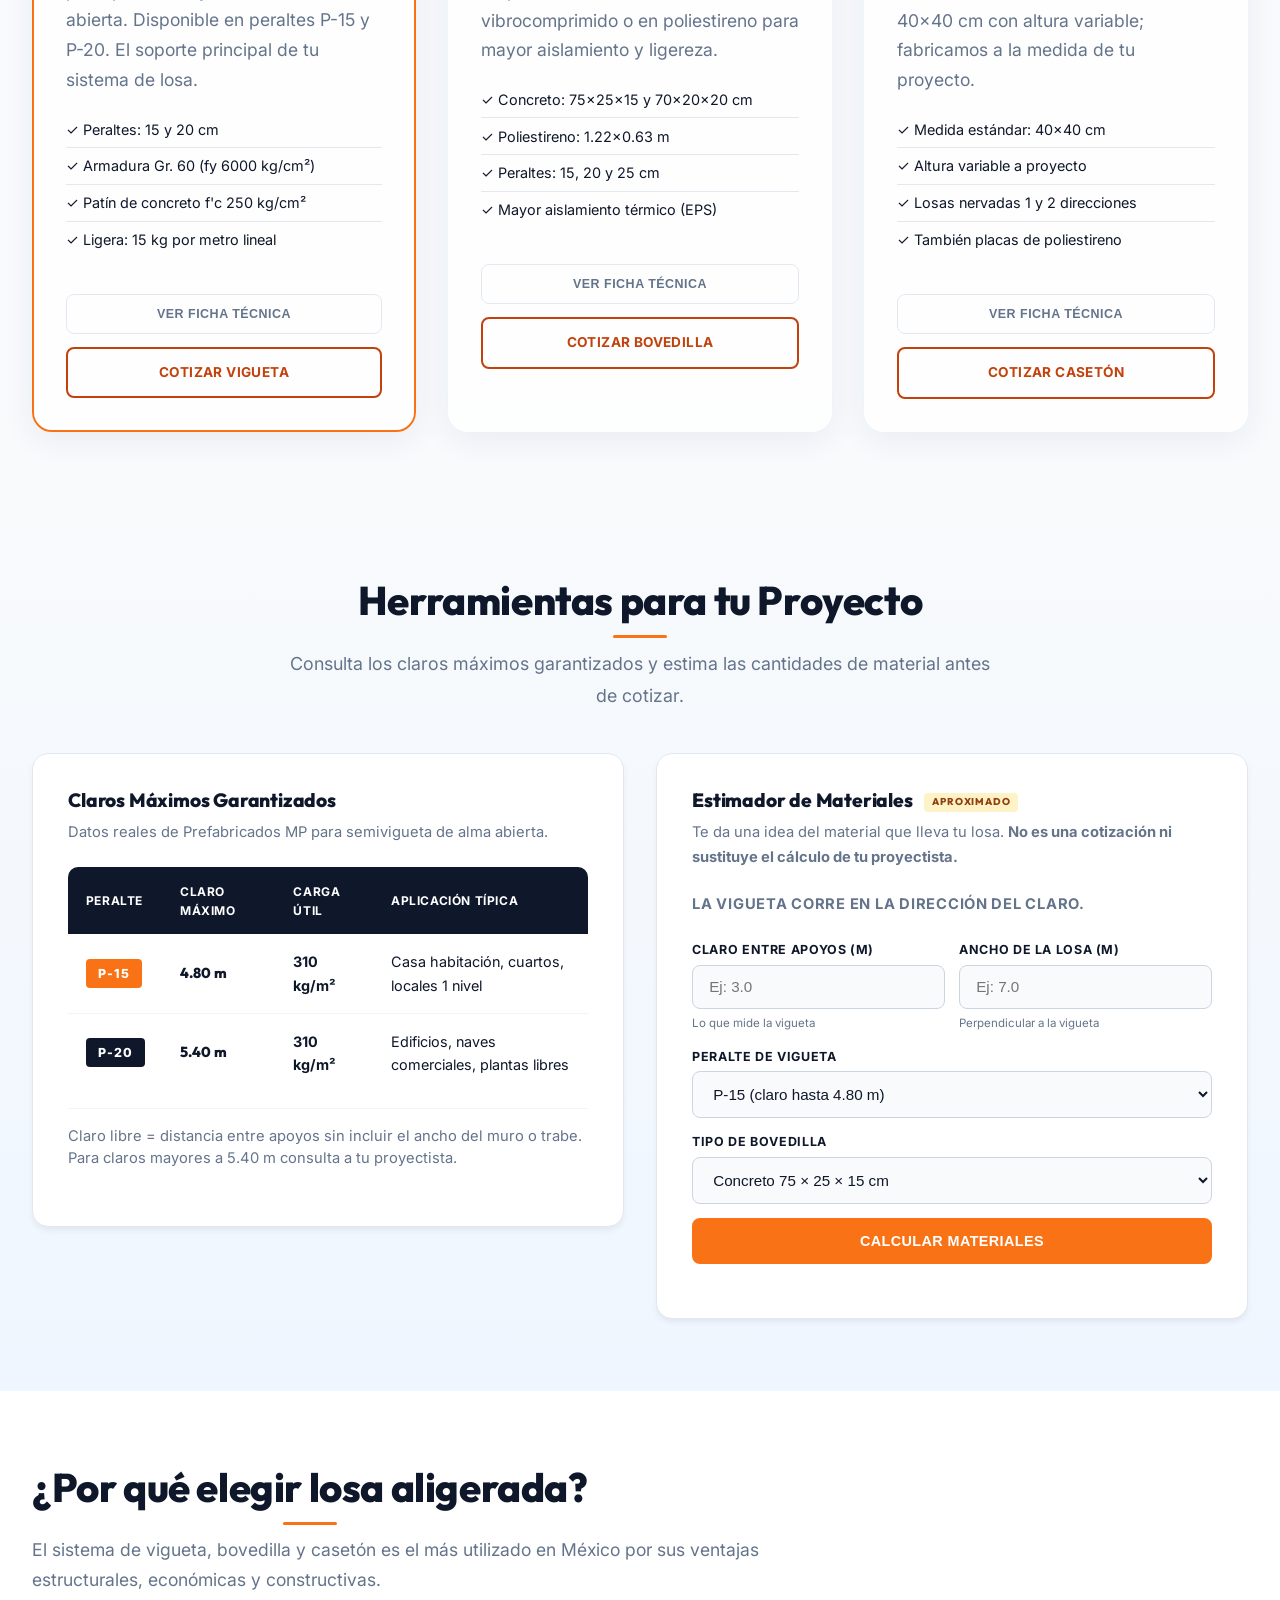
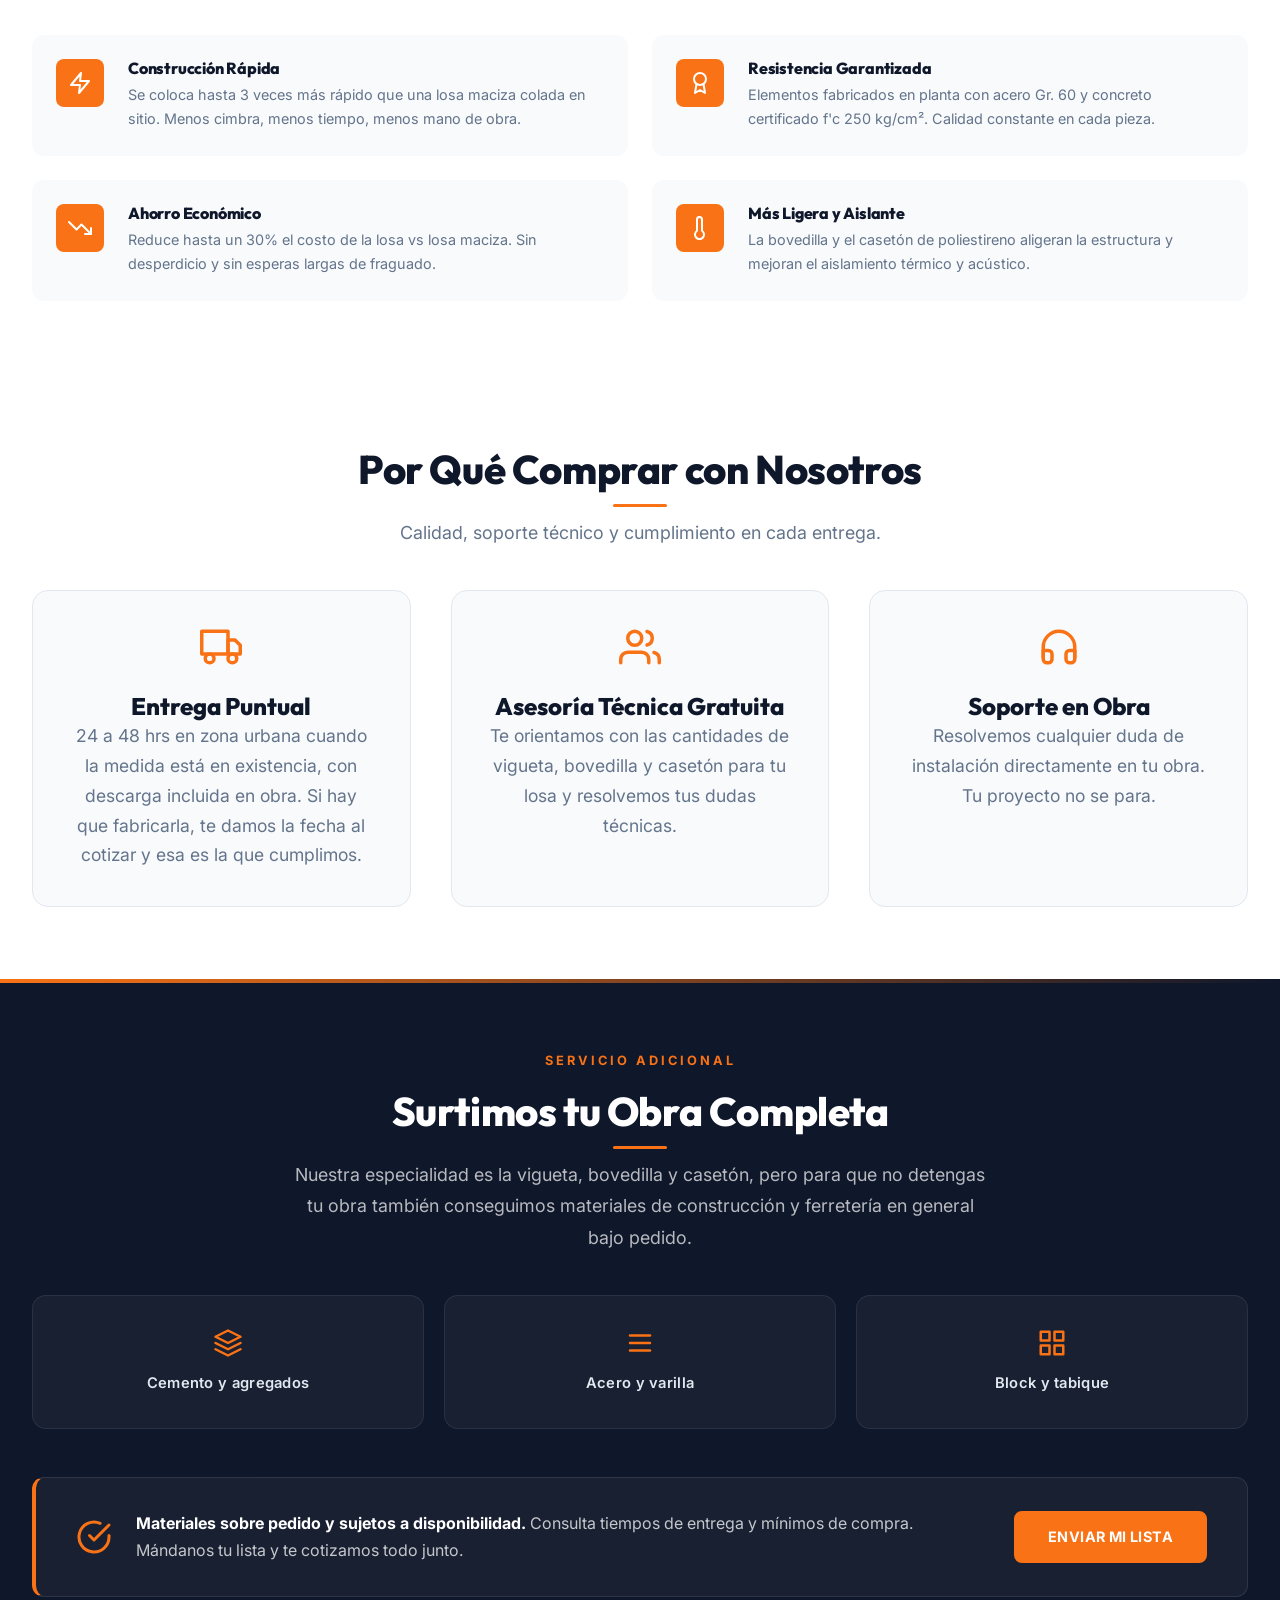
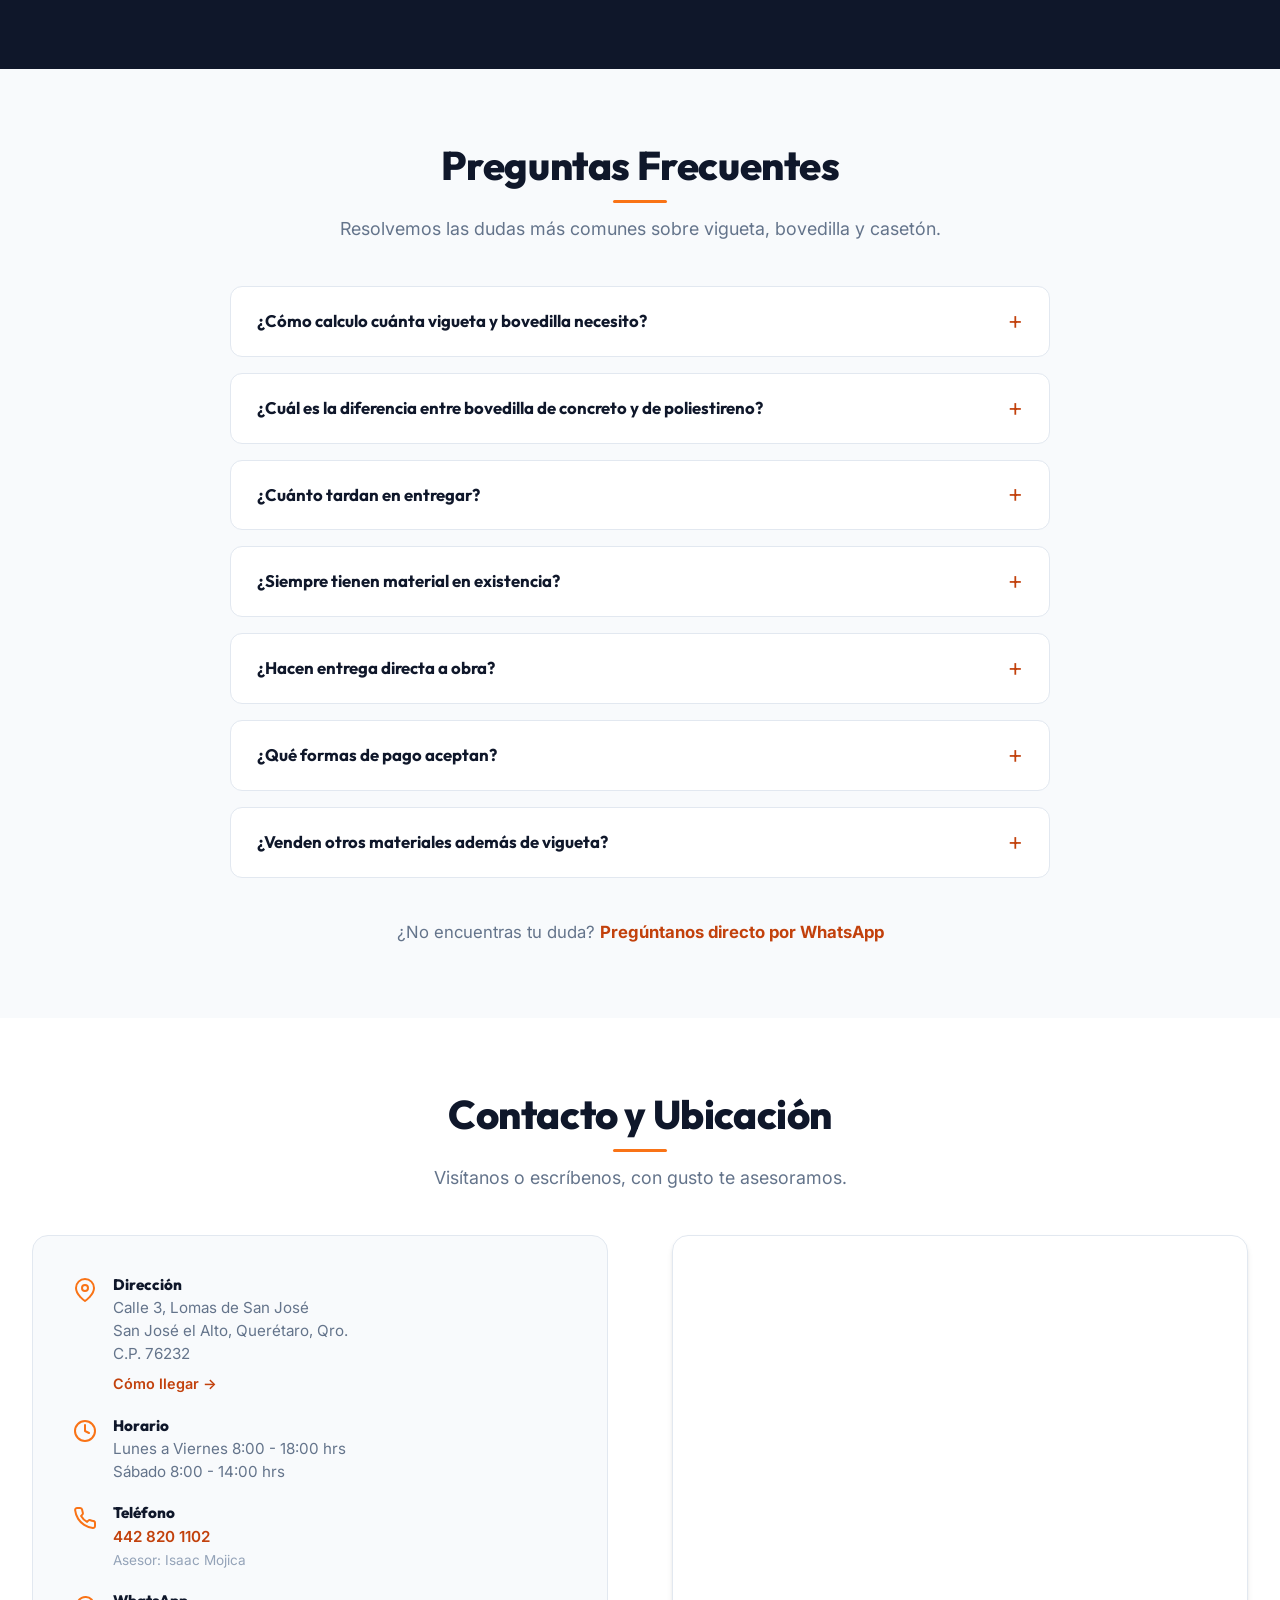
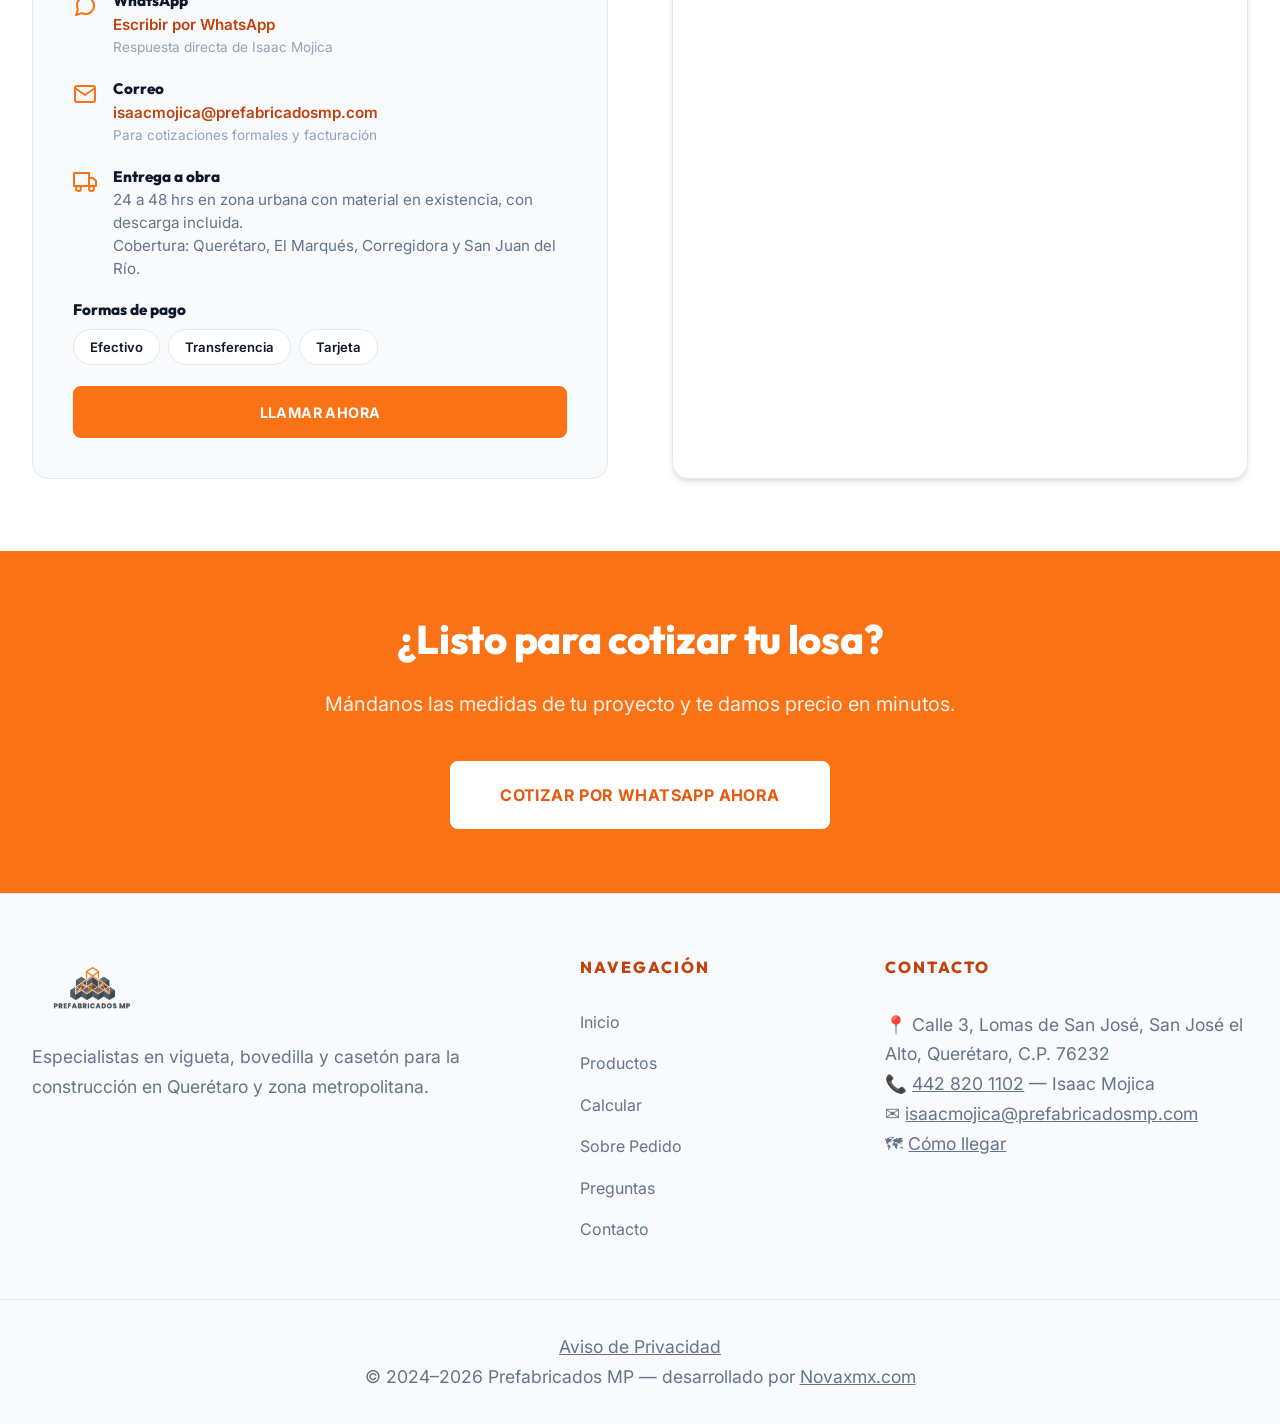
==== commit a399462c: "Reportar a Ads el contacto directo por WhatsApp o telefono Hasta ahora solo el envio del cotizador m" ====
--- a/index.html
+++ b/index.html
@@ -132,6 +132,9 @@
         // Etiqueta de la accion de conversion, formato "AW-000000000/AbC-D_efG".
         // El cotizador la lee de aqui; mientras diga PENDIENTE no reporta nada.
         window.ADS_CONVERSION = "AW-18395585163/IGjfCNa3rugcEIu12cNE";
+        // Accion aparte para el contacto directo (clic a WhatsApp o al telefono
+        // sin pasar por el formulario). Mientras diga PENDIENTE no reporta nada.
+        window.ADS_CONVERSION_CONTACTO = "AW-18395585163/PENDIENTE";
         if (window.ADS_ID.indexOf("XXXX") === -1) window.gtag("config", window.ADS_ID);
         var gaScript = document.createElement("script");
         gaScript.async = true;
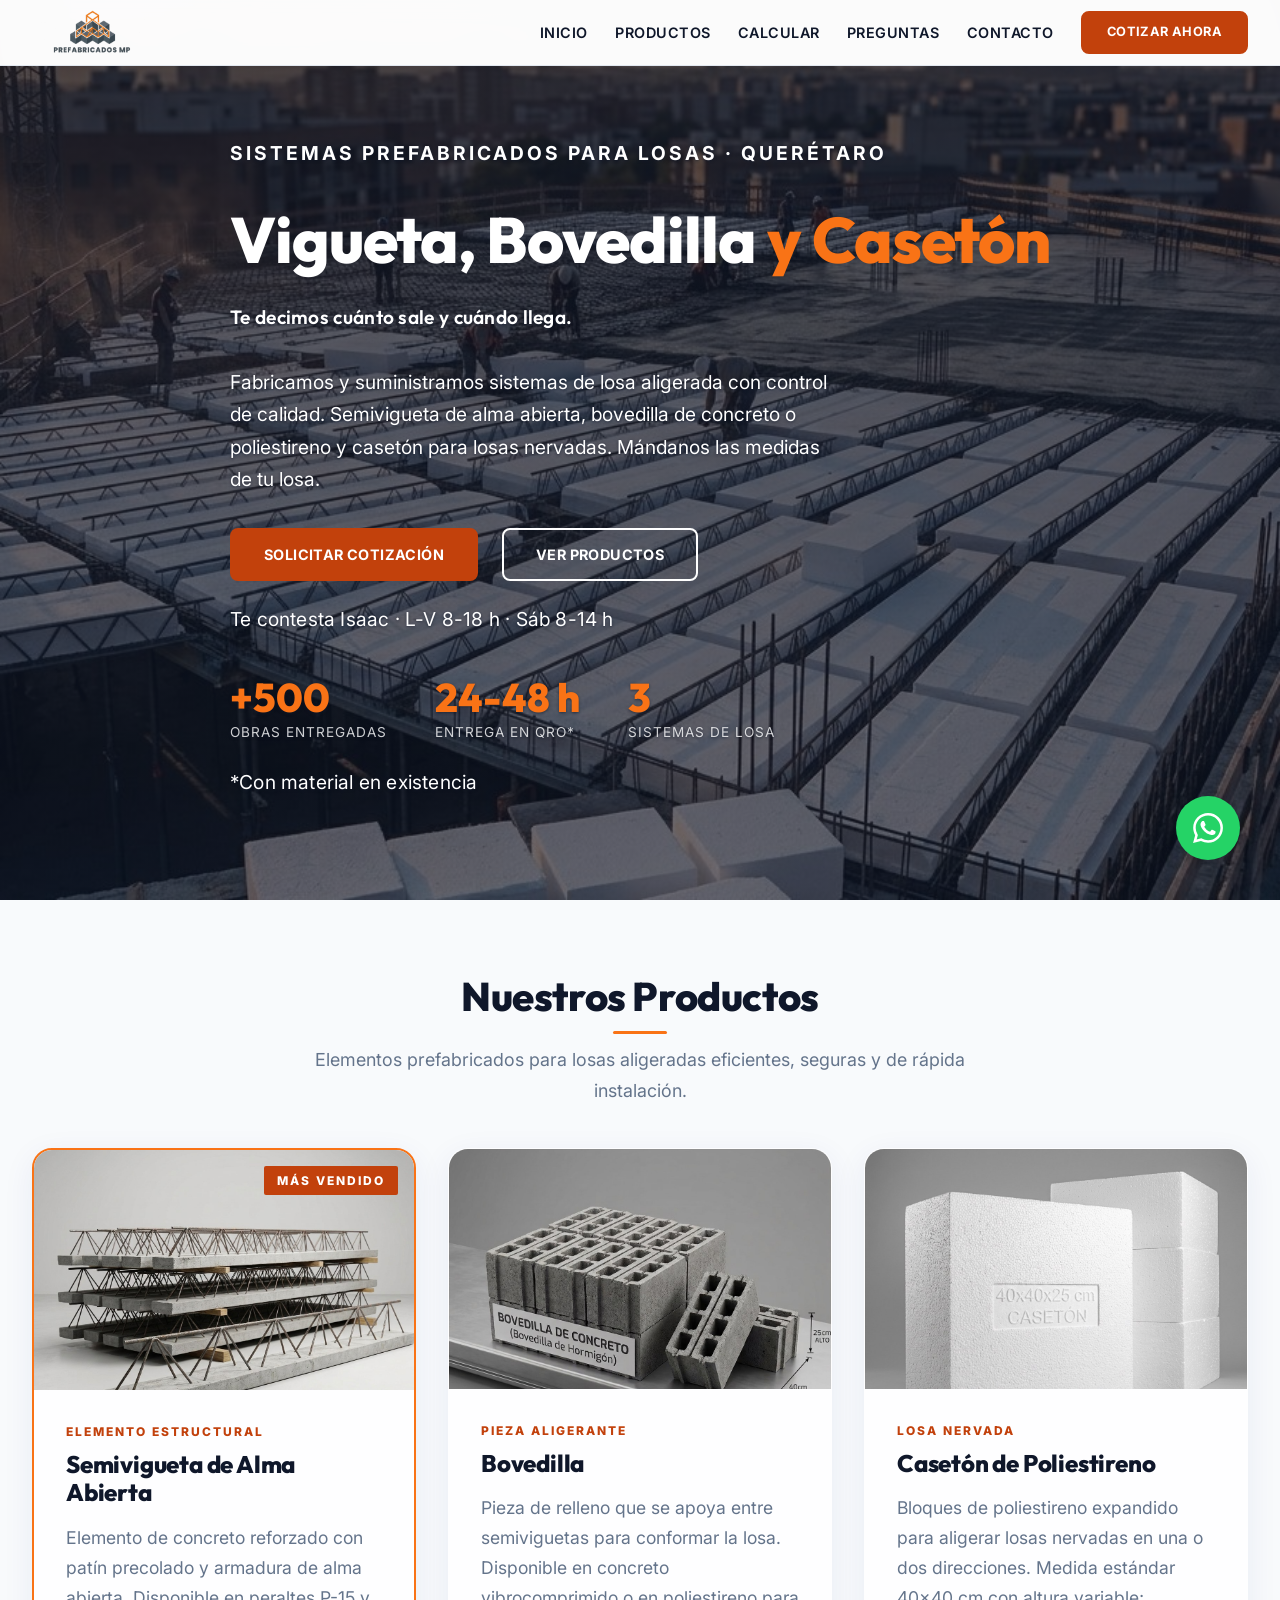
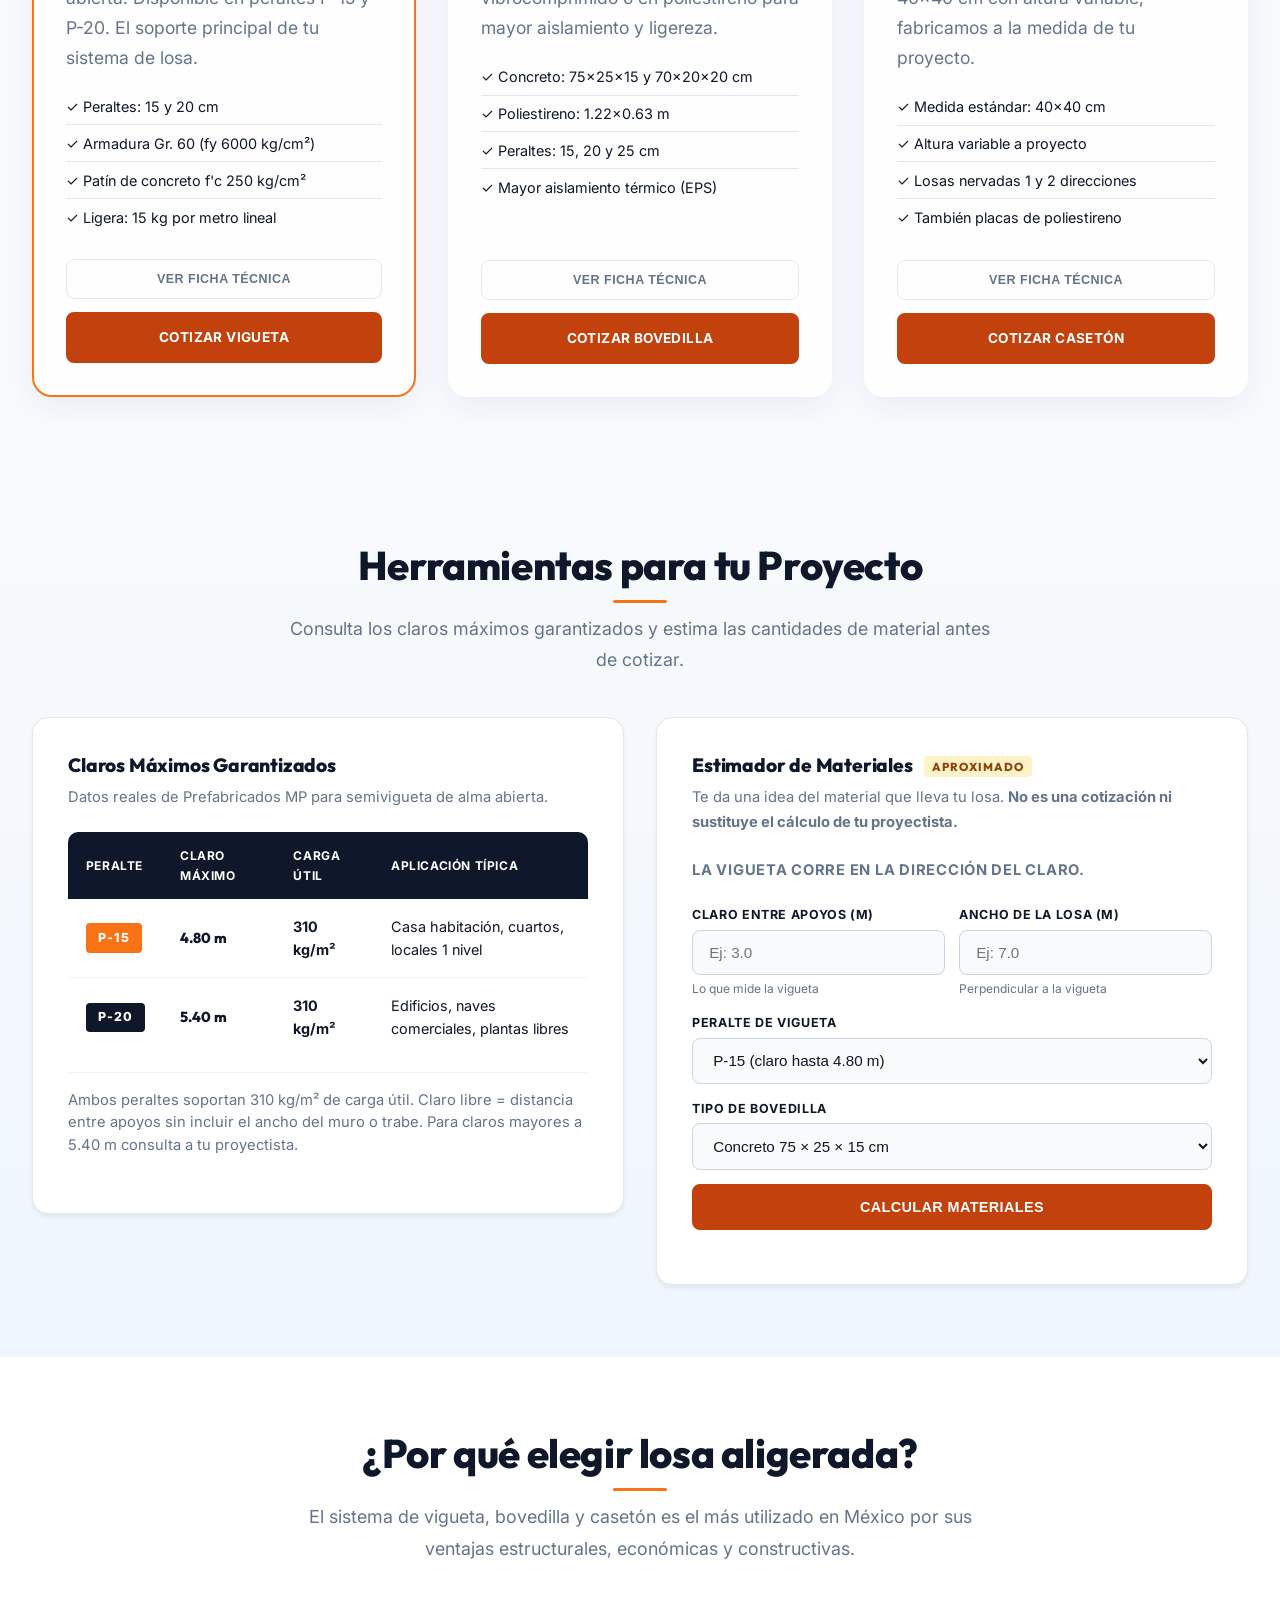
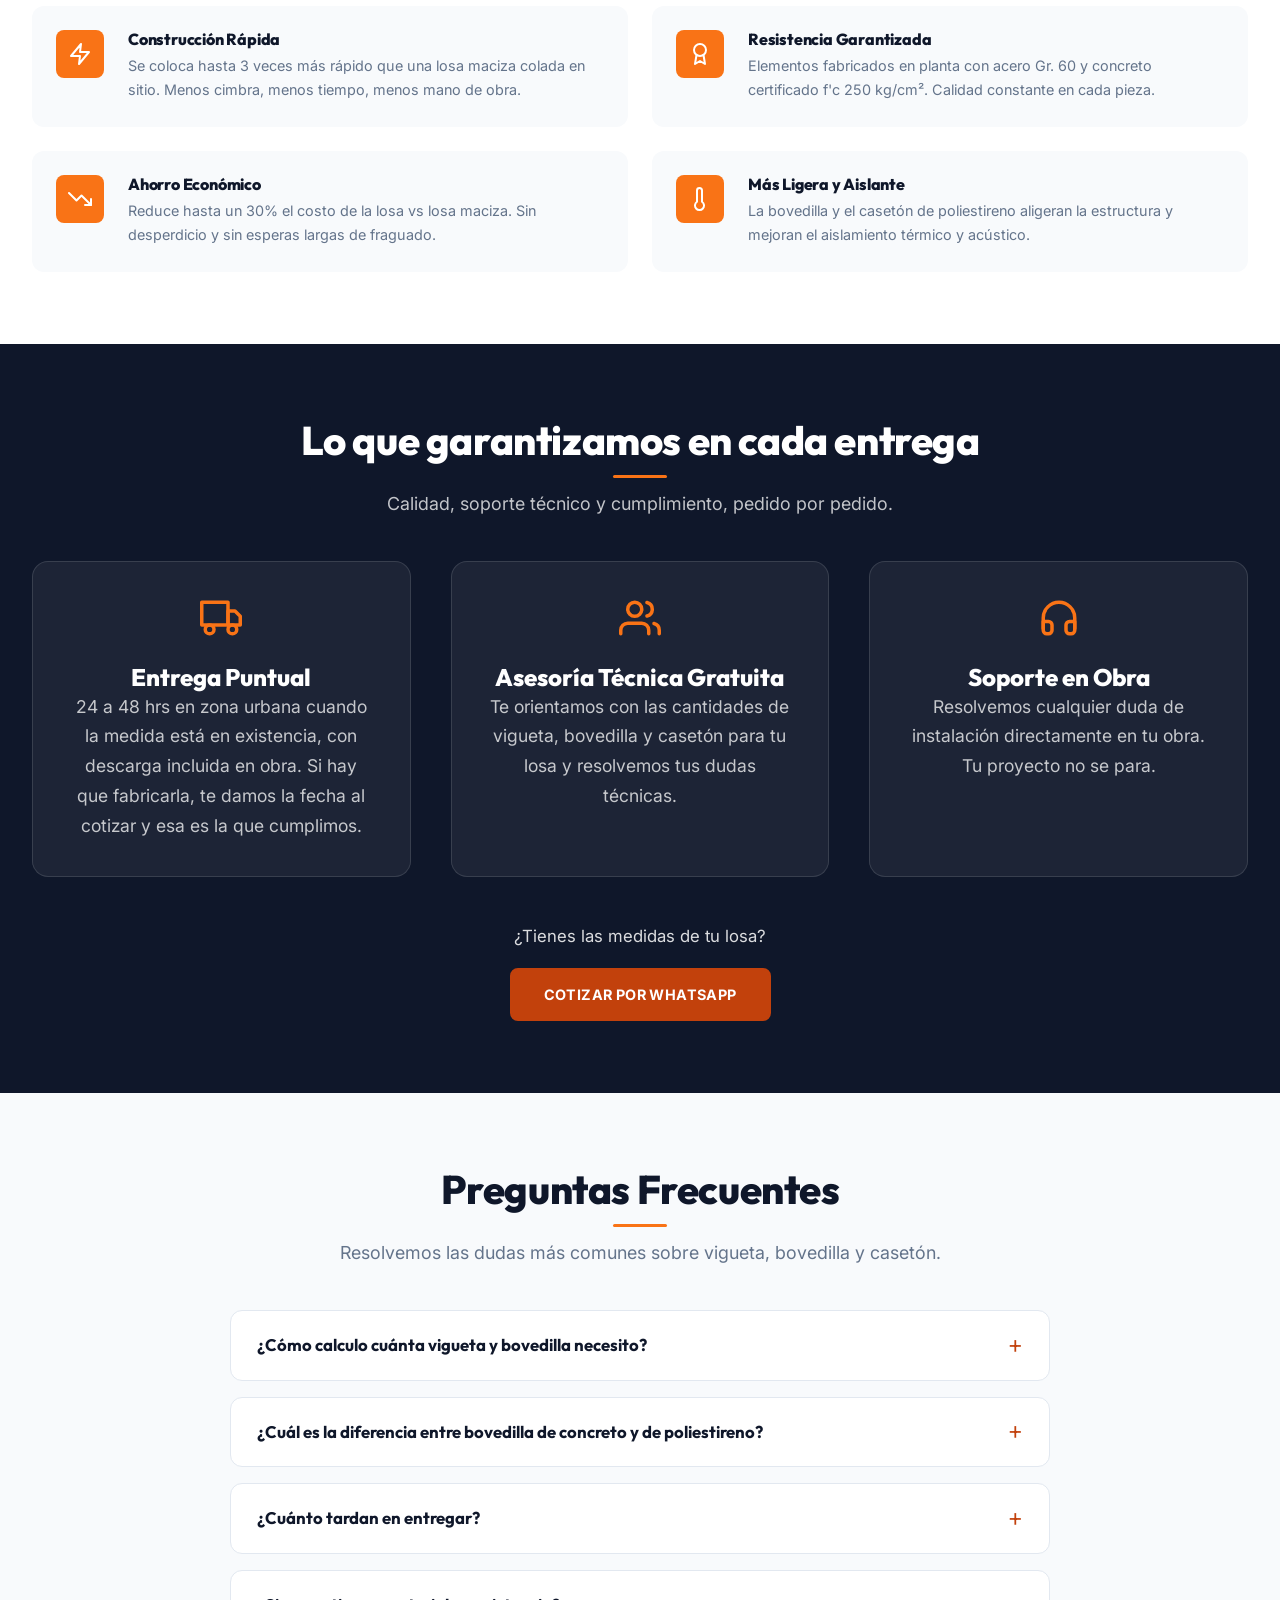
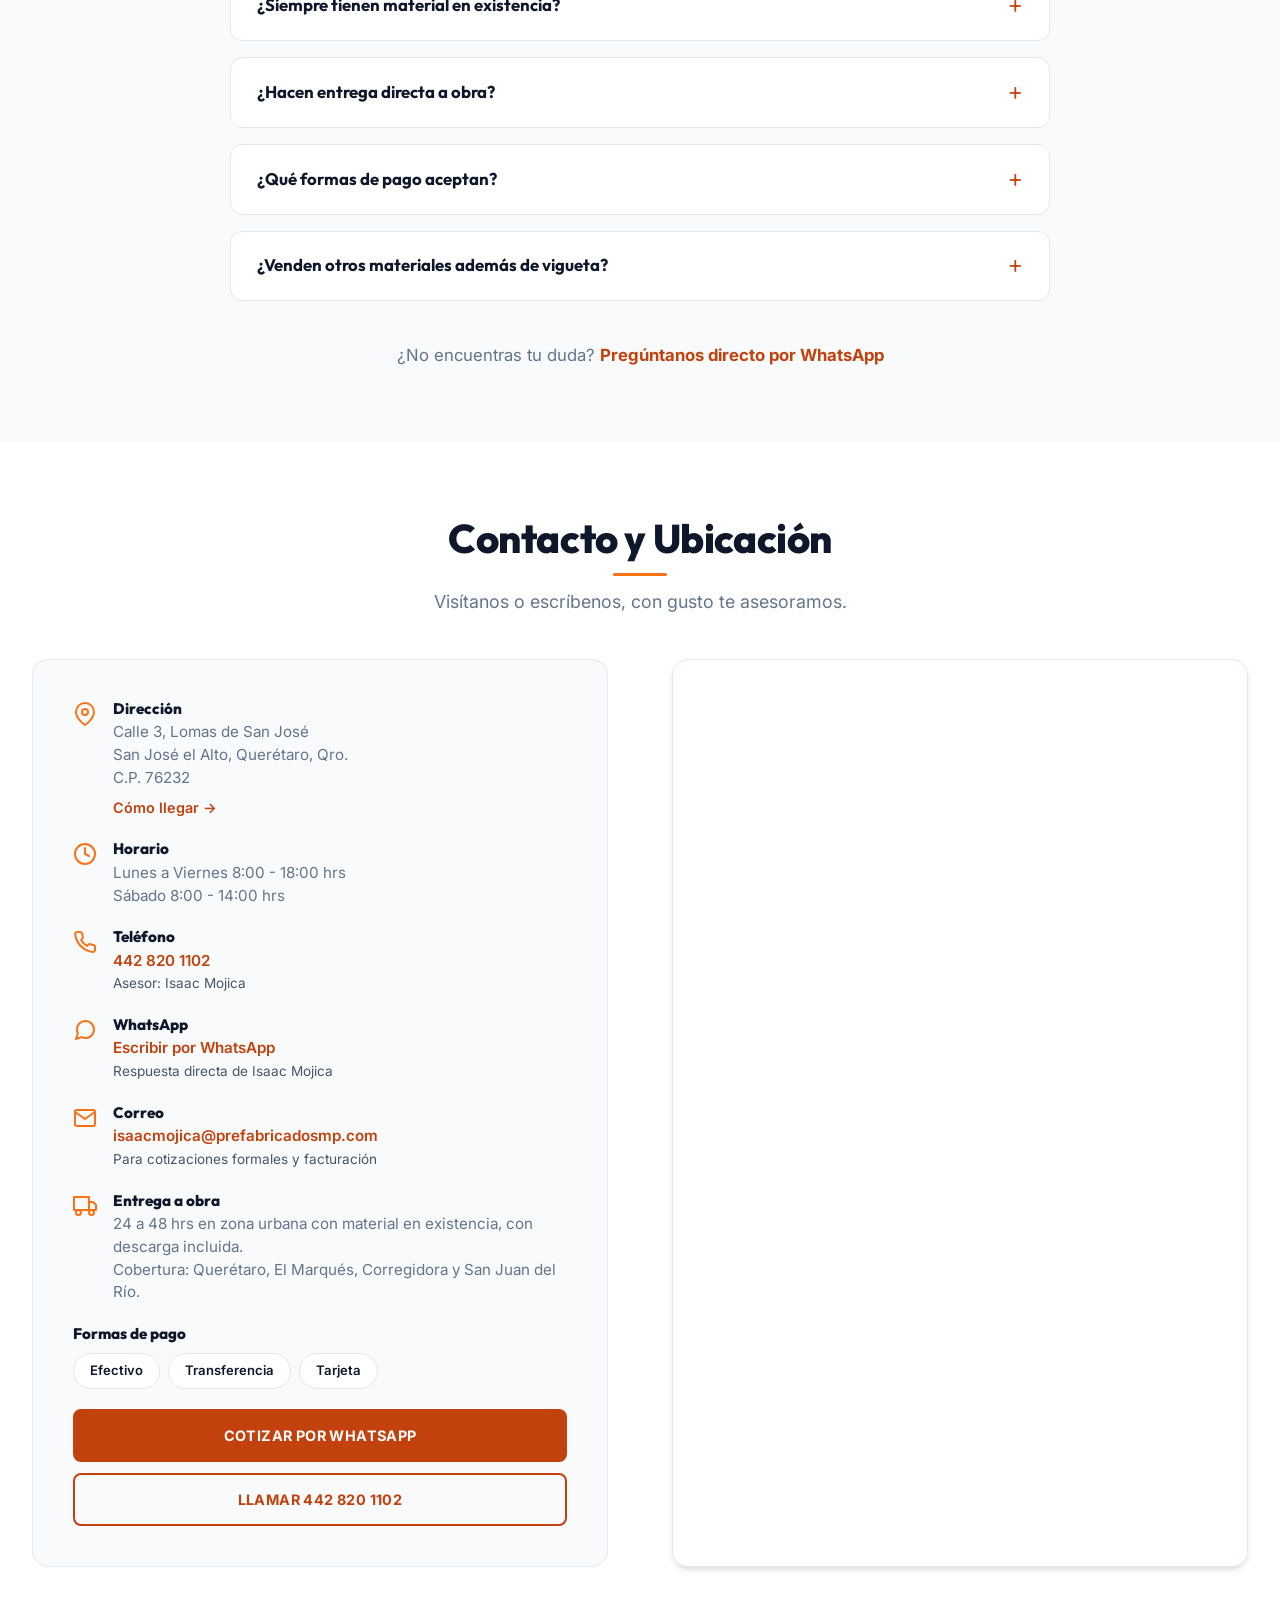
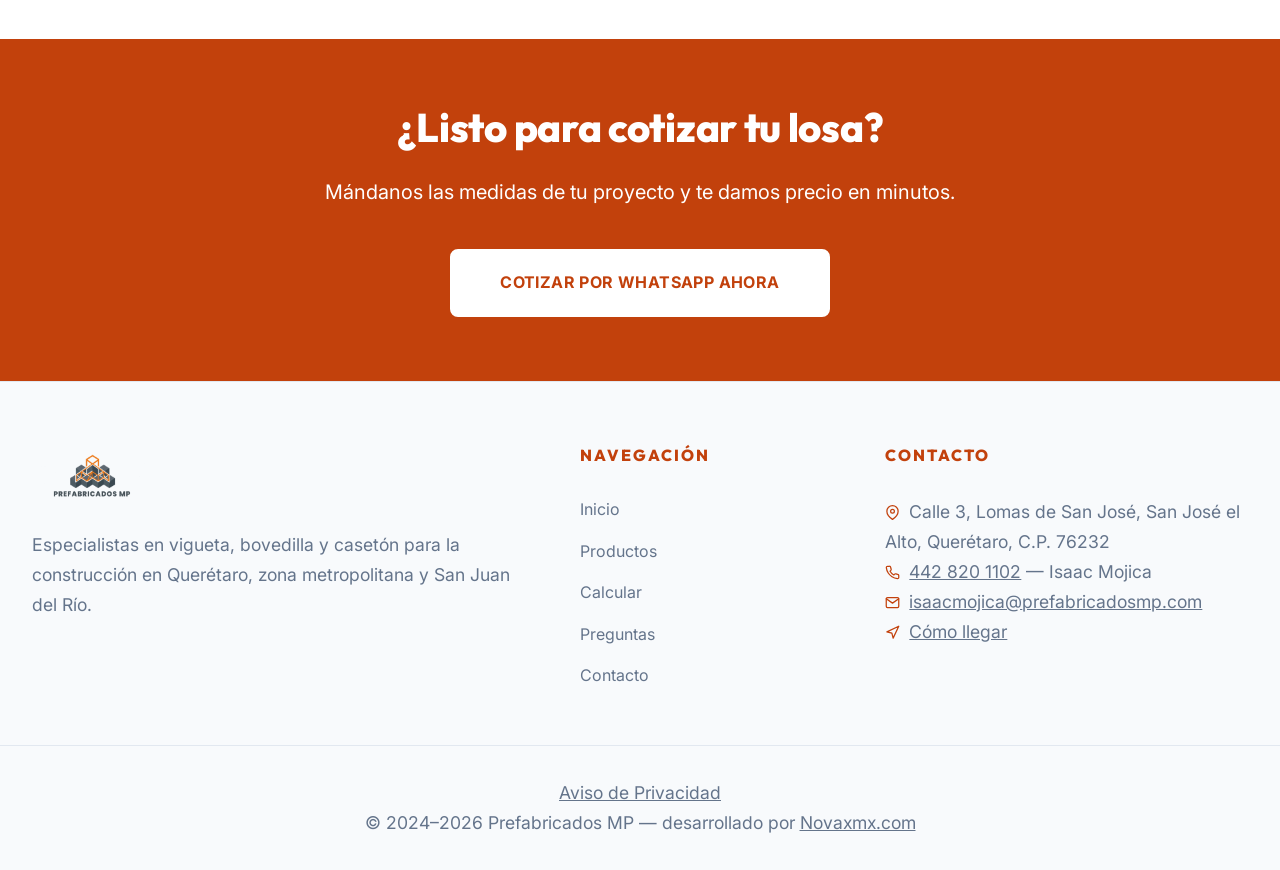
==== commit 05f659fe: "Quitar seccion de materiales y aplicar barrido de conversion y visual Lo grande: el trafico de anunc" ====
--- a/index.html
+++ b/index.html
@@ -29,7 +29,7 @@
       "name": "Prefabricados MP",
       "url": "https://prefabricadosmp.com/",
       "image": "https://prefabricadosmp.com/assets/images/hero-foto.jpg",
-      "description": "Venta de vigueta, bovedilla y casetón. Sistemas prefabricados para losas con entrega a obra en Querétaro y zona metropolitana.",
+      "description": "Venta de vigueta, bovedilla y casetón. Sistemas prefabricados para losas con entrega a obra en Querétaro, zona metropolitana y San Juan del Río.",
       "telephone": "+52 442 820 1102",
       "email": "isaacmojica@prefabricadosmp.com",
       "areaServed": ["Querétaro", "El Marqués", "Corregidora", "San Juan del Río"],
@@ -101,7 +101,7 @@
         {
           "@type": "Question",
           "name": "¿Hacen entrega directa a obra?",
-          "acceptedAnswer": { "@type": "Answer", "text": "Sí, entregamos directo en obra en Querétaro y zona metropolitana, con servicio de descarga. Consulta cobertura extendida para otras zonas." }
+          "acceptedAnswer": { "@type": "Answer", "text": "Sí, entregamos directo en obra con servicio de descarga en Querétaro, El Marqués, Corregidora y San Juan del Río. ¿Estás en otra zona? Pregúntanos por WhatsApp y te confirmamos." }
         },
         {
           "@type": "Question",
@@ -111,7 +111,7 @@
         {
           "@type": "Question",
           "name": "¿Venden otros materiales además de vigueta?",
-          "acceptedAnswer": { "@type": "Answer", "text": "Sí. Además de vigueta, bovedilla y casetón conseguimos materiales de construcción y ferretería en general sobre pedido y según disponibilidad." }
+          "acceptedAnswer": { "@type": "Answer", "text": "Sí. Además de vigueta, bovedilla y casetón conseguimos materiales de construcción y ferretería en general sobre pedido y según disponibilidad. Mándanos tu lista por WhatsApp y te cotizamos todo junto." }
         }
       ]
     }
@@ -151,7 +151,7 @@
         <li><a href="#inicio">Inicio</a></li>
         <li><a href="#productos">Productos</a></li>
         <li><a href="#tecnico">Calcular</a></li>
-        <li><a href="#materiales">Sobre Pedido</a></li><li><a href="#faq">Preguntas</a></li><li><a href="#contacto">Contacto</a></li>
+        <li><a href="#faq">Preguntas</a></li><li><a href="#contacto">Contacto</a></li>
         <li><a data-origen="header" data-form="cotizar" href="https://wa.me/524428201102?text=Hola,%20cotizacion%20vigueta%20bovedilla%20y%20caseton" class="btn-primary-sm" target="_blank" rel="noopener">Cotizar Ahora</a></li>
     </ul></nav>
 </div></header>
@@ -159,7 +159,7 @@
     <p class="hero-eyebrow fade-in">SISTEMAS PREFABRICADOS PARA LOSAS &middot; QUERÉTARO</p>
     <h1 class="fade-in">Vigueta, Bovedilla <span>y Casetón</span></h1>
     <p class="hero-slogan fade-in-delay">Te decimos cuánto sale y cuándo llega.</p>
-    <p class="fade-in-delay">Fabricamos y suministramos sistemas de losa aligerada con control de calidad. Semivigueta de alma abierta, bovedilla de concreto o poliestireno y casetón para losas nervadas. Mándanos las medidas de tu losa.</p>
+    <p class="fade-in-delay">Fabricamos y suministramos sistemas de losa aligerada con control de calidad. <span class="hero-detalle">Semivigueta de alma abierta, bovedilla de concreto o poliestireno y casetón para losas nervadas.</span> Mándanos las medidas de tu losa.</p>
     <div class="hero-btns fade-in-delay">
         <a data-origen="hero" data-form="cotizar" href="https://wa.me/524428201102?text=Hola,%20necesito%20cotizacion%20de%20vigueta%20bovedilla%20y%20caseton" class="btn-primary" target="_blank" rel="noopener">Solicitar Cotización</a>
         <a href="#productos" class="btn-secondary">Ver Productos</a>
@@ -167,10 +167,10 @@
     <p class="hero-note fade-in-delay">Te contesta Isaac &middot; L-V 8-18 h &middot; Sáb 8-14 h</p>
     <div class="hero-stats fade-in-delay">
         <div class="stat-item"><span class="stat-num">+500</span><span class="stat-label">Obras entregadas</span></div>
-        <div class="stat-item"><span class="stat-num">24-48 h</span><span class="stat-label">Entrega en Qro</span></div>
+        <div class="stat-item"><span class="stat-num">24-48 h</span><span class="stat-label">Entrega en Qro*</span></div>
         <div class="stat-item"><span class="stat-num">3</span><span class="stat-label">Sistemas de losa</span></div>
     </div>
-    <p class="hero-note fade-in-delay">Plazo para material en existencia. Si tu pedido requiere fabricación, te confirmamos la fecha al cotizar.</p>
+    <p class="hero-note fade-in-delay">*Con material en existencia</p>
 </div></section>
 <section class="products" id="productos"><div class="container">
     <div class="section-header"><h2 class="section-title">Nuestros Productos</h2>
@@ -206,6 +206,7 @@
         <div class="claros-card">
             <h3>Claros Máximos Garantizados</h3>
             <p>Datos reales de Prefabricados MP para semivigueta de alma abierta.</p>
+            <div class="tabla-scroll" tabindex="0" role="region" aria-label="Tabla de claros máximos garantizados">
             <table class="claros-table">
                 <thead><tr><th>Peralte</th><th>Claro máximo</th><th>Carga útil</th><th>Aplicación típica</th></tr></thead>
                 <tbody>
@@ -223,7 +224,8 @@
                     </tr>
                 </tbody>
             </table>
-            <p class="tech-note">Claro libre = distancia entre apoyos sin incluir el ancho del muro o trabe. Para claros mayores a 5.40 m consulta a tu proyectista.</p>
+            </div>
+            <p class="tech-note">Ambos peraltes soportan 310 kg/m² de carga útil. Claro libre = distancia entre apoyos sin incluir el ancho del muro o trabe. Para claros mayores a 5.40 m consulta a tu proyectista.</p>
         </div>
         <div class="calc-card">
             <h3>Estimador de Materiales <span class="calc-badge">Aproximado</span></h3>
@@ -262,7 +264,6 @@
             </div>
             <div class="calc-resultado" id="calcResultado">
                 <div id="calcWarning" class="calc-warning" role="alert"></div>
-                <div class="calc-aviso"><strong>Estos números son aproximados.</strong> Sirven para darte una idea y para arrancar la conversación, no para comprar con ellos. La cantidad final la confirmamos nosotros con el despiece real de tu losa.</div>
                 <div class="calc-items">
                     <div class="calc-item">
                         <span class="calc-label">Viguetas</span>
@@ -275,16 +276,16 @@
                         <span class="calc-unit" id="calcBovedillaTipo">piezas</span>
                     </div>
                 </div>
-                <p class="calc-disclaimer">El cálculo supone una losa rectangular, módulo de 80 cm entre ejes de vigueta, apoyo de 10 cm por lado, viguetas en ambos extremos y bovedillas por hilera según la medida que elegiste. No contempla huecos, escaleras, volados, trabes intermedias, desperdicio, ni el concreto, la malla y el acero de la capa de compresión. El diseño estructural de tu losa lo define tu proyectista: nosotros suministramos el material.</p>
                 <a data-origen="calculadora" data-form="cotizar" class="btn-primary" id="calcWA" href="#" target="_blank" rel="noopener">Pedir cotización con estas medidas</a>
+                <p class="calc-disclaimer">Cantidades aproximadas para arrancar la conversación: las definitivas y el precio te los confirmamos con el despiece real de tu losa. El cálculo supone una losa rectangular sin huecos, volados ni trabes intermedias, y no incluye el concreto, la malla ni el acero de la capa de compresión. El diseño estructural lo define tu proyectista.</p>
             </div>
         </div>
     </div>
 </div></section>
 <section class="why-section"><div class="container"><div class="why-grid">
     <div class="why-text">
-        <h2 class="section-title left">¿Por qué elegir losa aligerada?</h2>
-        <p class="why-intro">El sistema de vigueta, bovedilla y casetón es el más utilizado en México por sus ventajas estructurales, económicas y constructivas.</p>
+        <div class="section-header"><h2 class="section-title">¿Por qué elegir losa aligerada?</h2>
+        <p>El sistema de vigueta, bovedilla y casetón es el más utilizado en México por sus ventajas estructurales, económicas y constructivas.</p></div>
         <div class="why-list">
             <div class="why-item"><div class="why-icon"><svg viewBox="0 0 24 24" fill="none" stroke="currentColor" stroke-width="2" stroke-linecap="round" stroke-linejoin="round"><polygon points="13 2 3 14 12 14 11 22 21 10 12 10 13 2"></polygon></svg></div><div><h4>Construcción Rápida</h4><p>Se coloca hasta 3 veces más rápido que una losa maciza colada en sitio. Menos cimbra, menos tiempo, menos mano de obra.</p></div></div>
             <div class="why-item"><div class="why-icon"><svg viewBox="0 0 24 24" fill="none" stroke="currentColor" stroke-width="2" stroke-linecap="round" stroke-linejoin="round"><circle cx="12" cy="8" r="6"></circle><polyline points="15.5 13 17 22 12 19 7 22 8.5 13"></polyline></svg></div><div><h4>Resistencia Garantizada</h4><p>Elementos fabricados en planta con acero Gr. 60 y concreto certificado f'c 250 kg/cm². Calidad constante en cada pieza.</p></div></div>
@@ -294,17 +295,16 @@
     
 </div></div></section>
 <section class="guarantees-section"><div class="container">
-    <div class="section-header"><h2 class="section-title">Por Qué Comprar con Nosotros</h2><p>Calidad, soporte técnico y cumplimiento en cada entrega.</p></div>
+    <div class="section-header light"><h2 class="section-title">Lo que garantizamos en cada entrega</h2><p>Calidad, soporte técnico y cumplimiento, pedido por pedido.</p></div>
     <div class="guarantees-grid">
         <div class="guarantee-card"><div class="guarantee-icon"><svg viewBox="0 0 24 24" fill="none" stroke="currentColor" stroke-width="2" stroke-linecap="round" stroke-linejoin="round"><rect x="1" y="3" width="15" height="13"></rect><polygon points="16 8 20 8 23 11 23 16 16 16 16 8"></polygon><circle cx="5.5" cy="18.5" r="2.5"></circle><circle cx="18.5" cy="18.5" r="2.5"></circle></svg></div><h3>Entrega Puntual</h3><p>24 a 48 hrs en zona urbana cuando la medida está en existencia, con descarga incluida en obra. Si hay que fabricarla, te damos la fecha al cotizar y esa es la que cumplimos.</p></div>
         <div class="guarantee-card"><div class="guarantee-icon"><svg viewBox="0 0 24 24" fill="none" stroke="currentColor" stroke-width="2" stroke-linecap="round" stroke-linejoin="round"><path d="M17 21v-2a4 4 0 0 0-4-4H5a4 4 0 0 0-4 4v2"></path><circle cx="9" cy="7" r="4"></circle><path d="M23 21v-2a4 4 0 0 0-3-3.87"></path><path d="M16 3.13a4 4 0 0 1 0 7.75"></path></svg></div><h3>Asesoría Técnica Gratuita</h3><p>Te orientamos con las cantidades de vigueta, bovedilla y casetón para tu losa y resolvemos tus dudas técnicas.</p></div>
         <div class="guarantee-card"><div class="guarantee-icon"><svg viewBox="0 0 24 24" fill="none" stroke="currentColor" stroke-width="2" stroke-linecap="round" stroke-linejoin="round"><path d="M3 18v-6a9 9 0 0 1 18 0v6"></path><path d="M21 19a2 2 0 0 1-2 2h-1a2 2 0 0 1-2-2v-3a2 2 0 0 1 2-2h3zM3 19a2 2 0 0 0 2 2h1a2 2 0 0 0 2-2v-3a2 2 0 0 0-2-2H3z"></path></svg></div><h3>Soporte en Obra</h3><p>Resolvemos cualquier duda de instalación directamente en tu obra. Tu proyecto no se para.</p></div>
     </div>
-    
+    <div class="garantias-cta"><p>¿Tienes las medidas de tu losa?</p><a data-origen="garantias" data-form="cotizar" href="https://wa.me/524428201102?text=Hola,%20quiero%20cotizar%20mi%20losa" class="btn-primary" target="_blank" rel="noopener">Cotizar por WhatsApp</a></div>
 </div></section>
-<section id="materiales" class="materials-section"><div class="container"><div class="section-header light"><span class="hero-eyebrow">Servicio Adicional</span><h2 class="section-title">Surtimos tu Obra Completa</h2><p>Nuestra especialidad es la vigueta, bovedilla y casetón, pero para que no detengas tu obra también conseguimos materiales de construcción y ferretería en general bajo pedido.</p></div><div class="materials-grid"><div class="material-chip"><svg viewBox="0 0 24 24" fill="none" stroke="currentColor" stroke-width="2" stroke-linecap="round" stroke-linejoin="round"><polygon points="12 2 2 7 12 12 22 7 12 2"></polygon><polyline points="2 17 12 22 22 17"></polyline><polyline points="2 12 12 17 22 12"></polyline></svg><span>Cemento y agregados</span></div><div class="material-chip"><svg viewBox="0 0 24 24" fill="none" stroke="currentColor" stroke-width="2" stroke-linecap="round" stroke-linejoin="round"><line x1="4" y1="6" x2="20" y2="6"></line><line x1="4" y1="12" x2="20" y2="12"></line><line x1="4" y1="18" x2="20" y2="18"></line></svg><span>Acero y varilla</span></div><div class="material-chip"><svg viewBox="0 0 24 24" fill="none" stroke="currentColor" stroke-width="2" stroke-linecap="round" stroke-linejoin="round"><rect x="3" y="3" width="7" height="7"></rect><rect x="14" y="3" width="7" height="7"></rect><rect x="14" y="14" width="7" height="7"></rect><rect x="3" y="14" width="7" height="7"></rect></svg><span>Block y tabique</span></div></div><div class="materials-note"><svg viewBox="0 0 24 24" fill="none" stroke="currentColor" stroke-width="2" stroke-linecap="round" stroke-linejoin="round"><path d="M22 11.08V12a10 10 0 1 1-5.93-9.14"></path><polyline points="22 4 12 14.01 9 11.01"></polyline></svg><p><strong>Materiales sobre pedido y sujetos a disponibilidad.</strong> Consulta tiempos de entrega y mínimos de compra. Mándanos tu lista y te cotizamos todo junto.</p><a data-origen="calc-enviar" href="https://wa.me/524428201102?text=Hola,%20quiero%20cotizar%20materiales%20de%20construccion%20sobre%20pedido" class="btn-primary" target="_blank" rel="noopener">Enviar mi Lista</a></div></div></section>
-<section id="faq" class="faq-section"><div class="container"><div class="section-header"><h2 class="section-title">Preguntas Frecuentes</h2><p>Resolvemos las dudas más comunes sobre vigueta, bovedilla y casetón.</p></div><div class="faq-list"><details class="faq-item"><summary>¿Cómo calculo cuánta vigueta y bovedilla necesito?</summary><div class="faq-a"><p>Con las medidas de tu losa (largo, ancho y claro) te damos una estimación aproximada de las piezas que podrías necesitar, sin costo. Mándanos un croquis o las medidas por WhatsApp y te orientamos. Las cantidades finales dependen del diseño y las condiciones de tu obra.</p></div></details><details class="faq-item"><summary>¿Cuál es la diferencia entre bovedilla de concreto y de poliestireno?</summary><div class="faq-a"><p>La de concreto es más económica y resistente al manejo; la de poliestireno es más ligera y da mejor aislamiento térmico y acústico. Ambas son compatibles con nuestra vigueta.</p></div></details><details class="faq-item"><summary>¿Cuánto tardan en entregar?</summary><div class="faq-a"><p>En zona urbana de Querétaro entregamos de 24 a 48 horas siempre que la medida esté en existencia. Si tu pedido requiere fabricación, es foráneo o es de volumen grande, te confirmamos la fecha al momento de cotizar y esa es la que nos comprometemos a cumplir. Consúltanos la existencia de tu medida antes de programar el colado.</p></div></details><details class="faq-item"><summary>¿Siempre tienen material en existencia?</summary><div class="faq-a"><p>Manejamos existencia de las medidas de mayor rotación. Las medidas especiales, el casetón a proyecto y los volúmenes grandes se fabrican sobre pedido. Antes de programar tu colado escríbenos con la medida y el volumen que necesitas y te decimos de inmediato si sale de existencia o cuántos días toma fabricarlo.</p></div></details><details class="faq-item"><summary>¿Hacen entrega directa a obra?</summary><div class="faq-a"><p>Sí, entregamos directo en obra en Querétaro y zona metropolitana, con servicio de descarga. Consulta cobertura extendida para otras zonas.</p></div></details><details class="faq-item"><summary>¿Qué formas de pago aceptan?</summary><div class="faq-a"><p>Efectivo, transferencia y tarjeta.</p></div></details><details class="faq-item"><summary>¿Venden otros materiales además de vigueta?</summary><div class="faq-a"><p>Sí. Además de vigueta, bovedilla y casetón conseguimos materiales de construcción y ferretería en general sobre pedido y según disponibilidad.</p></div></details></div><p class="comparison-note">¿No encuentras tu duda? <a data-origen="faq" data-form="si-anuncio" href="https://wa.me/524428201102?text=Hola,%20tengo%20una%20pregunta" target="_blank" rel="noopener">Pregúntanos directo por WhatsApp</a></p></div></section>
-<section id="contacto" class="contact-section"><div class="container"><div class="section-header"><h2 class="section-title">Contacto y Ubicación</h2><p>Visítanos o escríbenos, con gusto te asesoramos.</p></div><div class="contact-grid grid-2"><div class="contact-card"><div class="contact-row"><svg viewBox="0 0 24 24" fill="none" stroke="currentColor" stroke-width="2" stroke-linecap="round" stroke-linejoin="round"><path d="M21 10c0 7-9 13-9 13s-9-6-9-13a9 9 0 0 1 18 0z"></path><circle cx="12" cy="10" r="3"></circle></svg><div><h4>Dirección</h4><p>Calle 3, Lomas de San José<br>San José el Alto, Querétaro, Qro.<br>C.P. 76232</p><p><a href="https://maps.app.goo.gl/e4Yv3JYZH8T6TnMW6" target="_blank" rel="noopener" class="contact-link">Cómo llegar &#8594;</a></p></div></div><div class="contact-row"><svg viewBox="0 0 24 24" fill="none" stroke="currentColor" stroke-width="2" stroke-linecap="round" stroke-linejoin="round"><circle cx="12" cy="12" r="10"></circle><polyline points="12 6 12 12 16 14"></polyline></svg><div><h4>Horario</h4><p>Lunes a Viernes 8:00 - 18:00 hrs<br>Sábado 8:00 - 14:00 hrs</p></div></div><div class="contact-row"><svg viewBox="0 0 24 24" fill="none" stroke="currentColor" stroke-width="2" stroke-linecap="round" stroke-linejoin="round"><path d="M22 16.92v3a2 2 0 0 1-2.18 2 19.79 19.79 0 0 1-8.63-3.07 19.5 19.5 0 0 1-6-6 19.79 19.79 0 0 1-3.07-8.67A2 2 0 0 1 4.11 2h3a2 2 0 0 1 2 1.72 12.84 12.84 0 0 0 .7 2.81 2 2 0 0 1-.45 2.11L8.09 9.91a16 16 0 0 0 6 6l1.27-1.27a2 2 0 0 1 2.11-.45 12.84 12.84 0 0 0 2.81.7A2 2 0 0 1 22 16.92z"></path></svg><div><h4>Teléfono</h4><p><a data-origen="contacto-tel" href="tel:+524428201102">442 820 1102</a><br><span class="contact-meta">Asesor: Isaac Mojica</span></p></div></div><div class="contact-row"><svg viewBox="0 0 24 24" fill="none" stroke="currentColor" stroke-width="2" stroke-linecap="round" stroke-linejoin="round"><path d="M21 11.5a8.38 8.38 0 0 1-.9 3.8 8.5 8.5 0 0 1-7.6 4.7 8.38 8.38 0 0 1-3.8-.9L3 21l1.9-5.7a8.38 8.38 0 0 1-.9-3.8 8.5 8.5 0 0 1 4.7-7.6 8.38 8.38 0 0 1 3.8-.9h.5a8.48 8.48 0 0 1 8 8z"></path></svg><div><h4>WhatsApp</h4><p><a data-origen="contacto-whatsapp" data-form="si-anuncio" href="https://wa.me/524428201102" target="_blank" rel="noopener">Escribir por WhatsApp</a><br><span class="contact-meta">Respuesta directa de Isaac Mojica</span></p></div></div><div class="contact-row"><svg viewBox="0 0 24 24" fill="none" stroke="currentColor" stroke-width="2" stroke-linecap="round" stroke-linejoin="round"><path d="M4 4h16c1.1 0 2 .9 2 2v12c0 1.1-.9 2-2 2H4c-1.1 0-2-.9-2-2V6c0-1.1.9-2 2-2z"></path><polyline points="22,6 12,13 2,6"></polyline></svg><div><h4>Correo</h4><p><a href="mailto:isaacmojica@prefabricadosmp.com">isaacmojica@prefabricadosmp.com</a><br><span class="contact-meta">Para cotizaciones formales y facturación</span></p></div></div><div class="contact-row"><svg viewBox="0 0 24 24" fill="none" stroke="currentColor" stroke-width="2" stroke-linecap="round" stroke-linejoin="round"><rect x="1" y="3" width="15" height="13"></rect><polygon points="16 8 20 8 23 11 23 16 16 16 16 8"></polygon><circle cx="5.5" cy="18.5" r="2.5"></circle><circle cx="18.5" cy="18.5" r="2.5"></circle></svg><div><h4>Entrega a obra</h4><p>24 a 48 hrs en zona urbana con material en existencia, con descarga incluida.<br>Cobertura: Querétaro, El Marqués, Corregidora y San Juan del Río.</p></div></div><div class="pay-methods"><h4>Formas de pago</h4><div class="pay-chips"><span>Efectivo</span><span>Transferencia</span><span>Tarjeta</span></div></div><a data-origen="contacto-llamar" href="tel:+524428201102" class="btn-primary">Llamar ahora</a></div><div class="contact-map"><iframe src="https://maps.google.com/maps?q=20.6530039,-100.3827597&z=16&output=embed" width="600" height="450" style="border:0;" allowfullscreen="" loading="lazy" referrerpolicy="no-referrer-when-downgrade" title="Ubicación Prefabricados MP"></iframe></div></div></div></section>
+<section id="faq" class="faq-section"><div class="container"><div class="section-header"><h2 class="section-title">Preguntas Frecuentes</h2><p>Resolvemos las dudas más comunes sobre vigueta, bovedilla y casetón.</p></div><div class="faq-list"><details class="faq-item"><summary>¿Cómo calculo cuánta vigueta y bovedilla necesito?</summary><div class="faq-a"><p>Con las medidas de tu losa (largo, ancho y claro) te damos una estimación aproximada de las piezas que podrías necesitar, sin costo. Mándanos un croquis o las medidas por WhatsApp y te orientamos. Las cantidades finales dependen del diseño y las condiciones de tu obra.</p></div></details><details class="faq-item"><summary>¿Cuál es la diferencia entre bovedilla de concreto y de poliestireno?</summary><div class="faq-a"><p>La de concreto es más económica y resistente al manejo; la de poliestireno es más ligera y da mejor aislamiento térmico y acústico. Ambas son compatibles con nuestra vigueta.</p></div></details><details class="faq-item"><summary>¿Cuánto tardan en entregar?</summary><div class="faq-a"><p>En zona urbana de Querétaro entregamos de 24 a 48 horas siempre que la medida esté en existencia. Si tu pedido requiere fabricación, es foráneo o es de volumen grande, te confirmamos la fecha al momento de cotizar y esa es la que nos comprometemos a cumplir. Consúltanos la existencia de tu medida antes de programar el colado.</p></div></details><details class="faq-item"><summary>¿Siempre tienen material en existencia?</summary><div class="faq-a"><p>Manejamos existencia de las medidas de mayor rotación. Las medidas especiales, el casetón a proyecto y los volúmenes grandes se fabrican sobre pedido. Antes de programar tu colado escríbenos con la medida y el volumen que necesitas y te decimos de inmediato si sale de existencia o cuántos días toma fabricarlo.</p></div></details><details class="faq-item"><summary>¿Hacen entrega directa a obra?</summary><div class="faq-a"><p>Sí, entregamos directo en obra con servicio de descarga en Querétaro, El Marqués, Corregidora y San Juan del Río. ¿Estás en otra zona? <a data-origen="faq-cobertura" data-form="si-anuncio" href="https://wa.me/524428201102?text=Hola,%20quiero%20saber%20si%20entregan%20en%20mi%20zona" target="_blank" rel="noopener">Pregúntanos por WhatsApp</a> y te confirmamos.</p></div></details><details class="faq-item"><summary>¿Qué formas de pago aceptan?</summary><div class="faq-a"><p>Efectivo, transferencia y tarjeta.</p></div></details><details class="faq-item"><summary>¿Venden otros materiales además de vigueta?</summary><div class="faq-a"><p>Sí. Además de vigueta, bovedilla y casetón conseguimos materiales de construcción y ferretería en general sobre pedido y según disponibilidad. <a data-origen="faq-materiales" data-form="si-anuncio" href="https://wa.me/524428201102?text=Hola,%20quiero%20cotizar%20materiales%20de%20construccion%20sobre%20pedido" target="_blank" rel="noopener">Mándanos tu lista por WhatsApp</a> y te cotizamos todo junto.</p></div></details></div><p class="comparison-note">¿No encuentras tu duda? <a data-origen="faq" data-form="si-anuncio" href="https://wa.me/524428201102?text=Hola,%20tengo%20una%20pregunta" target="_blank" rel="noopener">Pregúntanos directo por WhatsApp</a></p></div></section>
+<section id="contacto" class="contact-section"><div class="container"><div class="section-header"><h2 class="section-title">Contacto y Ubicación</h2><p>Visítanos o escríbenos, con gusto te asesoramos.</p></div><div class="contact-grid grid-2"><div class="contact-card"><div class="contact-row"><svg viewBox="0 0 24 24" fill="none" stroke="currentColor" stroke-width="2" stroke-linecap="round" stroke-linejoin="round"><path d="M21 10c0 7-9 13-9 13s-9-6-9-13a9 9 0 0 1 18 0z"></path><circle cx="12" cy="10" r="3"></circle></svg><div><h4>Dirección</h4><p>Calle 3, Lomas de San José<br>San José el Alto, Querétaro, Qro.<br>C.P. 76232</p><p><a href="https://maps.app.goo.gl/e4Yv3JYZH8T6TnMW6" target="_blank" rel="noopener" class="contact-link">Cómo llegar &#8594;</a></p></div></div><div class="contact-row"><svg viewBox="0 0 24 24" fill="none" stroke="currentColor" stroke-width="2" stroke-linecap="round" stroke-linejoin="round"><circle cx="12" cy="12" r="10"></circle><polyline points="12 6 12 12 16 14"></polyline></svg><div><h4>Horario</h4><p>Lunes a Viernes 8:00 - 18:00 hrs<br>Sábado 8:00 - 14:00 hrs</p></div></div><div class="contact-row"><svg viewBox="0 0 24 24" fill="none" stroke="currentColor" stroke-width="2" stroke-linecap="round" stroke-linejoin="round"><path d="M22 16.92v3a2 2 0 0 1-2.18 2 19.79 19.79 0 0 1-8.63-3.07 19.5 19.5 0 0 1-6-6 19.79 19.79 0 0 1-3.07-8.67A2 2 0 0 1 4.11 2h3a2 2 0 0 1 2 1.72 12.84 12.84 0 0 0 .7 2.81 2 2 0 0 1-.45 2.11L8.09 9.91a16 16 0 0 0 6 6l1.27-1.27a2 2 0 0 1 2.11-.45 12.84 12.84 0 0 0 2.81.7A2 2 0 0 1 22 16.92z"></path></svg><div><h4>Teléfono</h4><p><a data-origen="contacto-tel" href="tel:+524428201102">442 820 1102</a><br><span class="contact-meta">Asesor: Isaac Mojica</span></p></div></div><div class="contact-row"><svg viewBox="0 0 24 24" fill="none" stroke="currentColor" stroke-width="2" stroke-linecap="round" stroke-linejoin="round"><path d="M21 11.5a8.38 8.38 0 0 1-.9 3.8 8.5 8.5 0 0 1-7.6 4.7 8.38 8.38 0 0 1-3.8-.9L3 21l1.9-5.7a8.38 8.38 0 0 1-.9-3.8 8.5 8.5 0 0 1 4.7-7.6 8.38 8.38 0 0 1 3.8-.9h.5a8.48 8.48 0 0 1 8 8z"></path></svg><div><h4>WhatsApp</h4><p><a data-origen="contacto-whatsapp" data-form="si-anuncio" href="https://wa.me/524428201102" target="_blank" rel="noopener">Escribir por WhatsApp</a><br><span class="contact-meta">Respuesta directa de Isaac Mojica</span></p></div></div><div class="contact-row"><svg viewBox="0 0 24 24" fill="none" stroke="currentColor" stroke-width="2" stroke-linecap="round" stroke-linejoin="round"><path d="M4 4h16c1.1 0 2 .9 2 2v12c0 1.1-.9 2-2 2H4c-1.1 0-2-.9-2-2V6c0-1.1.9-2 2-2z"></path><polyline points="22,6 12,13 2,6"></polyline></svg><div><h4>Correo</h4><p><a href="mailto:isaacmojica@prefabricadosmp.com">isaacmojica@<wbr>prefabricadosmp.com</a><br><span class="contact-meta">Para cotizaciones formales y facturación</span></p></div></div><div class="contact-row"><svg viewBox="0 0 24 24" fill="none" stroke="currentColor" stroke-width="2" stroke-linecap="round" stroke-linejoin="round"><rect x="1" y="3" width="15" height="13"></rect><polygon points="16 8 20 8 23 11 23 16 16 16 16 8"></polygon><circle cx="5.5" cy="18.5" r="2.5"></circle><circle cx="18.5" cy="18.5" r="2.5"></circle></svg><div><h4>Entrega a obra</h4><p>24 a 48 hrs en zona urbana con material en existencia, con descarga incluida.<br>Cobertura: Querétaro, El Marqués, Corregidora y San Juan del Río.</p></div></div><div class="pay-methods"><h4>Formas de pago</h4><div class="pay-chips"><span>Efectivo</span><span>Transferencia</span><span>Tarjeta</span></div></div><div class="contact-ctas"><a data-origen="contacto-whatsapp-btn" data-form="si-anuncio" href="https://wa.me/524428201102?text=Hola,%20quiero%20cotizar%20mi%20losa" class="btn-primary" target="_blank" rel="noopener">Cotizar por WhatsApp</a><a data-origen="contacto-llamar" href="tel:+524428201102" class="btn-llamar">Llamar 442 820 1102</a></div></div><div class="contact-map"><iframe src="https://maps.google.com/maps?q=20.6530039,-100.3827597&z=16&output=embed" width="600" height="450" style="border:0;" allowfullscreen="" loading="lazy" referrerpolicy="no-referrer-when-downgrade" title="Ubicación Prefabricados MP"></iframe></div></div></div></section>
 <section class="cta-banner"><div class="container text-center">
     <h2>¿Listo para cotizar tu losa?</h2>
     <p>Mándanos las medidas de tu proyecto y te damos precio en minutos.</p>
@@ -313,14 +313,14 @@
 <footer><div class="container footer-grid">
     <div class="footer-brand">
         <a href="#inicio" class="logo"><img src="assets/logo.png" alt="Prefabricados MP" class="logo-img" width="361" height="180" loading="lazy"></a>
-        <p>Especialistas en vigueta, bovedilla y casetón para la construcción en Querétaro y zona metropolitana.</p></div>
+        <p>Especialistas en vigueta, bovedilla y casetón para la construcción en Querétaro, zona metropolitana y San Juan del Río.</p></div>
     <div class="footer-links"><h4>Navegación</h4><ul>
         <li><a href="#inicio">Inicio</a></li><li><a href="#productos">Productos</a></li>
-        <li><a href="#tecnico">Calcular</a></li><li><a href="#materiales">Sobre Pedido</a></li>
+        <li><a href="#tecnico">Calcular</a></li>
         <li><a href="#faq">Preguntas</a></li><li><a href="#contacto">Contacto</a></li>
     </ul></div>
     <div class="footer-contact"><h4>Contacto</h4>
-        <p>&#128205; Calle 3, Lomas de San José, San José el Alto, Querétaro, C.P. 76232</p><p>&#128222; <a data-origen="footer-tel" href="tel:+524428201102" style="color:inherit;">442 820 1102</a> &mdash; Isaac Mojica</p><p>&#9993; <a href="mailto:isaacmojica@prefabricadosmp.com" style="color:inherit;">isaacmojica@prefabricadosmp.com</a></p><p>&#128506; <a href="https://maps.app.goo.gl/e4Yv3JYZH8T6TnMW6" target="_blank" rel="noopener" style="color:inherit;">Cómo llegar</a></p>
+        <p><svg viewBox="0 0 24 24" fill="none" stroke="currentColor" stroke-width="2" stroke-linecap="round" stroke-linejoin="round" aria-hidden="true"><path d="M21 10c0 7-9 13-9 13s-9-6-9-13a9 9 0 0 1 18 0z"></path><circle cx="12" cy="10" r="3"></circle></svg> Calle 3, Lomas de San José, San José el Alto, Querétaro, C.P. 76232</p><p><svg viewBox="0 0 24 24" fill="none" stroke="currentColor" stroke-width="2" stroke-linecap="round" stroke-linejoin="round" aria-hidden="true"><path d="M22 16.92v3a2 2 0 0 1-2.18 2 19.79 19.79 0 0 1-8.63-3.07 19.5 19.5 0 0 1-6-6 19.79 19.79 0 0 1-3.07-8.67A2 2 0 0 1 4.11 2h3a2 2 0 0 1 2 1.72 12.84 12.84 0 0 0 .7 2.81 2 2 0 0 1-.45 2.11L8.09 9.91a16 16 0 0 0 6 6l1.27-1.27a2 2 0 0 1 2.11-.45 12.84 12.84 0 0 0 2.81.7A2 2 0 0 1 22 16.92z"></path></svg> <a data-origen="footer-tel" href="tel:+524428201102" style="color:inherit;">442 820 1102</a> &mdash; Isaac Mojica</p><p><svg viewBox="0 0 24 24" fill="none" stroke="currentColor" stroke-width="2" stroke-linecap="round" stroke-linejoin="round" aria-hidden="true"><path d="M4 4h16c1.1 0 2 .9 2 2v12c0 1.1-.9 2-2 2H4c-1.1 0-2-.9-2-2V6c0-1.1.9-2 2-2z"></path><polyline points="22,6 12,13 2,6"></polyline></svg> <a href="mailto:isaacmojica@prefabricadosmp.com" style="color:inherit;">isaacmojica@<wbr>prefabricadosmp.com</a></p><p><svg viewBox="0 0 24 24" fill="none" stroke="currentColor" stroke-width="2" stroke-linecap="round" stroke-linejoin="round" aria-hidden="true"><polygon points="3 11 22 2 13 21 11 13 3 11"></polygon></svg> <a href="https://maps.app.goo.gl/e4Yv3JYZH8T6TnMW6" target="_blank" rel="noopener" style="color:inherit;">Cómo llegar</a></p>
     </div>
 </div>
 <div class="footer-bottom"><div class="container"><p><a href="/privacidad.html" style="color:inherit;text-decoration:underline;">Aviso de Privacidad</a></p><p>&copy; 2024&ndash;2026 Prefabricados MP &mdash; desarrollado por <a href="https://novaxmx.com" target="_blank" rel="noopener" style="color:inherit;text-decoration:underline;">Novaxmx.com</a></p></div></div>
--- a/styles.css
+++ b/styles.css
@@ -128,7 +128,8 @@
 .btn-primary,
 .btn-primary-large,
 .btn-primary-sm {
-    background: var(--primary-alt);
+    /* Naranja accesible: blanco sobre #C2410C da 5.2:1; el de marca #F97316 daba 2.8:1 */
+    background: var(--primary-alt-text);
     color: white;
     padding: 0.8rem 2rem;
     border-radius: 4px;
@@ -139,7 +140,7 @@
     align-items: center;
     gap: 0.5rem;
     transition: var(--transition);
-    border: 2px solid var(--primary-alt);
+    border: 2px solid var(--primary-alt-text);
     text-transform: uppercase;
     font-size: 0.9rem;
     letter-spacing: 1px;
@@ -148,8 +149,8 @@
 .btn-primary:hover,
 .btn-primary-large:hover,
 .btn-primary-sm:hover {
-    background: transparent;
-    color: var(--primary-alt);
+    background: #9a3412;
+    color: #ffffff;
     transform: translateY(-2px);
     box-shadow: var(--shadow-lg);
 }
@@ -250,7 +251,9 @@
 /* Hero Section */
 .hero {
     height: 100vh;
-    background: linear-gradient(rgba(15, 23, 42, 0.7), rgba(15, 23, 42, 0.4)), url('assets/images/hero-foto.jpg') center/cover no-repeat;
+    /* La parada inferior a 0.6 (antes 0.4) sostiene el contraste del texto
+       sobre las bovedillas casi blancas de la parte baja de la foto */
+    background: linear-gradient(rgba(15, 23, 42, 0.7), rgba(15, 23, 42, 0.6)), url('assets/images/hero-foto.jpg') center/cover no-repeat;
     display: flex;
     align-items: center;
     color: white;
@@ -364,8 +367,10 @@
     margin-top: 1.5rem;
     display: block;
     text-align: center;
+    /* Boton primario solido: es la accion #1 de la tarjeta, no un secundario */
+    background: var(--primary-alt-text);
     border: 2px solid var(--primary-alt-text);
-    color: var(--primary-alt-text);
+    color: #ffffff;
     text-decoration: none;
     padding: 0.8rem;
     font-weight: 700;
@@ -376,7 +381,8 @@
 }
 
 .product-cta:hover {
-    background: var(--primary-alt);
+    background: #9a3412;
+    border-color: #9a3412;
     color: white;
 }
 
@@ -384,10 +390,30 @@
 
 
 
-/* Guarantees Section */
+/* Guarantees Section: el descanso oscuro del tramo medio de la pagina */
 .guarantees-section {
-    background: white;
-}
+    background: var(--primary);
+}
+
+.section-header.light .section-title { color: #fff; }
+.section-header.light p { color: rgba(255, 255, 255, 0.75); }
+
+.guarantees-section .guarantee-card {
+    background: rgba(255, 255, 255, 0.06);
+    border-color: rgba(255, 255, 255, 0.12);
+}
+
+.guarantees-section .guarantee-card:hover {
+    background: rgba(255, 255, 255, 0.1);
+    border-color: var(--primary-alt);
+}
+
+.guarantees-section .guarantee-card h3 { color: #fff; }
+.guarantees-section .guarantee-card p { color: rgba(255, 255, 255, 0.75); }
+.guarantees-section .guarantee-icon { color: var(--primary-alt); }
+
+.garantias-cta { text-align: center; margin-top: 2.8rem; }
+.garantias-cta p { color: rgba(255, 255, 255, 0.85); margin: 0 0 1.1rem; font-size: 1.05rem; }
 
 .guarantees-grid {
     display: grid;
@@ -496,10 +522,14 @@
     transform: scale(1.1);
 }
 
+/* Se oculta cuando la seccion visible ya ofrece la misma accion en grande
+   (tarjeta de contacto y banner final): evita taps errados sobre "Llamar ahora" */
+.whatsapp-float.oculto { opacity: 0; pointer-events: none; transform: scale(0.6); }
+
 
 /* CTA Banner */
 .cta-banner {
-    background: var(--primary-alt);
+    background: var(--primary-alt-text);
     color: white;
     padding: 6rem 0;
 }
@@ -510,7 +540,7 @@
 }
 
 .cta-banner p {
-    color: rgba(255, 255, 255, 0.9);
+    color: #ffffff;
     margin-bottom: 2.5rem;
     font-size: 1.25rem;
 }
@@ -621,10 +651,9 @@
 .product-features li { padding: 0.4rem 0; font-size: 0.9rem; color: var(--primary); border-bottom: 1px solid var(--accent); }
 .product-features li:last-child { border-bottom: none; }
 .product-card--featured { position: relative; border: 2px solid var(--primary-alt); }
-.product-badge { position: absolute; top: 16px; right: 16px; background: var(--primary-alt); color: white; font-size: 0.7rem; font-weight: 800; letter-spacing: 2px; padding: 0.3rem 0.8rem; border-radius: 2px; z-index: 10; }
+.product-badge { position: absolute; top: 16px; right: 16px; background: var(--primary-alt-text); color: white; font-size: 0.75rem; font-weight: 800; letter-spacing: 2px; padding: 0.3rem 0.8rem; border-radius: 2px; z-index: 10; }
 .why-section { background: white; padding: 8rem 0; }
 .why-grid { display: grid; grid-template-columns: 1fr 1fr; gap: 6rem; align-items: center; }
-.why-intro { font-size: 1.1rem; color: var(--gray); margin-bottom: 2.5rem; }
 .why-list { display: flex; flex-direction: column; gap: 1.5rem; }
 .why-item { display: flex; gap: 1.5rem; align-items: flex-start; padding: 1.5rem; background: var(--light); border-radius: 12px; transition: var(--transition); }
 .why-item:hover { transform: translateX(8px); box-shadow: var(--shadow-md); }
@@ -644,30 +673,33 @@
 
 /* ===== Why-section sin diagrama: 2 columnas ===== */
 .why-grid { grid-template-columns: 1fr; gap: 2.5rem; }
-.why-intro { max-width: 760px; }
 .why-list { display: grid; grid-template-columns: 1fr 1fr; gap: 1.5rem; }
 @media (max-width: 768px) { .why-list { grid-template-columns: 1fr; } }
 
-/* ===== Seccion Materiales sobre pedido ===== */
-.materials-section { background: var(--primary); color: #fff; position: relative; }
-.materials-section::before { content: ""; position: absolute; top: 0; left: 0; right: 0; height: 4px; background: linear-gradient(90deg, var(--primary-alt), transparent); }
-.section-header.light .section-title { color: #fff; }
-.section-header.light p { color: rgba(255,255,255,0.7); }
-.section-header.light .hero-eyebrow { display: block; margin-bottom: 1rem; }
-.materials-grid { display: grid; grid-template-columns: repeat(3, 1fr); gap: 1.25rem; margin-bottom: 3rem; }
-.material-chip { display: flex; flex-direction: column; align-items: center; text-align: center; gap: 0.9rem; padding: 2rem 1rem; background: rgba(255,255,255,0.04); border: 1px solid rgba(255,255,255,0.08); border-radius: 14px; transition: var(--transition); }
-.material-chip:hover { background: rgba(249,115,22,0.10); border-color: var(--primary-alt); transform: translateY(-5px); }
-.material-chip svg { width: 30px; height: 30px; color: var(--primary-alt); }
-.material-chip span { font-size: 0.92rem; font-weight: 600; color: #e2e8f0; letter-spacing: 0.3px; }
-.materials-note { display: flex; align-items: center; gap: 1.5rem; flex-wrap: wrap; justify-content: center; text-align: left; background: rgba(255,255,255,0.04); border: 1px solid rgba(255,255,255,0.1); border-left: 4px solid var(--primary-alt); border-radius: 12px; padding: 2rem 2.5rem; }
-.materials-note svg { width: 36px; height: 36px; color: var(--primary-alt); flex-shrink: 0; }
-.materials-note p { flex: 1; min-width: 260px; margin: 0; color: rgba(255,255,255,0.75); font-size: 1rem; }
-.materials-note strong { color: #fff; }
-@media (max-width: 968px) { .materials-grid { grid-template-columns: repeat(2, 1fr); } }
-@media (max-width: 480px) { .materials-grid { grid-template-columns: 1fr; } .materials-note { padding: 1.5rem; text-align: center; justify-content: center; } }
+/* ===== Tarjeta impar en tablet: que cierre la fila centrada, sin hueco =====
+   Rangos medidos con container 1280 - padding 4rem: productos pasa a 2 columnas
+   en viewport 656-967 y garantias en 704-1043. */
+@media (min-width: 656px) and (max-width: 967px) {
+    .product-grid .product-card:last-child { grid-column: 1 / -1; width: 100%; max-width: 520px; justify-self: center; }
+}
+@media (min-width: 704px) and (max-width: 1043px) {
+    .guarantees-grid .guarantee-card:last-child { grid-column: 1 / -1; width: 100%; max-width: 560px; justify-self: center; }
+}
+
+/* ===== Alinear los botones de las 3 tarjetas de producto ===== */
+.product-card { display: flex; flex-direction: column; }
+.product-info { display: flex; flex-direction: column; flex: 1; }
+.product-info .spec-btn { margin-top: auto; }
+
+/* ===== Iconos del footer en el mismo sistema SVG del resto de la pagina ===== */
+.footer-contact p svg { width: 15px; height: 15px; color: var(--primary-alt-text); vertical-align: -2px; margin-right: 4px; flex-shrink: 0; }
+
 /* ===== Slogan del hero ===== */
 .hero-slogan { font-family: 'Outfit', sans-serif; font-size: clamp(1.25rem, 2.5vw, 1.75rem); font-weight: 600; color: var(--primary-alt); margin: 0.5rem 0 1.25rem; letter-spacing: 0.3px; }
-.hero-note { font-size: 0.78rem; color: rgba(255,255,255,0.6); margin: 1rem 0 0; letter-spacing: 0.2px; }
+.hero-note { font-size: 0.85rem; color: rgba(255,255,255,0.88); margin: 1rem 0 0; letter-spacing: 0.2px; text-shadow: 0 1px 3px rgba(15,23,42,0.8); }
+/* El text-shadow estabiliza la lectura donde la foto se aclara */
+.hero p, .hero-stats { text-shadow: 0 1px 3px rgba(15,23,42,0.6); }
+@media (max-width: 600px) { .hero-detalle { display: none; } }
 
 /* ===== Enlace de ayuda del FAQ ===== */
 .comparison-note { text-align: center; margin: 2.5rem auto 0; color: var(--gray); font-size: 1.05rem; }
@@ -681,18 +713,18 @@
 html { scroll-behavior: smooth; }
 
 /* ===== Fix de botones: contraste y hover visible ===== */
-/* Hover solido (antes se volvian transparentes y se perdian) */
+/* Hover solido mas oscuro que el fondo #C2410C base */
 .btn-primary:hover, .btn-primary-large:hover, .btn-primary-sm:hover {
-    background: #c2410c; color: #ffffff; border-color: #c2410c;
+    background: #9a3412; color: #ffffff; border-color: #9a3412;
     transform: translateY(-2px); box-shadow: var(--shadow-lg);
 }
 /* Boton sobre banner naranja: invertir a blanco */
-.cta-banner .btn-primary-large { background: #ffffff; color: #ea580c; border-color: #ffffff; }
+.cta-banner .btn-primary-large { background: #ffffff; color: var(--primary-alt-text); border-color: #ffffff; }
 .cta-banner .btn-primary-large:hover { background: var(--primary); color: #ffffff; border-color: var(--primary); }
 /* Boton secundario hero: hover claro y legible */
 .btn-secondary:hover { background: #ffffff; color: var(--primary); border-color: #ffffff; }
-/* CTA de producto (outline): asegurar contraste al hover */
-.product-cta:hover { background: var(--primary-alt); color: #ffffff; border-color: var(--primary-alt); }
+/* CTA de producto (ahora solido): hover mas oscuro */
+.product-cta:hover { background: #9a3412; color: #ffffff; border-color: #9a3412; }
 
 /* ===== BARRIDO FINAL: menu movil, hero responsive, pulido ===== */
 header .container { position: relative; }
@@ -709,7 +741,8 @@
 @media (max-width: 968px) {
     header .container { flex-direction: row; gap: 0; }
     .nav-toggle { display: flex; }
-    #mainnav { position: absolute; top: 100%; left: 0; right: 0; background: rgba(255,255,255,0.99); backdrop-filter: blur(10px); border-top: 1px solid var(--accent); box-shadow: var(--shadow-lg); max-height: 0; overflow: hidden; transition: max-height 0.35s ease; }
+    /* Fondo solido: rgba+backdrop-filter se transparenta en WebViews viejos */
+    #mainnav { position: absolute; top: 100%; left: 0; right: 0; background: #fff; border-top: 1px solid var(--accent); box-shadow: var(--shadow-lg); max-height: 0; overflow: hidden; transition: max-height 0.35s ease; }
     #mainnav.open { max-height: 460px; }
     #mainnav ul { flex-direction: column; align-items: stretch; gap: 0; padding: 0.5rem 0; }
     #mainnav ul li { width: 100%; }
@@ -734,11 +767,13 @@
     .hero-stats { gap: 1rem; justify-content: space-around; flex-wrap: nowrap; }
     .stat-item { min-width: 0; flex: 1; }
     .stat-num { font-size: 1.5rem; }
-    .stat-label { font-size: 0.68rem; letter-spacing: 0.2px; }
+    .stat-label { font-size: 0.75rem; letter-spacing: 0.2px; }
 }
 
 /* Pulido: foco accesible en formularios y links */
-a:focus-visible, button:focus-visible, input:focus-visible, select:focus-visible, textarea:focus-visible { outline: 3px solid rgba(249,115,22,0.45); outline-offset: 2px; }
+a:focus-visible, button:focus-visible, input:focus-visible, select:focus-visible, textarea:focus-visible { outline: 3px solid var(--primary-alt-text); outline-offset: 2px; }
+/* Sobre fondos naranjas u oscuros el anillo naranja se pierde: doble anillo navy+blanco */
+.btn-primary:focus-visible, .btn-primary-large:focus-visible, .btn-primary-sm:focus-visible, .product-cta:focus-visible, .whatsapp-float:focus-visible, .cta-banner a:focus-visible { outline: 3px solid var(--primary); box-shadow: 0 0 0 6px #ffffff; }
 /* Imagenes de producto sin salto de layout */
 .product-image img { display: block; }
 img { max-width: 100%; }
@@ -771,20 +806,18 @@
 .calc-row-2 { display: grid; grid-template-columns: 1fr 1fr; gap: 0.9rem; }
 .calc-field label { display: block; font-size: 0.78rem; font-weight: 700; text-transform: uppercase; letter-spacing: 0.05em; color: var(--primary); margin-bottom: 0.3rem; }
 .calc-field input, .calc-field select { width: 100%; padding: 0.8rem 1rem; border: 1px solid #cbd5e1; background: #f8fafc; border-radius: 8px; font-size: 0.95rem; color: var(--primary); transition: var(--transition); }
-.calc-field input:focus, .calc-field select:focus { border-color: var(--primary-alt); background: white; box-shadow: 0 0 0 3px rgba(249,115,22,0.1); outline: none; }
-.calc-sub { display: block; font-size: 0.72rem; color: var(--gray); margin-top: 0.3rem; font-weight: 400; text-transform: none; letter-spacing: 0; }
+.calc-field input:focus, .calc-field select:focus { border-color: var(--primary-alt); background: white; box-shadow: 0 0 0 3px rgba(249,115,22,0.1); }
+.calc-sub { display: block; font-size: 0.75rem; color: var(--gray); margin-top: 0.3rem; font-weight: 400; text-transform: none; letter-spacing: 0; }
 .calc-btn { width: 100%; justify-content: center; }
 .calc-resultado { display: none; }
 .calc-resultado.active { display: block; border-top: 1px solid #f1f5f9; padding-top: 1.4rem; margin-top: 0.5rem; }
 .calc-items { display: grid; grid-template-columns: 1fr 1fr; gap: 1rem; margin-bottom: 1rem; }
 .calc-item { background: var(--light); border-radius: 12px; padding: 1.2rem; text-align: center; border: 1px solid #e2e8f0; }
-.calc-label { display: block; font-size: 0.72rem; font-weight: 700; text-transform: uppercase; color: var(--gray); letter-spacing: 0.05em; margin-bottom: 0.3rem; }
+.calc-label { display: block; font-size: 0.75rem; font-weight: 700; text-transform: uppercase; color: var(--gray); letter-spacing: 0.05em; margin-bottom: 0.3rem; }
 .calc-num { display: block; font-size: 2rem; font-weight: 800; color: var(--primary-alt-text); font-family: 'Outfit', sans-serif; line-height: 1; }
 .calc-unit { display: block; font-size: 0.8rem; color: var(--gray); margin-top: 0.2rem; }
 .calc-disclaimer { font-size: 0.78rem; color: var(--gray); margin: 0.9rem 0; line-height: 1.5; }
-.calc-badge { display: inline-block; vertical-align: middle; margin-left: 0.5rem; background: #fef3c7; color: #92400e; font-size: 0.62rem; font-weight: 800; text-transform: uppercase; letter-spacing: 0.08em; padding: 0.22rem 0.5rem; border-radius: 4px; }
-.calc-aviso { font-size: 0.85rem; color: #7c2d12; background: #fff7ed; border: 1px solid #fed7aa; border-left: 4px solid #ea580c; border-radius: 8px; padding: 0.8rem 1rem; margin-bottom: 1rem; line-height: 1.5; }
-.calc-aviso strong { color: #7c2d12; }
+.calc-badge { display: inline-block; vertical-align: middle; margin-left: 0.5rem; background: #fef3c7; color: #92400e; font-size: 0.72rem; font-weight: 800; text-transform: uppercase; letter-spacing: 0.08em; padding: 0.22rem 0.5rem; border-radius: 4px; }
 .calc-warning { font-size: 0.84rem; color: #92400e; background: #fffbeb; border: 1px solid #fde68a; border-radius: 8px; padding: 0.75rem 1rem; margin-bottom: 0.9rem; display: none; line-height: 1.5; }
 .calc-warning a { color: #7c2d12; font-weight: 700; text-decoration: underline; }
 .calc-resultado .btn-primary { width: 100%; justify-content: center; }
@@ -792,7 +825,20 @@
 /* Fix móvil: la tabla de claros forzaba un ancho mínimo mayor al viewport y desbordaba toda la página */
 .tech-grid > * { min-width: 0; }
 @media (max-width: 600px) {
-    .claros-table { display: block; overflow-x: auto; -webkit-overflow-scrolling: touch; }
+    /* Sin la columna de carga (identica en ambas filas) la tabla cabe hasta en
+       320px; el dato vive en la nota inferior. El scroll queda de red de seguridad. */
+    .claros-table th:nth-child(3), .claros-table td:nth-child(3) { display: none; }
+    .tabla-scroll { overflow-x: auto; -webkit-overflow-scrolling: touch; }
+}
+@media (max-width: 420px) {
+    .claros-table th { padding: 0.8rem 0.6rem; }
+    .claros-table td { padding: 0.85rem 0.6rem; font-size: 0.85rem; }
+}
+@media (max-width: 360px) {
+    /* En 320px la tabla pedia ~16px mas que su tarjeta: celdas mas apretadas */
+    .claros-table th { padding: 0.7rem 0.4rem; font-size: 0.7rem; letter-spacing: 0; }
+    .claros-table td { padding: 0.75rem 0.4rem; font-size: 0.82rem; }
+    .peralte-badge { padding: 0.25rem 0.5rem; }
 }
 
 .faq-section { background: var(--light); }
@@ -816,14 +862,19 @@
 .contact-row p { color: var(--gray); font-size: 0.95rem; margin: 0; line-height: 1.5; }
 .contact-row a { color: var(--primary-alt-text); text-decoration: none; font-weight: 600; }
 .contact-row a:hover { text-decoration: underline; }
-.contact-row em { color: #94a3b8; font-size: 0.85rem; }
-.contact-meta { color: #94a3b8; font-size: 0.85rem; font-weight: 400; }
+.contact-row em { color: #475569; font-size: 0.85rem; }
+.contact-meta { color: #475569; font-size: 0.85rem; font-weight: 400; }
 .contact-row a[href^="mailto:"] { overflow-wrap: anywhere; }
 .contact-link { display: inline-block; margin-top: 0.45rem; font-size: 0.9rem; }
 .pay-methods h4 { font-size: 0.95rem; margin-bottom: 0.6rem; color: var(--primary); }
 .pay-chips { display: flex; flex-wrap: wrap; gap: 0.5rem; }
 .pay-chips span { background: #fff; border: 1px solid var(--accent); border-radius: 50px; padding: 0.4rem 1rem; font-size: 0.82rem; font-weight: 600; color: var(--primary); }
-.contact-card .btn-primary { margin-top: auto; justify-content: center; }
+.contact-ctas { margin-top: auto; display: flex; flex-direction: column; gap: 0.7rem; }
+.contact-ctas .btn-primary { justify-content: center; }
+/* Mismas metricas que .btn-primary (padding, tipografia, radio) para que el par apilado case */
+.btn-llamar { display: inline-flex; justify-content: center; align-items: center; padding: 0.8rem 2rem; border: 2px solid var(--primary-alt-text); border-radius: 8px; color: var(--primary-alt-text); font-weight: 700; text-transform: uppercase; font-size: 0.9rem; letter-spacing: 0.4px; text-decoration: none; transition: var(--transition); }
+.btn-llamar:hover { background: var(--primary-alt-text); color: #fff; }
+@media (max-width: 480px) { .contact-card { padding: 1.5rem; } }
 .contact-map { border-radius: 16px; overflow: hidden; box-shadow: var(--shadow-md); border: 1px solid var(--accent); min-height: 420px; }
 .contact-map iframe { width: 100%; height: 100%; min-height: 420px; border: 0; display: block; }
 
@@ -900,7 +951,6 @@
 section { padding: 4.5rem 0; }
 .why-section { padding: 4.5rem 0; }
 .faq-section, .contact-section { padding: 4.5rem 0; }
-.materials-section { padding: 4.5rem 0; }
 .cta-banner { padding: 4rem 0; }
 .section-header { margin-bottom: 2.6rem; }
 .product-info { padding: 2rem; }
@@ -915,8 +965,9 @@
 .hero-stats { margin-top: 2.6rem; }
 
 @media (max-width: 968px) {
-    section, .why-section, .materials-section, .faq-section, .contact-section { padding: 3.2rem 0; }
-    .hero { height: auto; min-height: auto; padding: 140px 0 50px; }
+    section, .why-section, .faq-section, .contact-section { padding: 3.2rem 0; }
+    /* 104px: el header fijo mide ~66px; con 140px el CTA caia bajo el fold en 360px */
+    .hero { height: auto; min-height: auto; padding: 104px 0 40px; }
     .section-header { margin-bottom: 2rem; }
 }
 
@@ -955,6 +1006,7 @@
     .lead-full { grid-column: 1 / -1; }
 }
 .lead-hint { font-size: 0.78rem; color: var(--gray); margin: 0.35rem 0 0; line-height: 1.35; }
+.lead-opcional { color: var(--gray); font-weight: 400; text-transform: none; letter-spacing: 0; }
 .lead-error { font-size: 0.78rem; color: #DC2626; font-weight: 600; margin: 0.35rem 0 0; line-height: 1.35; }
 .lead-error:empty { display: none; }
 .calc-field input.invalido, .calc-field select.invalido { border-color: #DC2626; background: #FEF2F2; }
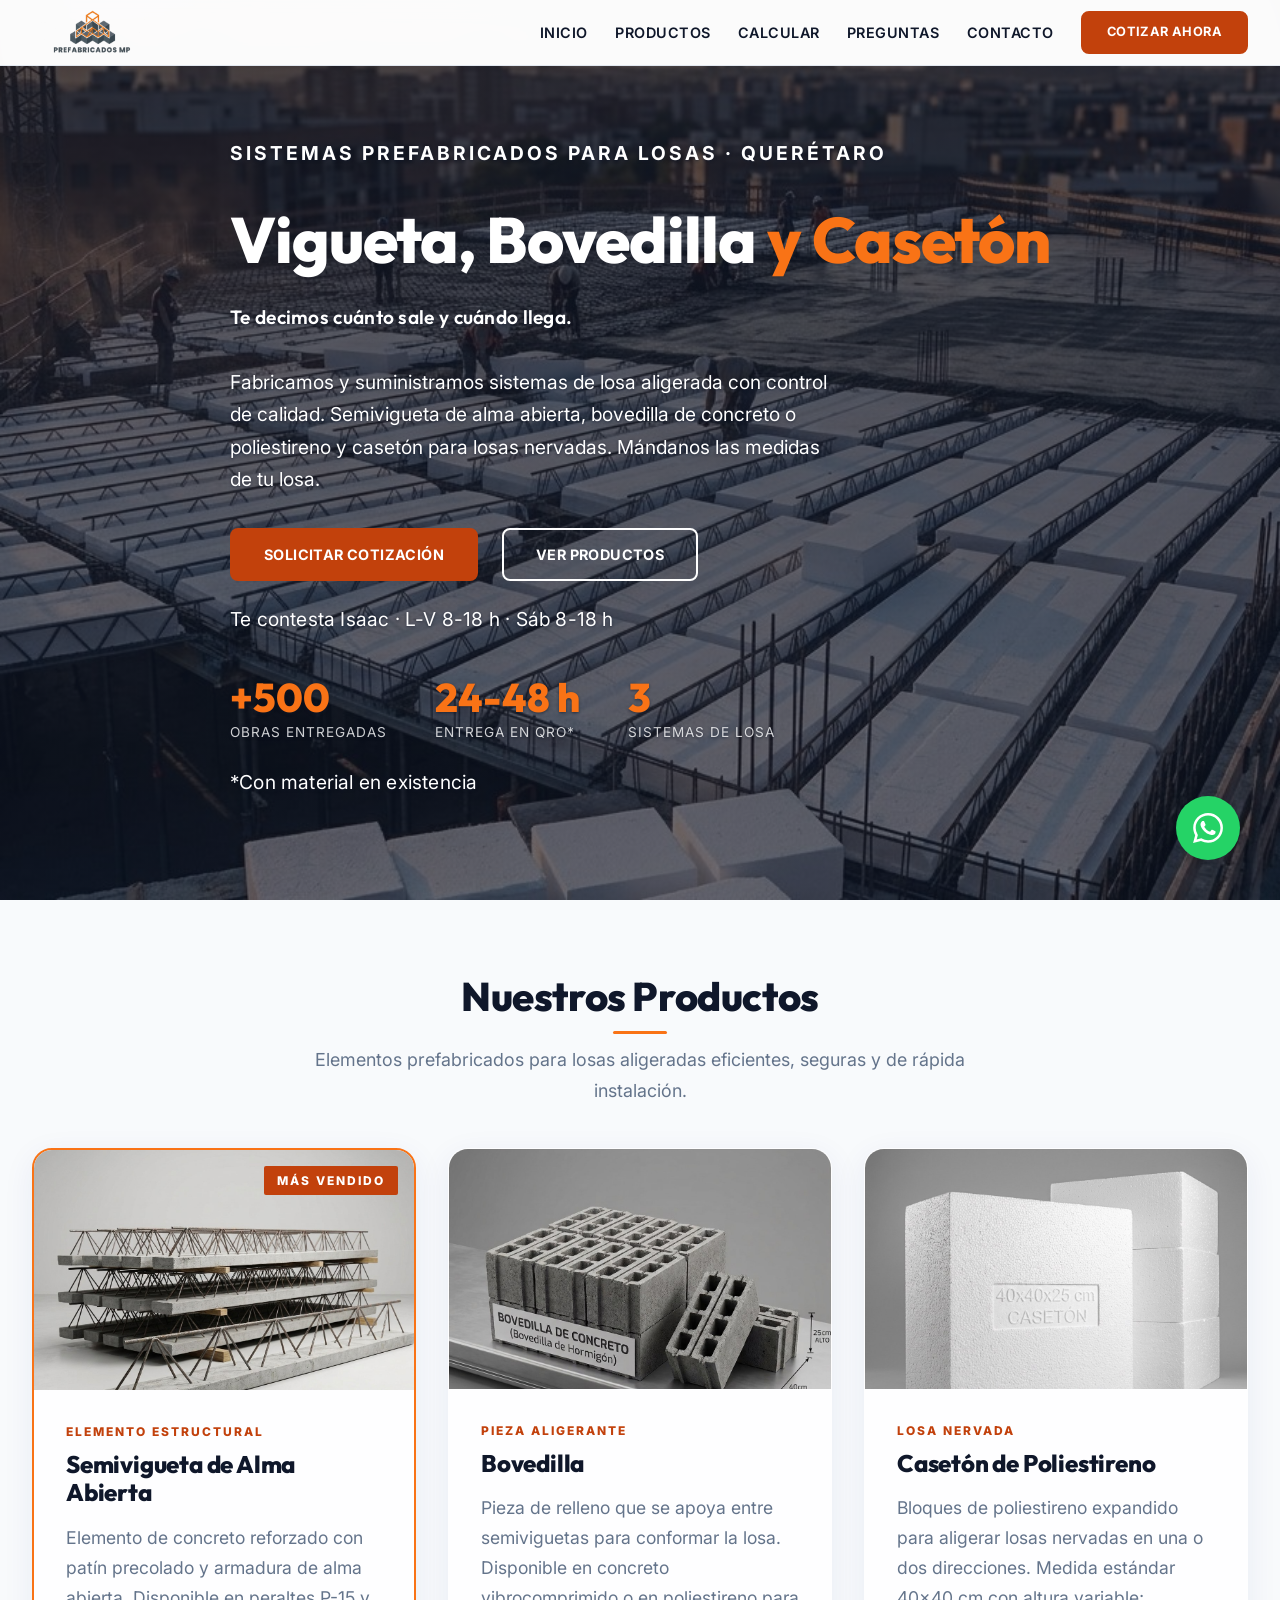
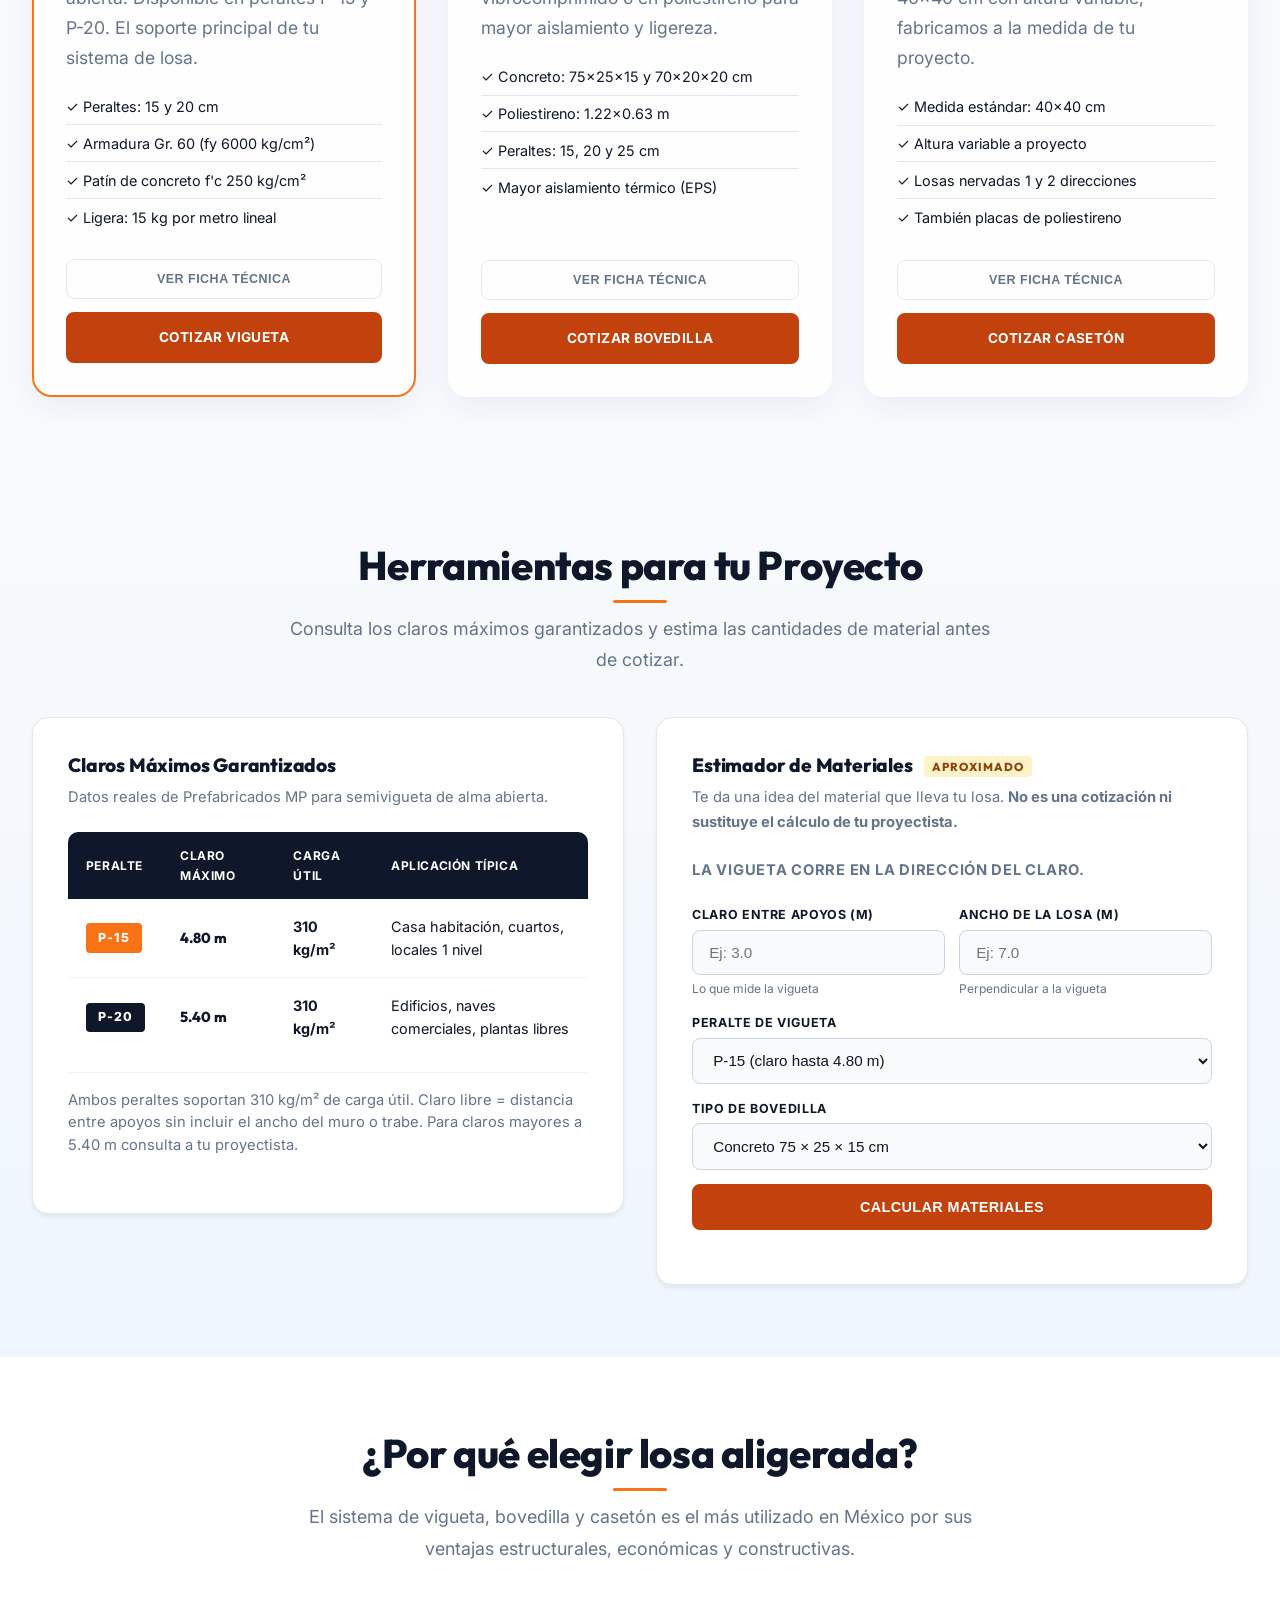
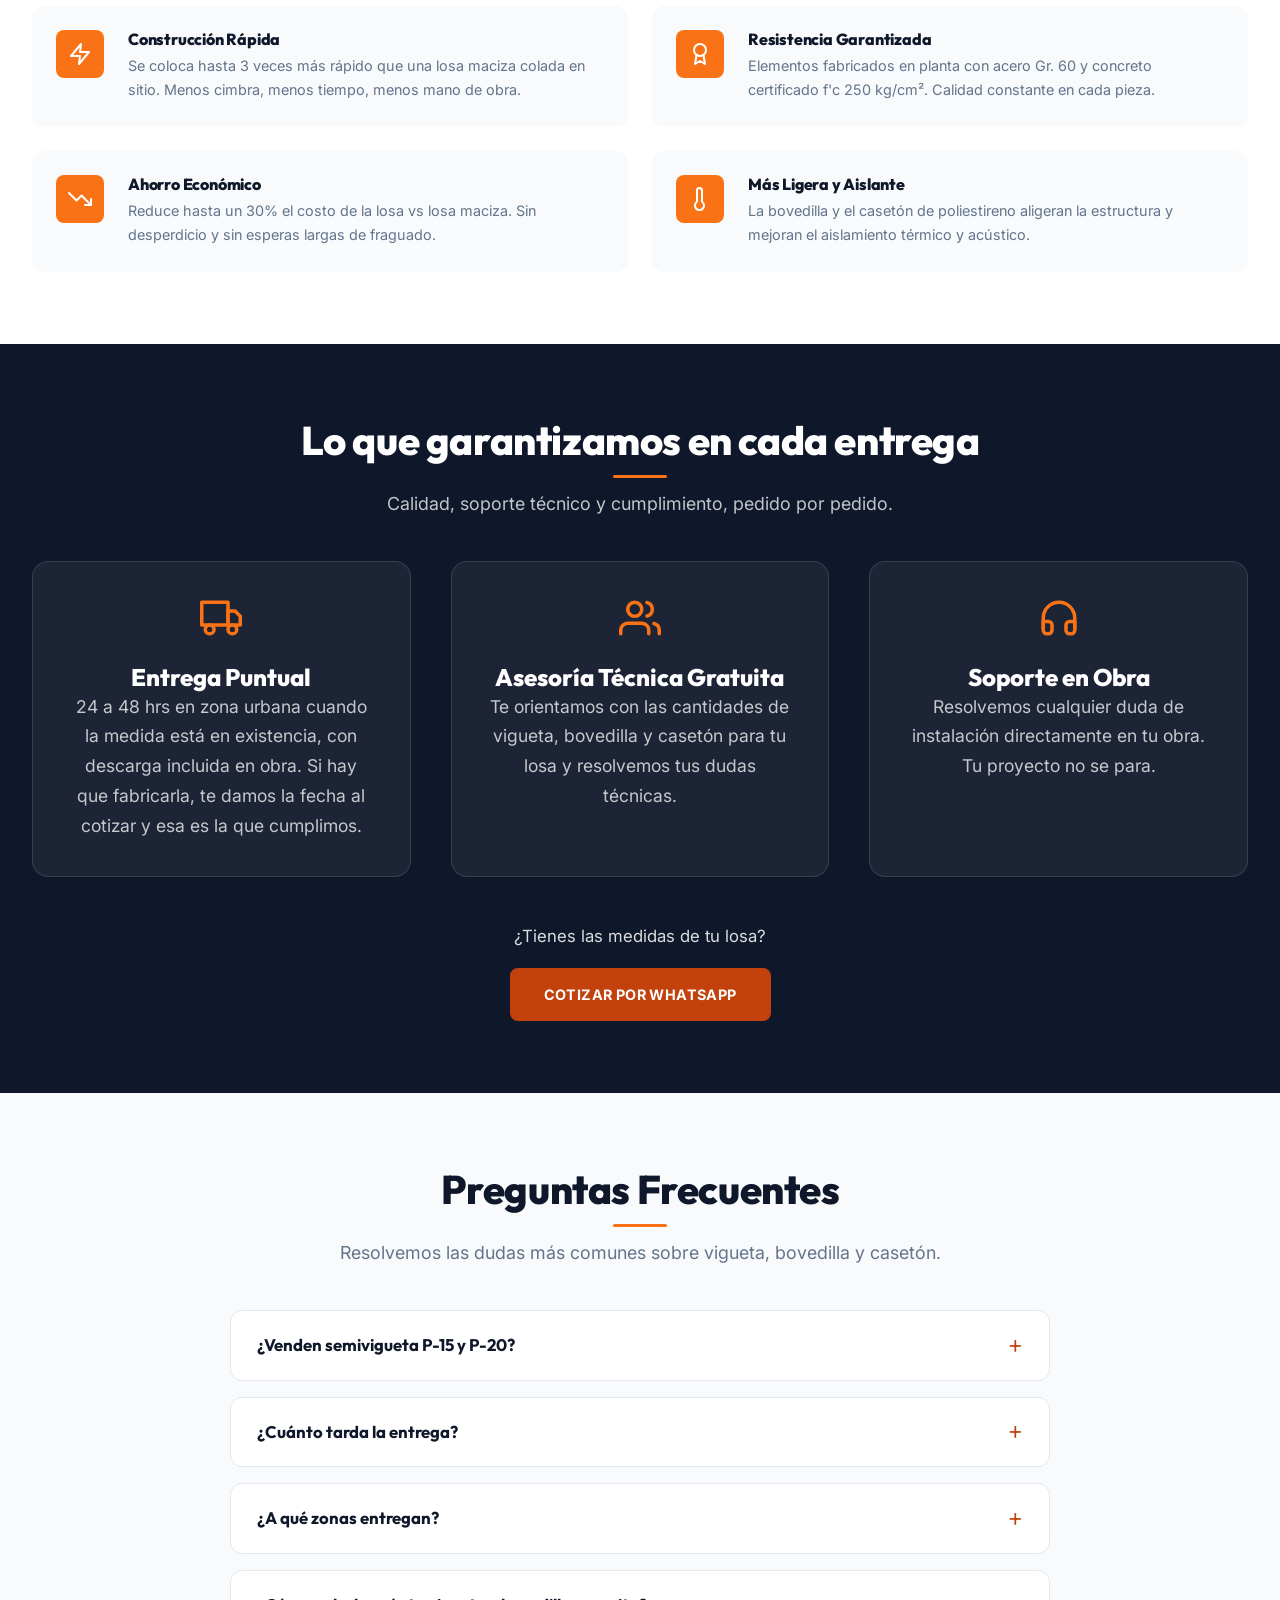
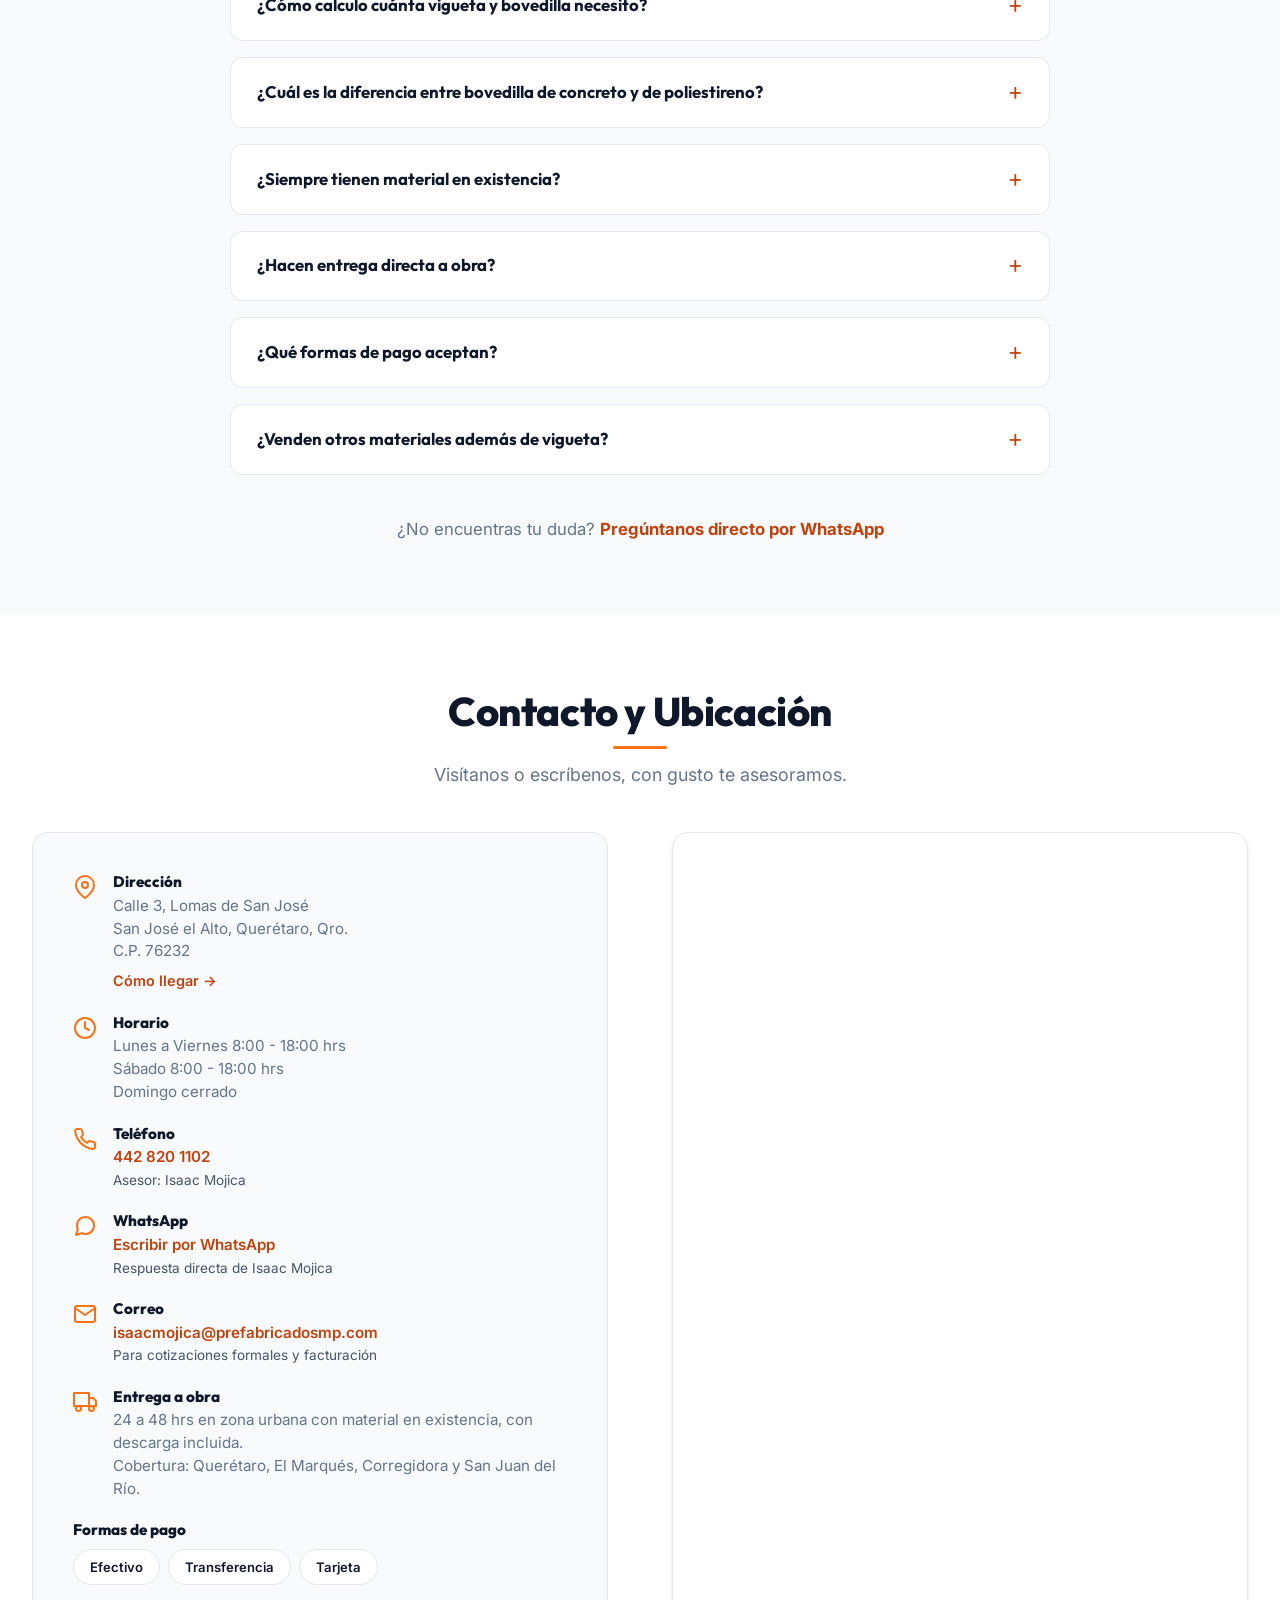
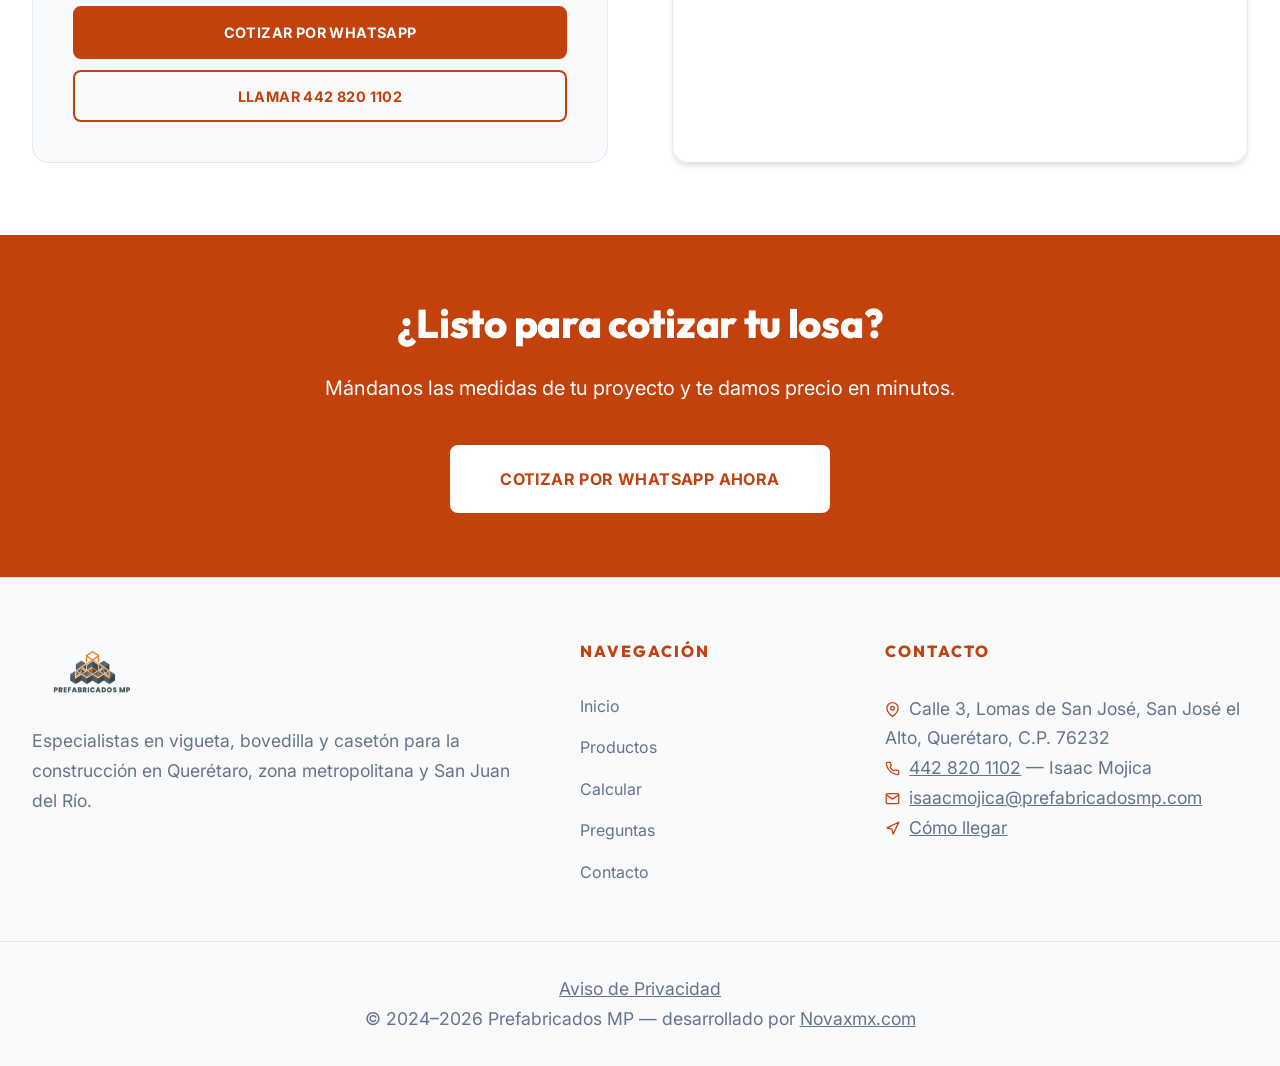
==== commit ce7d04e3: "Instalar GTM, sabado a 18:00, 3 preguntas nuevas y estimador directo a WhatsApp - GTM-PFDQFTNV en in" ====
--- a/index.html
+++ b/index.html
@@ -1,13 +1,22 @@
 <!DOCTYPE html>
 <html lang="es">
 <head>
+    <!-- Google Tag Manager -->
+    <script>(function(w,d,s,l,i){w[l]=w[l]||[];w[l].push({'gtm.start':
+    new Date().getTime(),event:'gtm.js'});var f=d.getElementsByTagName(s)[0],
+    j=d.createElement(s),dl=l!='dataLayer'?'&l='+l:'';j.async=true;j.src=
+    'https://www.googletagmanager.com/gtm.js?id='+i+dl;f.parentNode.insertBefore(j,f);
+    })(window,document,'script','dataLayer','GTM-PFDQFTNV');</script>
+    <!-- End Google Tag Manager -->
     <meta charset="UTF-8">
     <meta name="viewport" content="width=device-width, initial-scale=1.0">
     <meta name="description" content="Venta de Vigueta, Bovedilla y Casetón en Querétaro. Sistemas prefabricados para losas con entrega a obra. ¡Cotiza por WhatsApp!">
     <title>Vigueta, Bovedilla y Casetón | Prefabricados MP Querétaro</title>
     <link rel="preconnect" href="https://fonts.googleapis.com">
     <link href="https://fonts.googleapis.com/css2?family=Inter:wght@300;400;600;700;800&family=Outfit:wght@400;600;800&display=swap" rel="stylesheet">
-    <link rel="stylesheet" href="styles.css">
+    <!-- El ?v= fuerza a los navegadores a bajar la version nueva de estos
+         archivos en cuanto cambia el HTML. Subirlo en cada publicacion. -->
+    <link rel="stylesheet" href="styles.css?v=20260831">
     <link rel="icon" type="image/png" sizes="32x32" href="/assets/favicon-32.png">
     <link rel="icon" type="image/png" sizes="256x256" href="/assets/favicon-256.png">
     <link rel="apple-touch-icon" href="assets/apple-touch-icon.png">
@@ -68,7 +77,7 @@
           "@type": "OpeningHoursSpecification",
           "dayOfWeek": "Saturday",
           "opens": "08:00",
-          "closes": "14:00"
+          "closes": "18:00"
         }
       ]
     }
@@ -80,6 +89,21 @@
       "mainEntity": [
         {
           "@type": "Question",
+          "name": "¿Venden semivigueta P-15 y P-20?",
+          "acceptedAnswer": { "@type": "Answer", "text": "Sí, con claro máximo de 4.80 m (P-15) y 5.40 m (P-20), carga de 310 kg/m²." }
+        },
+        {
+          "@type": "Question",
+          "name": "¿Cuánto tarda la entrega?",
+          "acceptedAnswer": { "@type": "Answer", "text": "De 24 a 48 horas en obra en zona urbana con material en existencia." }
+        },
+        {
+          "@type": "Question",
+          "name": "¿A qué zonas entregan?",
+          "acceptedAnswer": { "@type": "Answer", "text": "Santiago de Querétaro, El Marqués, Corregidora y San Juan del Río." }
+        },
+        {
+          "@type": "Question",
           "name": "¿Cómo calculo cuánta vigueta y bovedilla necesito?",
           "acceptedAnswer": { "@type": "Answer", "text": "Con las medidas de tu losa (largo, ancho y claro) te damos una estimación aproximada de las piezas que podrías necesitar, sin costo. Mándanos un croquis o las medidas por WhatsApp y te orientamos. Las cantidades finales dependen del diseño y las condiciones de tu obra." }
         },
@@ -87,11 +111,6 @@
           "@type": "Question",
           "name": "¿Cuál es la diferencia entre bovedilla de concreto y de poliestireno?",
           "acceptedAnswer": { "@type": "Answer", "text": "La de concreto es más económica y resistente al manejo; la de poliestireno es más ligera y da mejor aislamiento térmico y acústico. Ambas son compatibles con nuestra vigueta." }
-        },
-        {
-          "@type": "Question",
-          "name": "¿Cuánto tardan en entregar?",
-          "acceptedAnswer": { "@type": "Answer", "text": "En zona urbana de Querétaro entregamos de 24 a 48 horas siempre que la medida esté en existencia. Si tu pedido requiere fabricación, es foráneo o es de volumen grande, te confirmamos la fecha al momento de cotizar y esa es la que nos comprometemos a cumplir. Consúltanos la existencia de tu medida antes de programar el colado." }
         },
         {
           "@type": "Question",
@@ -133,8 +152,8 @@
         // El cotizador la lee de aqui; mientras diga PENDIENTE no reporta nada.
         window.ADS_CONVERSION = "AW-18395585163/IGjfCNa3rugcEIu12cNE";
         // Accion aparte para el contacto directo (clic a WhatsApp o al telefono
-        // sin pasar por el formulario). Mientras diga PENDIENTE no reporta nada.
-        window.ADS_CONVERSION_CONTACTO = "AW-18395585163/PENDIENTE";
+        // sin pasar por el formulario). Accion "Contacto directo WhatsApp" en Ads.
+        window.ADS_CONVERSION_CONTACTO = "AW-18395585163/y9OlCO-PgescEIu12cNE";
         if (window.ADS_ID.indexOf("XXXX") === -1) window.gtag("config", window.ADS_ID);
         var gaScript = document.createElement("script");
         gaScript.async = true;
@@ -144,6 +163,10 @@
     </script>
 </head>
 <body>
+<!-- Google Tag Manager (noscript) -->
+<noscript><iframe src="https://www.googletagmanager.com/ns.html?id=GTM-PFDQFTNV"
+height="0" width="0" style="display:none;visibility:hidden"></iframe></noscript>
+<!-- End Google Tag Manager (noscript) -->
 <header id="header"><div class="container">
     <a href="#inicio" class="logo"><img src="assets/logo.png" alt="Prefabricados MP" class="logo-img" width="361" height="180"></a>
     <button class="nav-toggle" id="navToggle" aria-label="Abrir menú" aria-expanded="false"><span></span><span></span><span></span></button>
@@ -164,7 +187,7 @@
         <a data-origen="hero" data-form="cotizar" href="https://wa.me/524428201102?text=Hola,%20necesito%20cotizacion%20de%20vigueta%20bovedilla%20y%20caseton" class="btn-primary" target="_blank" rel="noopener">Solicitar Cotización</a>
         <a href="#productos" class="btn-secondary">Ver Productos</a>
     </div>
-    <p class="hero-note fade-in-delay">Te contesta Isaac &middot; L-V 8-18 h &middot; Sáb 8-14 h</p>
+    <p class="hero-note fade-in-delay">Te contesta Isaac &middot; L-V 8-18 h &middot; Sáb 8-18 h</p>
     <div class="hero-stats fade-in-delay">
         <div class="stat-item"><span class="stat-num">+500</span><span class="stat-label">Obras entregadas</span></div>
         <div class="stat-item"><span class="stat-num">24-48 h</span><span class="stat-label">Entrega en Qro*</span></div>
@@ -276,7 +299,7 @@
                         <span class="calc-unit" id="calcBovedillaTipo">piezas</span>
                     </div>
                 </div>
-                <a data-origen="calculadora" data-form="cotizar" class="btn-primary" id="calcWA" href="#" target="_blank" rel="noopener">Pedir cotización con estas medidas</a>
+                <a data-origen="calculadora" data-form="si-anuncio" class="btn-primary" id="calcWA" href="#" target="_blank" rel="noopener">Pedir cotización con estas medidas</a>
                 <p class="calc-disclaimer">Cantidades aproximadas para arrancar la conversación: las definitivas y el precio te los confirmamos con el despiece real de tu losa. El cálculo supone una losa rectangular sin huecos, volados ni trabes intermedias, y no incluye el concreto, la malla ni el acero de la capa de compresión. El diseño estructural lo define tu proyectista.</p>
             </div>
         </div>
@@ -303,8 +326,8 @@
     </div>
     <div class="garantias-cta"><p>¿Tienes las medidas de tu losa?</p><a data-origen="garantias" data-form="cotizar" href="https://wa.me/524428201102?text=Hola,%20quiero%20cotizar%20mi%20losa" class="btn-primary" target="_blank" rel="noopener">Cotizar por WhatsApp</a></div>
 </div></section>
-<section id="faq" class="faq-section"><div class="container"><div class="section-header"><h2 class="section-title">Preguntas Frecuentes</h2><p>Resolvemos las dudas más comunes sobre vigueta, bovedilla y casetón.</p></div><div class="faq-list"><details class="faq-item"><summary>¿Cómo calculo cuánta vigueta y bovedilla necesito?</summary><div class="faq-a"><p>Con las medidas de tu losa (largo, ancho y claro) te damos una estimación aproximada de las piezas que podrías necesitar, sin costo. Mándanos un croquis o las medidas por WhatsApp y te orientamos. Las cantidades finales dependen del diseño y las condiciones de tu obra.</p></div></details><details class="faq-item"><summary>¿Cuál es la diferencia entre bovedilla de concreto y de poliestireno?</summary><div class="faq-a"><p>La de concreto es más económica y resistente al manejo; la de poliestireno es más ligera y da mejor aislamiento térmico y acústico. Ambas son compatibles con nuestra vigueta.</p></div></details><details class="faq-item"><summary>¿Cuánto tardan en entregar?</summary><div class="faq-a"><p>En zona urbana de Querétaro entregamos de 24 a 48 horas siempre que la medida esté en existencia. Si tu pedido requiere fabricación, es foráneo o es de volumen grande, te confirmamos la fecha al momento de cotizar y esa es la que nos comprometemos a cumplir. Consúltanos la existencia de tu medida antes de programar el colado.</p></div></details><details class="faq-item"><summary>¿Siempre tienen material en existencia?</summary><div class="faq-a"><p>Manejamos existencia de las medidas de mayor rotación. Las medidas especiales, el casetón a proyecto y los volúmenes grandes se fabrican sobre pedido. Antes de programar tu colado escríbenos con la medida y el volumen que necesitas y te decimos de inmediato si sale de existencia o cuántos días toma fabricarlo.</p></div></details><details class="faq-item"><summary>¿Hacen entrega directa a obra?</summary><div class="faq-a"><p>Sí, entregamos directo en obra con servicio de descarga en Querétaro, El Marqués, Corregidora y San Juan del Río. ¿Estás en otra zona? <a data-origen="faq-cobertura" data-form="si-anuncio" href="https://wa.me/524428201102?text=Hola,%20quiero%20saber%20si%20entregan%20en%20mi%20zona" target="_blank" rel="noopener">Pregúntanos por WhatsApp</a> y te confirmamos.</p></div></details><details class="faq-item"><summary>¿Qué formas de pago aceptan?</summary><div class="faq-a"><p>Efectivo, transferencia y tarjeta.</p></div></details><details class="faq-item"><summary>¿Venden otros materiales además de vigueta?</summary><div class="faq-a"><p>Sí. Además de vigueta, bovedilla y casetón conseguimos materiales de construcción y ferretería en general sobre pedido y según disponibilidad. <a data-origen="faq-materiales" data-form="si-anuncio" href="https://wa.me/524428201102?text=Hola,%20quiero%20cotizar%20materiales%20de%20construccion%20sobre%20pedido" target="_blank" rel="noopener">Mándanos tu lista por WhatsApp</a> y te cotizamos todo junto.</p></div></details></div><p class="comparison-note">¿No encuentras tu duda? <a data-origen="faq" data-form="si-anuncio" href="https://wa.me/524428201102?text=Hola,%20tengo%20una%20pregunta" target="_blank" rel="noopener">Pregúntanos directo por WhatsApp</a></p></div></section>
-<section id="contacto" class="contact-section"><div class="container"><div class="section-header"><h2 class="section-title">Contacto y Ubicación</h2><p>Visítanos o escríbenos, con gusto te asesoramos.</p></div><div class="contact-grid grid-2"><div class="contact-card"><div class="contact-row"><svg viewBox="0 0 24 24" fill="none" stroke="currentColor" stroke-width="2" stroke-linecap="round" stroke-linejoin="round"><path d="M21 10c0 7-9 13-9 13s-9-6-9-13a9 9 0 0 1 18 0z"></path><circle cx="12" cy="10" r="3"></circle></svg><div><h4>Dirección</h4><p>Calle 3, Lomas de San José<br>San José el Alto, Querétaro, Qro.<br>C.P. 76232</p><p><a href="https://maps.app.goo.gl/e4Yv3JYZH8T6TnMW6" target="_blank" rel="noopener" class="contact-link">Cómo llegar &#8594;</a></p></div></div><div class="contact-row"><svg viewBox="0 0 24 24" fill="none" stroke="currentColor" stroke-width="2" stroke-linecap="round" stroke-linejoin="round"><circle cx="12" cy="12" r="10"></circle><polyline points="12 6 12 12 16 14"></polyline></svg><div><h4>Horario</h4><p>Lunes a Viernes 8:00 - 18:00 hrs<br>Sábado 8:00 - 14:00 hrs</p></div></div><div class="contact-row"><svg viewBox="0 0 24 24" fill="none" stroke="currentColor" stroke-width="2" stroke-linecap="round" stroke-linejoin="round"><path d="M22 16.92v3a2 2 0 0 1-2.18 2 19.79 19.79 0 0 1-8.63-3.07 19.5 19.5 0 0 1-6-6 19.79 19.79 0 0 1-3.07-8.67A2 2 0 0 1 4.11 2h3a2 2 0 0 1 2 1.72 12.84 12.84 0 0 0 .7 2.81 2 2 0 0 1-.45 2.11L8.09 9.91a16 16 0 0 0 6 6l1.27-1.27a2 2 0 0 1 2.11-.45 12.84 12.84 0 0 0 2.81.7A2 2 0 0 1 22 16.92z"></path></svg><div><h4>Teléfono</h4><p><a data-origen="contacto-tel" href="tel:+524428201102">442 820 1102</a><br><span class="contact-meta">Asesor: Isaac Mojica</span></p></div></div><div class="contact-row"><svg viewBox="0 0 24 24" fill="none" stroke="currentColor" stroke-width="2" stroke-linecap="round" stroke-linejoin="round"><path d="M21 11.5a8.38 8.38 0 0 1-.9 3.8 8.5 8.5 0 0 1-7.6 4.7 8.38 8.38 0 0 1-3.8-.9L3 21l1.9-5.7a8.38 8.38 0 0 1-.9-3.8 8.5 8.5 0 0 1 4.7-7.6 8.38 8.38 0 0 1 3.8-.9h.5a8.48 8.48 0 0 1 8 8z"></path></svg><div><h4>WhatsApp</h4><p><a data-origen="contacto-whatsapp" data-form="si-anuncio" href="https://wa.me/524428201102" target="_blank" rel="noopener">Escribir por WhatsApp</a><br><span class="contact-meta">Respuesta directa de Isaac Mojica</span></p></div></div><div class="contact-row"><svg viewBox="0 0 24 24" fill="none" stroke="currentColor" stroke-width="2" stroke-linecap="round" stroke-linejoin="round"><path d="M4 4h16c1.1 0 2 .9 2 2v12c0 1.1-.9 2-2 2H4c-1.1 0-2-.9-2-2V6c0-1.1.9-2 2-2z"></path><polyline points="22,6 12,13 2,6"></polyline></svg><div><h4>Correo</h4><p><a href="mailto:isaacmojica@prefabricadosmp.com">isaacmojica@<wbr>prefabricadosmp.com</a><br><span class="contact-meta">Para cotizaciones formales y facturación</span></p></div></div><div class="contact-row"><svg viewBox="0 0 24 24" fill="none" stroke="currentColor" stroke-width="2" stroke-linecap="round" stroke-linejoin="round"><rect x="1" y="3" width="15" height="13"></rect><polygon points="16 8 20 8 23 11 23 16 16 16 16 8"></polygon><circle cx="5.5" cy="18.5" r="2.5"></circle><circle cx="18.5" cy="18.5" r="2.5"></circle></svg><div><h4>Entrega a obra</h4><p>24 a 48 hrs en zona urbana con material en existencia, con descarga incluida.<br>Cobertura: Querétaro, El Marqués, Corregidora y San Juan del Río.</p></div></div><div class="pay-methods"><h4>Formas de pago</h4><div class="pay-chips"><span>Efectivo</span><span>Transferencia</span><span>Tarjeta</span></div></div><div class="contact-ctas"><a data-origen="contacto-whatsapp-btn" data-form="si-anuncio" href="https://wa.me/524428201102?text=Hola,%20quiero%20cotizar%20mi%20losa" class="btn-primary" target="_blank" rel="noopener">Cotizar por WhatsApp</a><a data-origen="contacto-llamar" href="tel:+524428201102" class="btn-llamar">Llamar 442 820 1102</a></div></div><div class="contact-map"><iframe src="https://maps.google.com/maps?q=20.6530039,-100.3827597&z=16&output=embed" width="600" height="450" style="border:0;" allowfullscreen="" loading="lazy" referrerpolicy="no-referrer-when-downgrade" title="Ubicación Prefabricados MP"></iframe></div></div></div></section>
+<section id="faq" class="faq-section"><div class="container"><div class="section-header"><h2 class="section-title">Preguntas Frecuentes</h2><p>Resolvemos las dudas más comunes sobre vigueta, bovedilla y casetón.</p></div><div class="faq-list"><details class="faq-item"><summary>¿Venden semivigueta P-15 y P-20?</summary><div class="faq-a"><p>Sí, con claro máximo de 4.80 m (P-15) y 5.40 m (P-20), carga de 310 kg/m².</p></div></details><details class="faq-item"><summary>¿Cuánto tarda la entrega?</summary><div class="faq-a"><p>De 24 a 48 horas en obra en zona urbana con material en existencia.</p></div></details><details class="faq-item"><summary>¿A qué zonas entregan?</summary><div class="faq-a"><p>Santiago de Querétaro, El Marqués, Corregidora y San Juan del Río.</p></div></details><details class="faq-item"><summary>¿Cómo calculo cuánta vigueta y bovedilla necesito?</summary><div class="faq-a"><p>Con las medidas de tu losa (largo, ancho y claro) te damos una estimación aproximada de las piezas que podrías necesitar, sin costo. Mándanos un croquis o las medidas por WhatsApp y te orientamos. Las cantidades finales dependen del diseño y las condiciones de tu obra.</p></div></details><details class="faq-item"><summary>¿Cuál es la diferencia entre bovedilla de concreto y de poliestireno?</summary><div class="faq-a"><p>La de concreto es más económica y resistente al manejo; la de poliestireno es más ligera y da mejor aislamiento térmico y acústico. Ambas son compatibles con nuestra vigueta.</p></div></details><details class="faq-item"><summary>¿Siempre tienen material en existencia?</summary><div class="faq-a"><p>Manejamos existencia de las medidas de mayor rotación. Las medidas especiales, el casetón a proyecto y los volúmenes grandes se fabrican sobre pedido. Antes de programar tu colado escríbenos con la medida y el volumen que necesitas y te decimos de inmediato si sale de existencia o cuántos días toma fabricarlo.</p></div></details><details class="faq-item"><summary>¿Hacen entrega directa a obra?</summary><div class="faq-a"><p>Sí, entregamos directo en obra con servicio de descarga en Querétaro, El Marqués, Corregidora y San Juan del Río. ¿Estás en otra zona? <a data-origen="faq-cobertura" data-form="si-anuncio" href="https://wa.me/524428201102?text=Hola,%20quiero%20saber%20si%20entregan%20en%20mi%20zona" target="_blank" rel="noopener">Pregúntanos por WhatsApp</a> y te confirmamos.</p></div></details><details class="faq-item"><summary>¿Qué formas de pago aceptan?</summary><div class="faq-a"><p>Efectivo, transferencia y tarjeta.</p></div></details><details class="faq-item"><summary>¿Venden otros materiales además de vigueta?</summary><div class="faq-a"><p>Sí. Además de vigueta, bovedilla y casetón conseguimos materiales de construcción y ferretería en general sobre pedido y según disponibilidad. <a data-origen="faq-materiales" data-form="si-anuncio" href="https://wa.me/524428201102?text=Hola,%20quiero%20cotizar%20materiales%20de%20construccion%20sobre%20pedido" target="_blank" rel="noopener">Mándanos tu lista por WhatsApp</a> y te cotizamos todo junto.</p></div></details></div><p class="comparison-note">¿No encuentras tu duda? <a data-origen="faq" data-form="si-anuncio" href="https://wa.me/524428201102?text=Hola,%20tengo%20una%20pregunta" target="_blank" rel="noopener">Pregúntanos directo por WhatsApp</a></p></div></section>
+<section id="contacto" class="contact-section"><div class="container"><div class="section-header"><h2 class="section-title">Contacto y Ubicación</h2><p>Visítanos o escríbenos, con gusto te asesoramos.</p></div><div class="contact-grid grid-2"><div class="contact-card"><div class="contact-row"><svg viewBox="0 0 24 24" fill="none" stroke="currentColor" stroke-width="2" stroke-linecap="round" stroke-linejoin="round"><path d="M21 10c0 7-9 13-9 13s-9-6-9-13a9 9 0 0 1 18 0z"></path><circle cx="12" cy="10" r="3"></circle></svg><div><h4>Dirección</h4><p>Calle 3, Lomas de San José<br>San José el Alto, Querétaro, Qro.<br>C.P. 76232</p><p><a href="https://maps.app.goo.gl/e4Yv3JYZH8T6TnMW6" target="_blank" rel="noopener" class="contact-link">Cómo llegar &#8594;</a></p></div></div><div class="contact-row"><svg viewBox="0 0 24 24" fill="none" stroke="currentColor" stroke-width="2" stroke-linecap="round" stroke-linejoin="round"><circle cx="12" cy="12" r="10"></circle><polyline points="12 6 12 12 16 14"></polyline></svg><div><h4>Horario</h4><p>Lunes a Viernes 8:00 - 18:00 hrs<br>Sábado 8:00 - 18:00 hrs<br>Domingo cerrado</p></div></div><div class="contact-row"><svg viewBox="0 0 24 24" fill="none" stroke="currentColor" stroke-width="2" stroke-linecap="round" stroke-linejoin="round"><path d="M22 16.92v3a2 2 0 0 1-2.18 2 19.79 19.79 0 0 1-8.63-3.07 19.5 19.5 0 0 1-6-6 19.79 19.79 0 0 1-3.07-8.67A2 2 0 0 1 4.11 2h3a2 2 0 0 1 2 1.72 12.84 12.84 0 0 0 .7 2.81 2 2 0 0 1-.45 2.11L8.09 9.91a16 16 0 0 0 6 6l1.27-1.27a2 2 0 0 1 2.11-.45 12.84 12.84 0 0 0 2.81.7A2 2 0 0 1 22 16.92z"></path></svg><div><h4>Teléfono</h4><p><a data-origen="contacto-tel" href="tel:+524428201102">442 820 1102</a><br><span class="contact-meta">Asesor: Isaac Mojica</span></p></div></div><div class="contact-row"><svg viewBox="0 0 24 24" fill="none" stroke="currentColor" stroke-width="2" stroke-linecap="round" stroke-linejoin="round"><path d="M21 11.5a8.38 8.38 0 0 1-.9 3.8 8.5 8.5 0 0 1-7.6 4.7 8.38 8.38 0 0 1-3.8-.9L3 21l1.9-5.7a8.38 8.38 0 0 1-.9-3.8 8.5 8.5 0 0 1 4.7-7.6 8.38 8.38 0 0 1 3.8-.9h.5a8.48 8.48 0 0 1 8 8z"></path></svg><div><h4>WhatsApp</h4><p><a data-origen="contacto-whatsapp" data-form="si-anuncio" href="https://wa.me/524428201102" target="_blank" rel="noopener">Escribir por WhatsApp</a><br><span class="contact-meta">Respuesta directa de Isaac Mojica</span></p></div></div><div class="contact-row"><svg viewBox="0 0 24 24" fill="none" stroke="currentColor" stroke-width="2" stroke-linecap="round" stroke-linejoin="round"><path d="M4 4h16c1.1 0 2 .9 2 2v12c0 1.1-.9 2-2 2H4c-1.1 0-2-.9-2-2V6c0-1.1.9-2 2-2z"></path><polyline points="22,6 12,13 2,6"></polyline></svg><div><h4>Correo</h4><p><a href="mailto:isaacmojica@prefabricadosmp.com">isaacmojica@<wbr>prefabricadosmp.com</a><br><span class="contact-meta">Para cotizaciones formales y facturación</span></p></div></div><div class="contact-row"><svg viewBox="0 0 24 24" fill="none" stroke="currentColor" stroke-width="2" stroke-linecap="round" stroke-linejoin="round"><rect x="1" y="3" width="15" height="13"></rect><polygon points="16 8 20 8 23 11 23 16 16 16 16 8"></polygon><circle cx="5.5" cy="18.5" r="2.5"></circle><circle cx="18.5" cy="18.5" r="2.5"></circle></svg><div><h4>Entrega a obra</h4><p>24 a 48 hrs en zona urbana con material en existencia, con descarga incluida.<br>Cobertura: Querétaro, El Marqués, Corregidora y San Juan del Río.</p></div></div><div class="pay-methods"><h4>Formas de pago</h4><div class="pay-chips"><span>Efectivo</span><span>Transferencia</span><span>Tarjeta</span></div></div><div class="contact-ctas"><a data-origen="contacto-whatsapp-btn" data-form="si-anuncio" href="https://wa.me/524428201102?text=Hola,%20quiero%20cotizar%20mi%20losa" class="btn-primary" target="_blank" rel="noopener">Cotizar por WhatsApp</a><a data-origen="contacto-llamar" href="tel:+524428201102" class="btn-llamar">Llamar 442 820 1102</a></div></div><div class="contact-map"><iframe src="https://maps.google.com/maps?q=20.6530039,-100.3827597&z=16&output=embed" width="600" height="450" style="border:0;" allowfullscreen="" loading="lazy" referrerpolicy="no-referrer-when-downgrade" title="Ubicación Prefabricados MP"></iframe></div></div></div></section>
 <section class="cta-banner"><div class="container text-center">
     <h2>¿Listo para cotizar tu losa?</h2>
     <p>Mándanos las medidas de tu proyecto y te damos precio en minutos.</p>
@@ -349,5 +372,5 @@
     </div>
   </div>
 </div>
-<script src="script.js"></script>
-<script src="cotizador.js"></script></body></html>
+<script src="script.js?v=20261107"></script>
+<script src="cotizador.js?v=20260831"></script></body></html>
